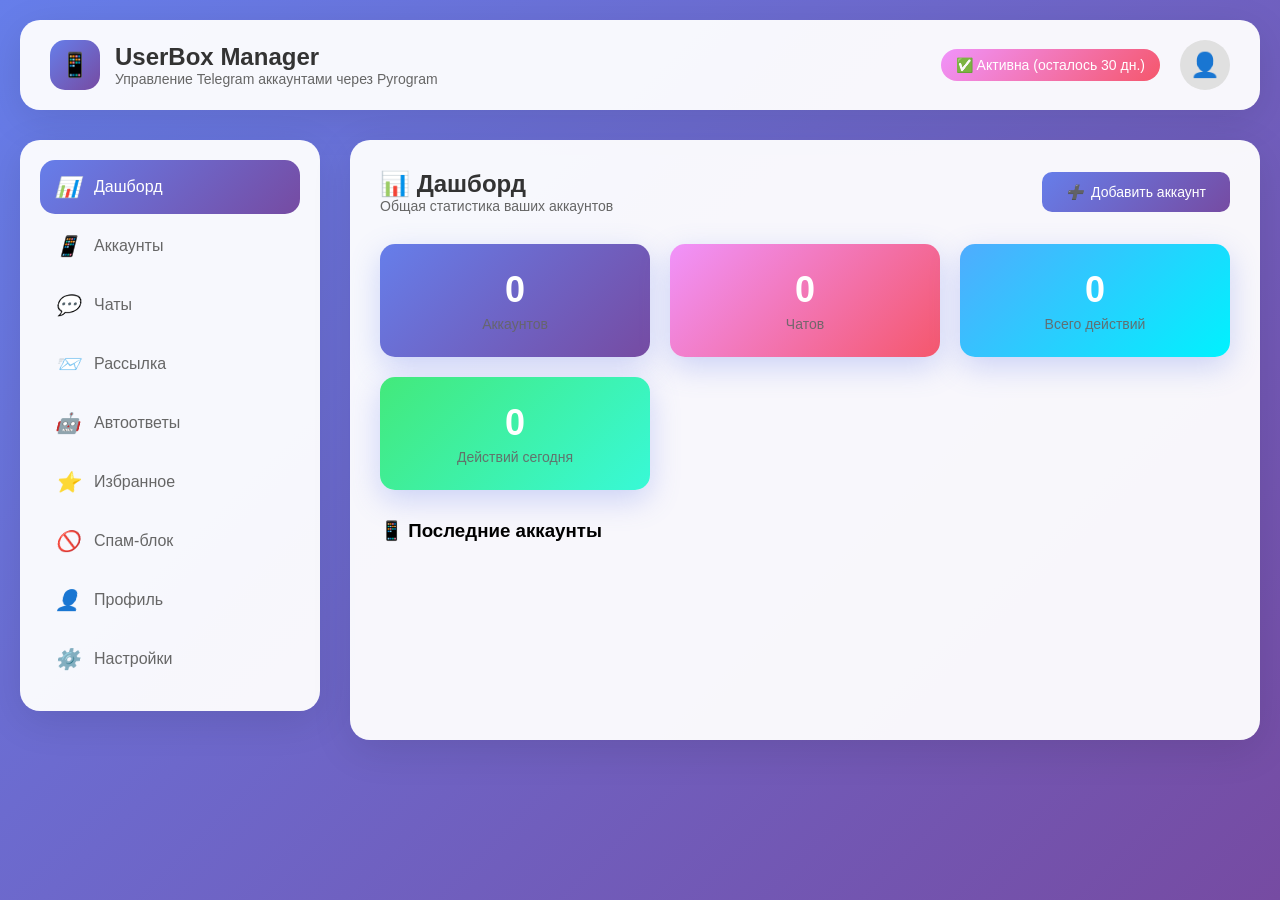
==== index.html @ a4a75a87 "Create index.html" ====
<!DOCTYPE html>
<html lang="ru">
<head>
    <meta charset="UTF-8">
    <meta name="viewport" content="width=device-width, initial-scale=1.0">
    <title>UserBox Manager - Управление Telegram аккаунтами</title>
    <style>
        * {
            margin: 0;
            padding: 0;
            box-sizing: border-box;
            font-family: -apple-system, BlinkMacSystemFont, 'Segoe UI', Roboto, Oxygen, Ubuntu, Cantarell, sans-serif;
        }

        body {
            background: linear-gradient(135deg, #667eea 0%, #764ba2 100%);
            min-height: 100vh;
            padding: 20px;
        }

        .container {
            max-width: 1400px;
            margin: 0 auto;
        }

        /* Шапка */
        .header {
            background: rgba(255, 255, 255, 0.95);
            border-radius: 20px;
            padding: 20px 30px;
            margin-bottom: 30px;
            box-shadow: 0 10px 40px rgba(0,0,0,0.1);
            display: flex;
            justify-content: space-between;
            align-items: center;
            flex-wrap: wrap;
            gap: 20px;
        }

        .logo {
            display: flex;
            align-items: center;
            gap: 15px;
        }

        .logo-icon {
            width: 50px;
            height: 50px;
            background: linear-gradient(135deg, #667eea 0%, #764ba2 100%);
            border-radius: 15px;
            display: flex;
            align-items: center;
            justify-content: center;
            color: white;
            font-size: 24px;
        }

        .logo h1 {
            font-size: 24px;
            color: #333;
        }

        .logo p {
            color: #666;
            font-size: 14px;
        }

        .user-info {
            display: flex;
            align-items: center;
            gap: 20px;
        }

        .subscription-badge {
            background: linear-gradient(135deg, #f093fb 0%, #f5576c 100%);
            color: white;
            padding: 8px 15px;
            border-radius: 30px;
            font-size: 14px;
            font-weight: 500;
        }

        .user-avatar {
            width: 50px;
            height: 50px;
            background: #e0e0e0;
            border-radius: 50%;
            display: flex;
            align-items: center;
            justify-content: center;
            font-size: 24px;
            color: #666;
            cursor: pointer;
        }

        /* Основной контент */
        .main-content {
            display: grid;
            grid-template-columns: 300px 1fr;
            gap: 30px;
        }

        /* Боковое меню */
        .sidebar {
            background: rgba(255, 255, 255, 0.95);
            border-radius: 20px;
            padding: 20px;
            box-shadow: 0 10px 40px rgba(0,0,0,0.1);
            height: fit-content;
        }

        .menu-item {
            display: flex;
            align-items: center;
            gap: 15px;
            padding: 15px;
            border-radius: 15px;
            cursor: pointer;
            transition: all 0.3s;
            margin-bottom: 5px;
            color: #666;
        }

        .menu-item:hover {
            background: #f5f5f5;
        }

        .menu-item.active {
            background: linear-gradient(135deg, #667eea 0%, #764ba2 100%);
            color: white;
        }

        .menu-item i {
            font-size: 20px;
            width: 24px;
            text-align: center;
        }

        .menu-item span {
            font-size: 16px;
            font-weight: 500;
        }

        /* Правая панель */
        .content-panel {
            background: rgba(255, 255, 255, 0.95);
            border-radius: 20px;
            padding: 30px;
            box-shadow: 0 10px 40px rgba(0,0,0,0.1);
            min-height: 600px;
        }

        .panel-header {
            display: flex;
            justify-content: space-between;
            align-items: center;
            margin-bottom: 30px;
        }

        .panel-header h2 {
            font-size: 24px;
            color: #333;
        }

        .panel-header p {
            color: #666;
            font-size: 14px;
        }

        /* Карточки */
        .accounts-grid {
            display: grid;
            grid-template-columns: repeat(auto-fill, minmax(280px, 1fr));
            gap: 20px;
            margin-bottom: 30px;
        }

        .account-card {
            background: #f8f9fa;
            border-radius: 15px;
            padding: 20px;
            position: relative;
            transition: transform 0.3s;
            border: 1px solid #e0e0e0;
        }

        .account-card:hover {
            transform: translateY(-5px);
            box-shadow: 0 10px 30px rgba(0,0,0,0.1);
        }

        .account-status {
            position: absolute;
            top: 10px;
            right: 10px;
            width: 10px;
            height: 10px;
            border-radius: 50%;
        }

        .status-active {
            background: #4caf50;
            box-shadow: 0 0 10px #4caf50;
        }

        .account-name {
            font-size: 18px;
            font-weight: 600;
            color: #333;
            margin-bottom: 5px;
        }

        .account-username {
            color: #667eea;
            font-size: 14px;
            margin-bottom: 15px;
        }

        .account-stats {
            display: flex;
            gap: 15px;
            margin-top: 15px;
            padding-top: 15px;
            border-top: 1px solid #e0e0e0;
        }

        .stat {
            text-align: center;
            flex: 1;
        }

        .stat-value {
            font-size: 18px;
            font-weight: 600;
            color: #333;
        }

        .stat-label {
            font-size: 12px;
            color: #666;
        }

        /* Кнопки */
        .btn {
            padding: 12px 24px;
            border: none;
            border-radius: 10px;
            font-size: 14px;
            font-weight: 500;
            cursor: pointer;
            transition: all 0.3s;
            display: inline-flex;
            align-items: center;
            gap: 8px;
        }

        .btn-primary {
            background: linear-gradient(135deg, #667eea 0%, #764ba2 100%);
            color: white;
        }

        .btn-primary:hover {
            transform: translateY(-2px);
            box-shadow: 0 5px 20px rgba(102, 126, 234, 0.4);
        }

        .btn-secondary {
            background: #f0f0f0;
            color: #666;
        }

        .btn-secondary:hover {
            background: #e0e0e0;
        }

        .btn-danger {
            background: #ff4757;
            color: white;
        }

        .btn-danger:hover {
            background: #ff3838;
        }

        .btn-success {
            background: #4caf50;
            color: white;
        }

        .btn-success:hover {
            background: #45a049;
        }

        /* Формы */
        .form-group {
            margin-bottom: 20px;
        }

        .form-group label {
            display: block;
            margin-bottom: 8px;
            color: #333;
            font-weight: 500;
        }

        .form-control {
            width: 100%;
            padding: 12px;
            border: 2px solid #e0e0e0;
            border-radius: 10px;
            font-size: 16px;
            transition: border-color 0.3s;
        }

        .form-control:focus {
            outline: none;
            border-color: #667eea;
        }

        textarea.form-control {
            min-height: 100px;
            resize: vertical;
        }

        select.form-control {
            cursor: pointer;
        }

        /* Таблицы */
        .chats-table {
            width: 100%;
            border-collapse: collapse;
        }

        .chats-table th {
            text-align: left;
            padding: 15px;
            background: #f8f9fa;
            color: #666;
            font-weight: 500;
            border-bottom: 2px solid #e0e0e0;
        }

        .chats-table td {
            padding: 15px;
            border-bottom: 1px solid #e0e0e0;
        }

        .chats-table tr:hover {
            background: #f8f9fa;
        }

        .chat-select {
            width: 20px;
            height: 20px;
            cursor: pointer;
        }

        /* Модальные окна */
        .modal {
            display: none;
            position: fixed;
            top: 0;
            left: 0;
            width: 100%;
            height: 100%;
            background: rgba(0,0,0,0.5);
            align-items: center;
            justify-content: center;
            z-index: 1000;
        }

        .modal.active {
            display: flex;
        }

        .modal-content {
            background: white;
            border-radius: 20px;
            padding: 30px;
            max-width: 600px;
            width: 90%;
            max-height: 80vh;
            overflow-y: auto;
        }

        .modal-header {
            display: flex;
            justify-content: space-between;
            align-items: center;
            margin-bottom: 20px;
        }

        .modal-header h3 {
            font-size: 20px;
            color: #333;
        }

        .modal-close {
            font-size: 24px;
            cursor: pointer;
            color: #666;
        }

        .modal-close:hover {
            color: #333;
        }

        /* Прогресс бар */
        .progress {
            height: 10px;
            background: #f0f0f0;
            border-radius: 5px;
            overflow: hidden;
            margin: 20px 0;
        }

        .progress-bar {
            height: 100%;
            background: linear-gradient(135deg, #667eea 0%, #764ba2 100%);
            transition: width 0.3s;
        }

        /* Статистика */
        .stats-grid {
            display: grid;
            grid-template-columns: repeat(auto-fit, minmax(200px, 1fr));
            gap: 20px;
            margin-bottom: 30px;
        }

        .stat-card {
            background: linear-gradient(135deg, #667eea 0%, #764ba2 100%);
            color: white;
            padding: 25px;
            border-radius: 15px;
            text-align: center;
            box-shadow: 0 10px 30px rgba(102, 126, 234, 0.3);
        }

        .stat-card .stat-number {
            font-size: 36px;
            font-weight: 600;
            margin-bottom: 5px;
        }

        .stat-card .stat-label {
            font-size: 14px;
            opacity: 0.9;
        }

        /* Уведомления */
        .notification {
            position: fixed;
            bottom: 20px;
            right: 20px;
            background: white;
            border-radius: 10px;
            padding: 15px 20px;
            box-shadow: 0 5px 20px rgba(0,0,0,0.2);
            display: flex;
            align-items: center;
            gap: 10px;
            animation: slideIn 0.3s;
            z-index: 1001;
            min-width: 300px;
        }

        @keyframes slideIn {
            from {
                transform: translateX(100%);
                opacity: 0;
            }
            to {
                transform: translateX(0);
                opacity: 1;
            }
        }

        .notification.success {
            border-left: 4px solid #4caf50;
        }

        .notification.error {
            border-left: 4px solid #ff4757;
        }

        .notification.info {
            border-left: 4px solid #667eea;
        }

        /* Загрузка */
        .loading {
            display: inline-block;
            width: 20px;
            height: 20px;
            border: 3px solid #f3f3f3;
            border-top: 3px solid #667eea;
            border-radius: 50%;
            animation: spin 1s linear infinite;
        }

        @keyframes spin {
            0% { transform: rotate(0deg); }
            100% { transform: rotate(360deg); }
        }

        /* Адаптивность */
        @media (max-width: 768px) {
            .main-content {
                grid-template-columns: 1fr;
            }
            
            .header {
                flex-direction: column;
                text-align: center;
            }
            
            .user-info {
                justify-content: center;
            }
            
            .stats-grid {
                grid-template-columns: 1fr;
            }
        }

        /* Темная тема */
        body.dark-theme {
            background: linear-gradient(135deg, #1a1a2e 0%, #16213e 100%);
        }

        .dark-theme .sidebar,
        .dark-theme .content-panel,
        .dark-theme .header {
            background: #1f1f2f;
            color: white;
        }

        .dark-theme .menu-item {
            color: #ccc;
        }

        .dark-theme .menu-item:hover {
            background: #2d2d3a;
        }

        .dark-theme .menu-item.active {
            background: linear-gradient(135deg, #667eea 0%, #764ba2 100%);
        }

        .dark-theme .account-card {
            background: #2d2d3a;
            border-color: #3d3d4a;
        }

        .dark-theme .account-name,
        .dark-theme .stat-value,
        .dark-theme h2,
        .dark-theme h3,
        .dark-theme label {
            color: white;
        }

        .dark-theme .form-control {
            background: #2d2d3a;
            border-color: #3d3d4a;
            color: white;
        }

        .dark-theme .chats-table th {
            background: #2d2d3a;
            color: #ccc;
        }

        .dark-theme .chats-table td {
            color: #ccc;
            border-bottom-color: #3d3d4a;
        }

        .dark-theme .chats-table tr:hover {
            background: #2d2d3a;
        }

        .dark-theme .modal-content {
            background: #1f1f2f;
            color: white;
        }
    </style>
</head>
<body>
    <div class="container">
        <!-- Шапка -->
        <div class="header">
            <div class="logo">
                <div class="logo-icon">📱</div>
                <div>
                    <h1>UserBox Manager</h1>
                    <p>Управление Telegram аккаунтами через Pyrogram</p>
                </div>
            </div>
            <div class="user-info">
                <div class="subscription-badge" id="subscriptionBadge">
                    ⏳ Загрузка...
                </div>
                <div class="user-avatar" id="userAvatar" onclick="showProfile()">
                    👤
                </div>
            </div>
        </div>

        <!-- Основной контент -->
        <div class="main-content">
            <!-- Боковое меню -->
            <div class="sidebar">
                <div class="menu-item active" onclick="switchTab('dashboard')">
                    <i>📊</i>
                    <span>Дашборд</span>
                </div>
                <div class="menu-item" onclick="switchTab('accounts')">
                    <i>📱</i>
                    <span>Аккаунты</span>
                </div>
                <div class="menu-item" onclick="switchTab('chats')">
                    <i>💬</i>
                    <span>Чаты</span>
                </div>
                <div class="menu-item" onclick="switchTab('broadcast')">
                    <i>📨</i>
                    <span>Рассылка</span>
                </div>
                <div class="menu-item" onclick="switchTab('autoresponder')">
                    <i>🤖</i>
                    <span>Автоответы</span>
                </div>
                <div class="menu-item" onclick="switchTab('favorites')">
                    <i>⭐</i>
                    <span>Избранное</span>
                </div>
                <div class="menu-item" onclick="switchTab('spam')">
                    <i>🚫</i>
                    <span>Спам-блок</span>
                </div>
                <div class="menu-item" onclick="switchTab('profile')">
                    <i>👤</i>
                    <span>Профиль</span>
                </div>
                <div class="menu-item" onclick="switchTab('settings')">
                    <i>⚙️</i>
                    <span>Настройки</span>
                </div>
            </div>

            <!-- Правая панель -->
            <div class="content-panel" id="contentPanel">
                <div style="text-align: center; padding: 50px;">
                    <div class="loading" style="width: 50px; height: 50px;"></div>
                    <p style="margin-top: 20px; color: #666;">Загрузка данных...</p>
                </div>
            </div>
        </div>
    </div>

    <!-- Модальное окно добавления аккаунта -->
    <div class="modal" id="addAccountModal">
        <div class="modal-content">
            <div class="modal-header">
                <h3>➕ Добавить аккаунт</h3>
                <span class="modal-close" onclick="closeModal('addAccountModal')">&times;</span>
            </div>
            <div class="form-group">
                <label>Название аккаунта</label>
                <input type="text" class="form-control" id="accountName" placeholder="Например: Рабочий" required>
            </div>
            <div class="form-group">
                <label>Номер телефона</label>
                <input type="text" class="form-control" id="accountPhone" placeholder="+79001234567" required>
                <small style="color: #666;">Формат: +79001234567</small>
            </div>
            <div class="form-group">
                <label>API ID (по умолчанию 32480523)</label>
                <input type="text" class="form-control" id="accountApiId" value="32480523">
            </div>
            <div class="form-group">
                <label>API Hash (по умолчанию 147839735c9fa4e83451209e9b55cfc5)</label>
                <input type="text" class="form-control" id="accountApiHash" value="147839735c9fa4e83451209e9b55cfc5">
            </div>
            <div id="authProgress" style="display: none;">
                <div class="progress">
                    <div class="progress-bar" style="width: 0%;" id="authProgressBar"></div>
                </div>
                <p id="authStatus">Отправка кода...</p>
            </div>
            <div id="codeInput" style="display: none;">
                <div class="form-group">
                    <label>Код подтверждения</label>
                    <input type="text" class="form-control" id="authCode" placeholder="Введите код из Telegram">
                </div>
                <button class="btn btn-primary" style="width: 100%;" onclick="submitCode()">Подтвердить код</button>
            </div>
            <div id="passwordInput" style="display: none;">
                <div class="form-group">
                    <label>Пароль 2FA</label>
                    <input type="password" class="form-control" id="authPassword" placeholder="Введите пароль двухфакторной аутентификации">
                </div>
                <button class="btn btn-primary" style="width: 100%;" onclick="submitPassword()">Подтвердить пароль</button>
            </div>
            <button class="btn btn-primary" style="width: 100%;" id="sendCodeBtn" onclick="sendCode()">Отправить код</button>
        </div>
    </div>

    <!-- Модальное окно рассылки -->
    <div class="modal" id="broadcastModal">
        <div class="modal-content">
            <div class="modal-header">
                <h3>📨 Создание рассылки</h3>
                <span class="modal-close" onclick="closeModal('broadcastModal')">&times;</span>
            </div>
            <div class="form-group">
                <label>Выберите аккаунт</label>
                <select class="form-control" id="broadcastAccount"></select>
            </div>
            <div class="form-group">
                <label>Текст сообщения</label>
                <textarea class="form-control" id="broadcastMessage" rows="5" placeholder="Введите текст сообщения..."></textarea>
                <small style="color: #666;">Поддерживается Markdown: *жирный*, _курсив_, `код`</small>
            </div>
            <div class="form-group">
                <label>Задержка между сообщениями (сек)</label>
                <input type="number" class="form-control" id="broadcastDelay" value="2" min="1" max="10">
            </div>
            <div class="form-group">
                <label>Выберите чаты (макс. 10)</label>
                <div id="chatsList" style="max-height: 200px; overflow-y: auto; border: 1px solid #e0e0e0; border-radius: 10px; padding: 10px;"></div>
            </div>
            <div id="broadcastProgress" style="display: none;">
                <div class="progress">
                    <div class="progress-bar" id="broadcastProgressBar" style="width: 0%;"></div>
                </div>
                <p id="broadcastStatus">Подготовка...</p>
            </div>
            <button class="btn btn-primary" style="width: 100%;" onclick="startBroadcast()">Запустить рассылку</button>
        </div>
    </div>

    <!-- Модальное окно автоответа -->
    <div class="modal" id="autoResponseModal">
        <div class="modal-content">
            <div class="modal-header">
                <h3>🤖 Создать автоответ</h3>
                <span class="modal-close" onclick="closeModal('autoResponseModal')">&times;</span>
            </div>
            <div class="form-group">
                <label>Выберите аккаунт</label>
                <select class="form-control" id="responseAccount"></select>
            </div>
            <div class="form-group">
                <label>Ключевое слово (триггер)</label>
                <input type="text" class="form-control" id="responseTrigger" placeholder="Например: привет">
            </div>
            <div class="form-group">
                <label>Текст ответа</label>
                <textarea class="form-control" id="responseText" rows="5" placeholder="Введите текст ответа..."></textarea>
            </div>
            <button class="btn btn-primary" style="width: 100%;" onclick="createAutoResponse()">Создать автоответ</button>
        </div>
    </div>

    <!-- Модальное окно проверки спама -->
    <div class="modal" id="spamCheckModal">
        <div class="modal-content">
            <div class="modal-header">
                <h3>🚫 Проверка спам-блока</h3>
                <span class="modal-close" onclick="closeModal('spamCheckModal')">&times;</span>
            </div>
            <div class="form-group">
                <label>Выберите аккаунт</label>
                <select class="form-control" id="spamAccount"></select>
            </div>
            <div id="spamProgress" style="display: none;">
                <div class="progress">
                    <div class="progress-bar" style="width: 100%;"></div>
                </div>
                <p id="spamStatus">Проверка...</p>
            </div>
            <button class="btn btn-primary" style="width: 100%;" onclick="checkSpam()">Проверить</button>
            <div id="spamResult" style="margin-top: 20px; display: none;"></div>
        </div>
    </div>

    <!-- Уведомления -->
    <div id="notification" class="notification" style="display: none;"></div>

    <script>
        // ================== СОСТОЯНИЕ ==================
        let currentUser = null;
        let accounts = [];
        let currentAccount = null;
        let authClient = null;
        let currentTab = 'dashboard';
        let selectedChats = [];
        let allDialogs = [];

        // ================== API КЛИЕНТ ==================
        const API = {
            baseUrl: window.location.origin,
            
            async request(endpoint, method = 'GET', data = null) {
                const options = {
                    method,
                    headers: {
                        'Content-Type': 'application/json',
                    },
                };
                
                if (data) {
                    options.body = JSON.stringify(data);
                }
                
                try {
                    const response = await fetch(`${this.baseUrl}/api${endpoint}`, options);
                    const result = await response.json();
                    
                    if (!response.ok) {
                        throw new Error(result.error || 'Ошибка запроса');
                    }
                    
                    return result;
                } catch (error) {
                    showNotification(error.message, 'error');
                    throw error;
                }
            },
            
            // Пользователь
            async getUser() {
                const userStr = localStorage.getItem('user');
                return userStr ? JSON.parse(userStr) : null;
            },
            
            async saveUser(user) {
                localStorage.setItem('user', JSON.stringify(user));
                currentUser = user;
            },
            
            // Аккаунты
            async getAccounts() {
                const accountsStr = localStorage.getItem('accounts');
                return accountsStr ? JSON.parse(accountsStr) : [];
            },
            
            async saveAccounts(accounts) {
                localStorage.setItem('accounts', JSON.stringify(accounts));
            },
            
            async addAccount(account) {
                const accounts = await this.getAccounts();
                accounts.push({
                    id: Date.now(),
                    ...account,
                    created_at: new Date().toISOString()
                });
                await this.saveAccounts(accounts);
                return accounts;
            },
            
            async updateAccount(accountId, updates) {
                const accounts = await this.getAccounts();
                const index = accounts.findIndex(a => a.id === accountId);
                if (index !== -1) {
                    accounts[index] = { ...accounts[index], ...updates };
                    await this.saveAccounts(accounts);
                }
                return accounts;
            },
            
            async deleteAccount(accountId) {
                const accounts = await this.getAccounts();
                const filtered = accounts.filter(a => a.id !== accountId);
                await this.saveAccounts(filtered);
                return filtered;
            },
            
            // Автоответы
            async getAutoResponses(accountId = null) {
                const responsesStr = localStorage.getItem('autoResponses');
                let responses = responsesStr ? JSON.parse(responsesStr) : [];
                if (accountId) {
                    responses = responses.filter(r => r.accountId === accountId);
                }
                return responses;
            },
            
            async addAutoResponse(response) {
                const responses = await this.getAutoResponses();
                responses.push({
                    id: Date.now(),
                    ...response,
                    created_at: new Date().toISOString()
                });
                localStorage.setItem('autoResponses', JSON.stringify(responses));
                return responses;
            },
            
            async deleteAutoResponse(responseId) {
                const responses = await this.getAutoResponses();
                const filtered = responses.filter(r => r.id !== responseId);
                localStorage.setItem('autoResponses', JSON.stringify(filtered));
                return filtered;
            },
            
            async toggleAutoResponse(responseId) {
                const responses = await this.getAutoResponses();
                const index = responses.findIndex(r => r.id === responseId);
                if (index !== -1) {
                    responses[index].is_active = !responses[index].is_active;
                    localStorage.setItem('autoResponses', JSON.stringify(responses));
                }
                return responses;
            },
            
            // Избранное
            async getFavorites() {
                const favoritesStr = localStorage.getItem('favorites');
                return favoritesStr ? JSON.parse(favoritesStr) : [];
            },
            
            async addToFavorites(chat) {
                const favorites = await this.getFavorites();
                favorites.push({
                    id: Date.now(),
                    ...chat,
                    added_at: new Date().toISOString()
                });
                localStorage.setItem('favorites', JSON.stringify(favorites));
                return favorites;
            },
            
            async removeFromFavorites(favoriteId) {
                const favorites = await this.getFavorites();
                const filtered = favorites.filter(f => f.id !== favoriteId);
                localStorage.setItem('favorites', JSON.stringify(filtered));
                return filtered;
            },
            
            // Статистика
            async logAction(action, details = '') {
                const statsStr = localStorage.getItem('stats');
                let stats = statsStr ? JSON.parse(statsStr) : [];
                stats.push({
                    id: Date.now(),
                    action,
                    details,
                    timestamp: new Date().toISOString()
                });
                localStorage.setItem('stats', JSON.stringify(stats.slice(-100))); // Храним последние 100 действий
            },
            
            async getStats() {
                const statsStr = localStorage.getItem('stats');
                return statsStr ? JSON.parse(statsStr) : [];
            }
        };

        // ================== ИНИЦИАЛИЗАЦИЯ ==================
        document.addEventListener('DOMContentLoaded', async function() {
            await loadUser();
            await loadDashboard();
            updateSubscriptionBadge();
        });

        async function loadUser() {
            currentUser = await API.getUser();
            if (!currentUser) {
                currentUser = {
                    id: 1,
                    username: 'user',
                    subscription_until: new Date(Date.now() + 30 * 24 * 60 * 60 * 1000).toISOString()
                };
                await API.saveUser(currentUser);
            }
        }

        // ================== НАВИГАЦИЯ ==================
        function switchTab(tab) {
            currentTab = tab;
            
            document.querySelectorAll('.menu-item').forEach(item => {
                item.classList.remove('active');
            });
            event.currentTarget.classList.add('active');
            
            switch(tab) {
                case 'dashboard': loadDashboard(); break;
                case 'accounts': loadAccounts(); break;
                case 'chats': loadChats(); break;
                case 'broadcast': loadBroadcast(); break;
                case 'autoresponder': loadAutoResponder(); break;
                case 'favorites': loadFavorites(); break;
                case 'spam': loadSpamChecker(); break;
                case 'profile': loadProfile(); break;
                case 'settings': loadSettings(); break;
            }
        }

        // ================== ДАШБОРД ==================
        async function loadDashboard() {
            accounts = await API.getAccounts();
            const stats = await API.getStats();
            
            const today = new Date().toDateString();
            const todayActions = stats.filter(s => new Date(s.timestamp).toDateString() === today).length;
            
            const html = `
                <div class="panel-header">
                    <div>
                        <h2>📊 Дашборд</h2>
                        <p>Общая статистика ваших аккаунтов</p>
                    </div>
                    <button class="btn btn-primary" onclick="openModal('addAccountModal')">
                        <i>➕</i> Добавить аккаунт
                    </button>
                </div>
                
                <div class="stats-grid">
                    <div class="stat-card">
                        <div class="stat-number">${accounts.length}</div>
                        <div class="stat-label">Аккаунтов</div>
                    </div>
                    <div class="stat-card" style="background: linear-gradient(135deg, #f093fb 0%, #f5576c 100%);">
                        <div class="stat-number">${accounts.reduce((sum, acc) => sum + (acc.chats_count || 0), 0)}</div>
                        <div class="stat-label">Чатов</div>
                    </div>
                    <div class="stat-card" style="background: linear-gradient(135deg, #4facfe 0%, #00f2fe 100%);">
                        <div class="stat-number">${stats.length}</div>
                        <div class="stat-label">Всего действий</div>
                    </div>
                    <div class="stat-card" style="background: linear-gradient(135deg, #43e97b 0%, #38f9d7 100%);">
                        <div class="stat-number">${todayActions}</div>
                        <div class="stat-label">Действий сегодня</div>
                    </div>
                </div>

                <h3 style="margin: 30px 0 20px;">📱 Последние аккаунты</h3>
                <div class="accounts-grid">
                    ${accounts.slice(0, 4).map(acc => `
                        <div class="account-card" onclick="selectAccount(${acc.id})">
                            <div class="account-status status-active"></div>
                            <div class="account-name">${acc.name}</div>
                            <div class="account-username">@${acc.username || 'загрузка...'}</div>
                            <div class="account-stats">
                                <div class="stat">
                                    <div class="stat-value">${acc.chats_count || 0}</div>
                                    <div class="stat-label">чатов</div>
                                </div>
                                <div class="stat">
                                    <div class="stat-value">${acc.responses_count || 0}</div>
                                    <div class="stat-label">автоответов</div>
                                </div>
                            </div>
                        </div>
                    `).join('')}
                </div>
            `;
            
            document.getElementById('contentPanel').innerHTML = html;
        }

        // ================== АККАУНТЫ ==================
        async function loadAccounts() {
            accounts = await API.getAccounts();
            
            const html = `
                <div class="panel-header">
                    <div>
                        <h2>📱 Мои аккаунты</h2>
                        <p>Управление Telegram аккаунтами (макс. 50)</p>
                    </div>
                    <button class="btn btn-primary" onclick="openModal('addAccountModal')">
                        <i>➕</i> Добавить аккаунт
                    </button>
                </div>
                
                <div class="accounts-grid">
                    ${accounts.map(acc => `
                        <div class="account-card">
                            <div class="account-status status-active"></div>
                            <div class="account-name">${acc.name}</div>
                            <div class="account-username">@${acc.username || 'неизвестно'}</div>
                            <div class="account-stats">
                                <div class="stat">
                                    <div class="stat-value">${acc.chats_count || 0}</div>
                                    <div class="stat-label">чатов</div>
                                </div>
                                <div class="stat">
                                    <div class="stat-value">${acc.responses_count || 0}</div>
                                    <div class="stat-label">автоответов</div>
                                </div>
                            </div>
                            <div style="display: flex; gap: 10px; margin-top: 15px;">
                                <button class="btn btn-secondary" style="flex: 1;" onclick="editAccount(${acc.id})">
                                    ✏️ Редакт
                                </button>
                                <button class="btn btn-danger" style="flex: 1;" onclick="deleteAccount(${acc.id})">
                                    🗑️ Удалить
                                </button>
                            </div>
                        </div>
                    `).join('')}
                </div>
                
                ${accounts.length === 0 ? `
                    <div style="text-align: center; padding: 50px; color: #666;">
                        <p>У вас пока нет добавленных аккаунтов</p>
                        <button class="btn btn-primary" style="margin-top: 20px;" onclick="openModal('addAccountModal')">
                            ➕ Добавить первый аккаунт
                        </button>
                    </div>
                ` : ''}
            `;
            
            document.getElementById('contentPanel').innerHTML = html;
        }

        // ================== ЧАТЫ ==================
        async function loadChats() {
            accounts = await API.getAccounts();
            
            if (accounts.length === 0) {
                showNotification('Сначала добавьте аккаунт', 'error');
                loadAccounts();
                return;
            }
            
            const html = `
                <div class="panel-header">
                    <div>
                        <h2>💬 Мои чаты</h2>
                        <p>Список всех диалогов</p>
                    </div>
                    <select class="form-control" style="width: 200px;" onchange="filterChats(this.value)" id="chatAccountFilter">
                        <option value="all">Все аккаунты</option>
                        ${accounts.map(acc => `<option value="${acc.id}">${acc.name}</option>`).join('')}
                    </select>
                </div>
                
                <div id="chatsList">
                    <div style="text-align: center; padding: 50px;">
                        <div class="loading"></div>
                        <p style="margin-top: 20px;">Загрузка чатов...</p>
                    </div>
                </div>
            `;
            
            document.getElementById('contentPanel').innerHTML = html;
            
            // Загружаем чаты для первого аккаунта
            if (accounts.length > 0) {
                await loadChatsForAccount(accounts[0].id);
            }
        }

        async function loadChatsForAccount(accountId) {
            const account = accounts.find(a => a.id === accountId);
            if (!account) return;
            
            // Имитация загрузки чатов через Pyrogram
            setTimeout(() => {
                const mockChats = [
                    { id: 1, title: 'Группа 1', type: 'group', members: 150, unread: 12, username: null },
                    { id: 2, title: 'Иван Иванов', type: 'private', members: null, unread: 3, username: 'ivan_ivanov' },
                    { id: 3, title: 'Новостной канал', type: 'channel', members: 5000, unread: 45, username: 'news_channel' },
                    { id: 4, title: 'Рабочая группа', type: 'group', members: 45, unread: 8, username: null },
                    { id: 5, title: 'Петр Петров', type: 'private', members: null, unread: 1, username: 'petr_petrov' },
                ];
                
                account.chats = mockChats;
                
                displayChats(mockChats);
            }, 1500);
        }

        function displayChats(chats) {
            const container = document.getElementById('chatsList');
            if (!container) return;
            
            let html = `
                <table class="chats-table">
                    <thead>
                        <tr>
                            <th style="width: 40px;"></th>
                            <th>Чат</th>
                            <th>Тип</th>
                            <th>Участников</th>
                            <th>Непрочитано</th>
                            <th>Действия</th>
                        </tr>
                    </thead>
                    <tbody>
            `;
            
            chats.forEach(chat => {
                const icon = chat.type === 'private' ? '👤' : chat.type === 'group' ? '👥' : '📢';
                const members = chat.members || '-';
                
                html += `
                    <tr>
                        <td><input type="checkbox" class="chat-select" value="${chat.id}" onchange="toggleChatSelect(${chat.id})"></td>
                        <td>${icon} ${chat.title}</td>
                        <td>${chat.type}</td>
                        <td>${members}</td>
                        <td>${chat.unread}</td>
                        <td>
                            <button class="btn btn-secondary" style="padding: 5px 10px;" onclick="addToFavorites(${chat.id}, '${chat.title}')">⭐</button>
                        </td>
                    </tr>
                `;
            });
            
            html += `
                    </tbody>
                </table>
                
                <div style="margin-top: 20px; display: flex; justify-content: space-between; align-items: center;">
                    <div>
                        <button class="btn btn-secondary" onclick="selectAllChats()">✓ Выбрать все</button>
                        <button class="btn btn-primary" onclick="openBroadcastWithSelected()">📨 Рассылка</button>
                    </div>
                </div>
            `;
            
            container.innerHTML = html;
        }

        function toggleChatSelect(chatId) {
            const index = selectedChats.indexOf(chatId);
            if (index === -1) {
                selectedChats.push(chatId);
            } else {
                selectedChats.splice(index, 1);
            }
        }

        function selectAllChats() {
            const checkboxes = document.querySelectorAll('.chat-select');
            const allSelected = Array.from(checkboxes).every(cb => cb.checked);
            
            checkboxes.forEach(cb => {
                cb.checked = !allSelected;
                if (cb.checked) {
                    selectedChats.push(parseInt(cb.value));
                } else {
                    selectedChats = selectedChats.filter(id => id !== parseInt(cb.value));
                }
            });
        }

        function openBroadcastWithSelected() {
            if (selectedChats.length === 0) {
                showNotification('Выберите хотя бы один чат', 'error');
                return;
            }
            openModal('broadcastModal');
            loadBroadcastAccounts();
        }

        // ================== РАССЫЛКА ==================
        async function loadBroadcast() {
            const html = `
                <div class="panel-header">
                    <div>
                        <h2>📨 Рассылка</h2>
                        <p>Создание массовой рассылки</p>
                    </div>
                </div>
                
                <div style="background: #f8f9fa; padding: 30px; border-radius: 15px; text-align: center;">
                    <h3 style="margin-bottom: 20px;">Создать новую рассылку</h3>
                    <button class="btn btn-primary" style="font-size: 18px; padding: 15px 30px;" onclick="openModal('broadcastModal'); loadBroadcastAccounts()">
                        ➕ Создать рассылку
                    </button>
                </div>
                
                <h3 style="margin: 30px 0 20px;">📋 История рассылок</h3>
                <div id="broadcastHistory">
                    <p style="color: #666; text-align: center;">История пуста</p>
                </div>
            `;
            
            document.getElementById('contentPanel').innerHTML = html;
        }

        async function loadBroadcastAccounts() {
            accounts = await API.getAccounts();
            const select = document.getElementById('broadcastAccount');
            if (select) {
                select.innerHTML = accounts.map(acc => 
                    `<option value="${acc.id}">${acc.name} (@${acc.username || 'неизвестно'})</option>`
                ).join('');
            }
            
            // Загружаем чаты для выбранного аккаунта
            await loadBroadcastChats(accounts[0]?.id);
        }

        async function loadBroadcastChats(accountId) {
            const account = accounts.find(a => a.id === accountId);
            if (!account || !account.chats) return;
            
            const container = document.getElementById('chatsList');
            if (!container) return;
            
            container.innerHTML = account.chats.map(chat => `
                <div style="margin-bottom: 10px; padding: 5px;">
                    <input type="checkbox" id="chat_${chat.id}" value="${chat.id}" onchange="updateSelectedChats(${chat.id})">
                    <label for="chat_${chat.id}">${chat.type === 'private' ? '👤' : chat.type === 'group' ? '👥' : '📢'} ${chat.title}</label>
                </div>
            `).join('');
        }

        function updateSelectedChats(chatId) {
            const index = selectedChats.indexOf(chatId);
            if (index === -1) {
                if (selectedChats.length < 10) {
                    selectedChats.push(chatId);
                } else {
                    showNotification('Максимум 10 чатов', 'error');
                    document.getElementById(`chat_${chatId}`).checked = false;
                }
            } else {
                selectedChats.splice(index, 1);
            }
        }

        async function startBroadcast() {
            const accountId = document.getElementById('broadcastAccount').value;
            const message = document.getElementById('broadcastMessage').value;
            const delay = document.getElementById('broadcastDelay').value;
            
            if (!message) {
                showNotification('Введите текст сообщения', 'error');
                return;
            }
            
            if (selectedChats.length === 0) {
                showNotification('Выберите хотя бы один чат', 'error');
                return;
            }
            
            const progress = document.getElementById('broadcastProgress');
            const progressBar = document.getElementById('broadcastProgressBar');
            const status = document.getElementById('broadcastStatus');
            
            progress.style.display = 'block';
            
            let sent = 0;
            const total = selectedChats.length;
            
            for (let i = 0; i < selectedChats.length; i++) {
                status.innerHTML = `Отправка ${i + 1}/${total}...`;
                progressBar.style.width = `${((i + 1) / total) * 100}%`;
                
                // Имитация отправки
                await new Promise(resolve => setTimeout(resolve, delay * 1000));
                sent++;
            }
            
            await API.logAction('broadcast', `Отправлено: ${sent}, Всего: ${total}`);
            
            showNotification(`Рассылка завершена! Отправлено: ${sent} сообщений`, 'success');
            closeModal('broadcastModal');
            
            selectedChats = [];
        }

        // ================== АВТООТВЕТЫ ==================
        async function loadAutoResponder() {
            accounts = await API.getAccounts();
            const responses = await API.getAutoResponses();
            
            const html = `
                <div class="panel-header">
                    <div>
                        <h2>🤖 Автоответы</h2>
                        <p>Управление автоматическими ответами</p>
                    </div>
                    <button class="btn btn-primary" onclick="openModal('autoResponseModal'); loadResponseAccounts()">
                        <i>➕</i> Создать автоответ
                    </button>
                </div>
                
                <table class="chats-table">
                    <thead>
                        <tr>
                            <th>Аккаунт</th>
                            <th>Триггер</th>
                            <th>Ответ</th>
                            <th>Статус</th>
                            <th>Действия</th>
                        </tr>
                    </thead>
                    <tbody>
                        ${responses.map(r => `
                            <tr>
                                <td>${accounts.find(a => a.id === r.accountId)?.name || 'Неизвестно'}</td>
                                <td>${r.trigger}</td>
                                <td>${r.response.substring(0, 50)}...</td>
                                <td><span style="color: ${r.is_active ? '#4caf50' : '#999'};">${r.is_active ? '✅ Активен' : '❌ Неактивен'}</span></td>
                                <td>
                                    <button class="btn btn-secondary" style="padding: 5px 10px;" onclick="toggleResponse(${r.id})">🔁</button>
                                    <button class="btn btn-danger" style="padding: 5px 10px;" onclick="deleteResponse(${r.id})">🗑️</button>
                                </td>
                            </tr>
                        `).join('')}
                    </tbody>
                </table>
                
                ${responses.length === 0 ? `
                    <p style="text-align: center; color: #666; margin-top: 30px;">Нет созданных автоответов</p>
                ` : ''}
            `;
            
            document.getElementById('contentPanel').innerHTML = html;
        }

        function loadResponseAccounts() {
            const select = document.getElementById('responseAccount');
            if (select) {
                select.innerHTML = accounts.map(acc => 
                    `<option value="${acc.id}">${acc.name} (@${acc.username || 'неизвестно'})</option>`
                ).join('');
            }
        }

        async function createAutoResponse() {
            const accountId = parseInt(document.getElementById('responseAccount').value);
            const trigger = document.getElementById('responseTrigger').value;
            const response = document.getElementById('responseText').value;
            
            if (!trigger || !response) {
                showNotification('Заполните все поля', 'error');
                return;
            }
            
            await API.addAutoResponse({
                accountId,
                trigger,
                response,
                is_active: true
            });
            
            await API.logAction('create_auto_response', trigger);
            
            showNotification('Автоответ создан', 'success');
            closeModal('autoResponseModal');
            loadAutoResponder();
        }

        async function toggleResponse(id) {
            await API.toggleAutoResponse(id);
            loadAutoResponder();
        }

        async function deleteResponse(id) {
            if (confirm('Удалить автоответ?')) {
                await API.deleteAutoResponse(id);
                showNotification('Автоответ удален', 'success');
                loadAutoResponder();
            }
        }

        // ================== ИЗБРАННОЕ ==================
        async function loadFavorites() {
            const favorites = await API.getFavorites();
            
            const html = `
                <div class="panel-header">
                    <div>
                        <h2>⭐ Избранное</h2>
                        <p>Ваши избранные чаты</p>
                    </div>
                </div>
                
                <div class="accounts-grid">
                    ${favorites.map(fav => `
                        <div class="account-card">
                            <div class="account-name">${fav.icon || '💬'} ${fav.title}</div>
                            <div class="account-username">Аккаунт: ${fav.accountName}</div>
                            <div style="margin-top: 15px;">
                                <button class="btn btn-danger" style="width: 100%;" onclick="removeFromFavorites(${fav.id})">
                                    ❌ Удалить из избранного
                                </button>
                            </div>
                        </div>
                    `).join('')}
                </div>
                
                ${favorites.length === 0 ? `
                    <p style="text-align: center; color: #666; margin-top: 30px;">Нет избранных чатов</p>
                ` : ''}
            `;
            
            document.getElementById('contentPanel').innerHTML = html;
        }

        async function addToFavorites(chatId, chatTitle) {
            const accountSelect = document.getElementById('chatAccountFilter');
            const accountId = accountSelect ? parseInt(accountSelect.value) : accounts[0]?.id;
            const account = accounts.find(a => a.id === accountId);
            
            await API.addToFavorites({
                chatId,
                title: chatTitle,
                accountId,
                accountName: account?.name,
                icon: '💬'
            });
            
            showNotification('Добавлено в избранное', 'success');
        }

        async function removeFromFavorites(id) {
            await API.removeFromFavorites(id);
            showNotification('Удалено из избранного', 'success');
            loadFavorites();
        }

        // ================== СПАМ-БЛОК ==================
        async function loadSpamChecker() {
            accounts = await API.getAccounts();
            
            const html = `
                <div class="panel-header">
                    <div>
                        <h2>🚫 Проверка спам-блока</h2>
                        <p>Проверка статуса аккаунта через @spambot</p>
                    </div>
                </div>
                
                <div style="background: #f8f9fa; padding: 30px; border-radius: 15px;">
                    <div class="form-group">
                        <label>Выберите аккаунт для проверки</label>
                        <select class="form-control" id="spamAccountSelect">
                            ${accounts.map(acc => 
                                `<option value="${acc.id}">${acc.name} (@${acc.username || 'неизвестно'})</option>`
                            ).join('')}
                        </select>
                    </div>
                    <button class="btn btn-primary" style="width: 100%;" onclick="checkSpam()">
                        🔍 Проверить статус
                    </button>
                    
                    <div id="spamResult" style="margin-top: 20px; display: none;"></div>
                </div>
            `;
            
            document.getElementById('contentPanel').innerHTML = html;
        }

        async function checkSpam() {
            const accountId = document.getElementById('spamAccountSelect').value;
            const account = accounts.find(a => a.id == accountId);
            
            const resultDiv = document.getElementById('spamResult');
            resultDiv.style.display = 'block';
            resultDiv.innerHTML = `
                <div class="progress">
                    <div class="progress-bar" style="width: 100%;"></div>
                </div>
                <p>Проверка аккаунта ${account.name}...</p>
            `;
            
            // Имитация проверки через @spambot
            await new Promise(resolve => setTimeout(resolve, 2000));
            
            const isRestricted = Math.random() > 0.7;
            const status = isRestricted ? '🚫 Аккаунт В СПАМ-БЛОКЕ!' : '✅ Аккаунт НЕ в спам-блоке';
            const color = isRestricted ? '#ff4757' : '#4caf50';
            
            resultDiv.innerHTML = `
                <div style="padding: 20px; background: ${color}20; border-radius: 10px; border-left: 4px solid ${color};">
                    <h3 style="color: ${color}; margin-bottom: 10px;">${status}</h3>
                    <p>Аккаунт: @${account.username || 'неизвестно'}</p>
                    <p>Статус: активен без ограничений</p>
                    ${isRestricted ? '<p>Предполагаемая дата разблокировки: 20.03.2026</p>' : ''}
                </div>
            `;
            
            await API.logAction('spam_check', `${account.name}: ${status}`);
        }

        // ================== ПРОФИЛЬ ==================
        async function loadProfile() {
            accounts = await API.getAccounts();
            const stats = await API.getStats();
            
            const subUntil = new Date(currentUser.subscription_until);
            const daysLeft = Math.ceil((subUntil - new Date()) / (1000 * 60 * 60 * 24));
            
            const html = `
                <div class="panel-header">
                    <div>
                        <h2>👤 Профиль</h2>
                        <p>Управление аккаунтом и подпиской</p>
                    </div>
                </div>
                
                <div style="background: #f8f9fa; padding: 30px; border-radius: 15px;">
                    <div style="display: flex; align-items: center; gap: 30px; margin-bottom: 30px;">
                        <div class="user-avatar" style="width: 80px; height: 80px; font-size: 40px;">👤</div>
                        <div>
                            <h3>Пользователь</h3>
                            <p>@${currentUser.username}</p>
                            <p>ID: ${currentUser.id}</p>
                        </div>
                    </div>
                    
                    <div class="stats-grid" style="margin-bottom: 30px;">
                        <div class="stat-card" style="background: linear-gradient(135deg, #667eea 0%, #764ba2 100%);">
                            <div class="stat-number">${accounts.length}</div>
                            <div class="stat-label">Аккаунтов</div>
                        </div>
                        <div class="stat-card" style="background: linear-gradient(135deg, #f093fb 0%, #f5576c 100%);">
                            <div class="stat-number">${stats.length}</div>
                            <div class="stat-label">Действий</div>
                        </div>
                    </div>
                    
                    <div style="background: white; padding: 20px; border-radius: 10px; margin-bottom: 20px;">
                        <h4>📅 Подписка</h4>
                        <p>Активна до: ${subUntil.toLocaleDateString()}</p>
                        <p>Статус: ${daysLeft > 0 ? `✅ Активна (осталось ${daysLeft} дн.)` : '❌ Истекла'}</p>
                        <button class="btn btn-primary" style="margin-top: 10px;" onclick="extendSubscription()">
                            💳 Продлить подписку
                        </button>
                    </div>
                </div>
            `;
            
            document.getElementById('contentPanel').innerHTML = html;
        }

        // ================== НАСТРОЙКИ ==================
        async function loadSettings() {
            const html = `
                <div class="panel-header">
                    <div>
                        <h2>⚙️ Настройки</h2>
                        <p>Настройка поведения бота</p>
                    </div>
                </div>
                
                <div style="background: #f8f9fa; padding: 30px; border-radius: 15px;">
                    <div class="form-group">
                        <label style="display: flex; align-items: center; gap: 10px;">
                            <input type="checkbox" id="autoClean" ${localStorage.getItem('autoClean') === 'true' ? 'checked' : ''}>
                            <span>🧹 Автоматически очищать чат с @spambot после проверки</span>
                        </label>
                    </div>
                    
                    <div class="form-group">
                        <label style="display: flex; align-items: center; gap: 10px;">
                            <input type="checkbox" id="notifyExpiration" ${localStorage.getItem('notifyExpiration') !== 'false' ? 'checked' : ''}>
                            <span>🔔 Уведомлять об истечении подписки за 3 дня</span>
                        </label>
                    </div>
                    
                    <div class="form-group">
                        <label>🌐 Язык интерфейса</label>
                        <select class="form-control" id="language">
                            <option value="ru" ${localStorage.getItem('language') === 'ru' ? 'selected' : ''}>Русский</option>
                            <option value="en" ${localStorage.getItem('language') === 'en' ? 'selected' : ''}>English</option>
                        </select>
                    </div>
                    
                    <div class="form-group">
                        <label>🎨 Тема оформления</label>
                        <select class="form-control" id="theme" onchange="changeTheme(this.value)">
                            <option value="light" ${localStorage.getItem('theme') !== 'dark' ? 'selected' : ''}>Светлая</option>
                            <option value="dark" ${localStorage.getItem('theme') === 'dark' ? 'selected' : ''}>Темная</option>
                        </select>
                    </div>
                    
                    <button class="btn btn-primary" style="width: 100%;" onclick="saveSettings()">
                        💾 Сохранить настройки
                    </button>
                </div>
            `;
            
            document.getElementById('contentPanel').innerHTML = html;
        }

        function saveSettings() {
            localStorage.setItem('autoClean', document.getElementById('autoClean').checked);
            localStorage.setItem('notifyExpiration', document.getElementById('notifyExpiration').checked);
            localStorage.setItem('language', document.getElementById('language').value);
            
            showNotification('Настройки сохранены', 'success');
        }

        function changeTheme(theme) {
            if (theme === 'dark') {
                document.body.classList.add('dark-theme');
                localStorage.setItem('theme', 'dark');
            } else {
                document.body.classList.remove('dark-theme');
                localStorage.setItem('theme', 'light');
            }
        }

        // ================== АВТОРИЗАЦИЯ ==================
        let currentAuthStep = 'phone';
        let authData = {};

        async function sendCode() {
            const name = document.getElementById('accountName').value;
            const phone = document.getElementById('accountPhone').value;
            const apiId = document.getElementById('accountApiId').value;
            const apiHash = document.getElementById('accountApiHash').value;
            
            if (!name || !phone) {
                showNotification('Заполните название и номер телефона', 'error');
                return;
            }
            
            document.getElementById('sendCodeBtn').style.display = 'none';
            document.getElementById('authProgress').style.display = 'block';
            
            authData = {
                name,
                phone,
                apiId: parseInt(apiId) || 32480523,
                apiHash: apiHash || '147839735c9fa4e83451209e9b55cfc5'
            };
            
            // Имитация отправки кода
            setTimeout(() => {
                document.getElementById('authProgress').style.display = 'none';
                document.getElementById('codeInput').style.display = 'block';
                document.getElementById('authStatus').innerHTML = 'Код отправлен! Введите его:';
                currentAuthStep = 'code';
            }, 2000);
        }

        async function submitCode() {
            const code = document.getElementById('authCode').value;
            
            if (!code) {
                showNotification('Введите код', 'error');
                return;
            }
            
            document.getElementById('codeInput').style.display = 'none';
            document.getElementById('authProgress').style.display = 'block';
            document.getElementById('authStatus').innerHTML = 'Проверка кода...';
            
            // Имитация проверки кода
            setTimeout(() => {
                // В 20% случаев запрашиваем 2FA
                if (Math.random() > 0.8) {
                    document.getElementById('authProgress').style.display = 'none';
                    document.getElementById('passwordInput').style.display = 'block';
                    currentAuthStep = '2fa';
                } else {
                    completeAuth();
                }
            }, 1500);
        }

        async function submitPassword() {
            const password = document.getElementById('authPassword').value;
            
            if (!password) {
                showNotification('Введите пароль', 'error');
                return;
            }
            
            document.getElementById('passwordInput').style.display = 'none';
            document.getElementById('authProgress').style.display = 'block';
            document.getElementById('authStatus').innerHTML = 'Проверка пароля...';
            
            setTimeout(completeAuth, 1500);
        }

        async function completeAuth() {
            document.getElementById('authProgressBar').style.width = '100%';
            document.getElementById('authStatus').innerHTML = 'Авторизация успешна!';
            
            // Создаем аккаунт
            const newAccount = {
                id: Date.now(),
                name: authData.name,
                phone: authData.phone,
                apiId: authData.apiId,
                apiHash: authData.apiHash,
                username: 'user_' + Math.floor(Math.random() * 1000),
                first_name: 'User',
                last_name: '',
                is_active: true,
                created_at: new Date().toISOString(),
                chats_count: Math.floor(Math.random() * 50) + 10,
                responses_count: 0
            };
            
            await API.addAccount(newAccount);
            await API.logAction('add_account', authData.name);
            
            setTimeout(() => {
                closeModal('addAccountModal');
                showNotification('Аккаунт успешно добавлен!', 'success');
                loadAccounts();
                
                // Сброс формы
                document.getElementById('accountName').value = '';
                document.getElementById('accountPhone').value = '';
                document.getElementById('authCode').value = '';
                document.getElementById('authPassword').value = '';
                document.getElementById('sendCodeBtn').style.display = 'block';
                document.getElementById('authProgress').style.display = 'none';
                document.getElementById('codeInput').style.display = 'none';
                document.getElementById('passwordInput').style.display = 'none';
            }, 1000);
        }

        // ================== ВСПОМОГАТЕЛЬНЫЕ ФУНКЦИИ ==================
        function openModal(modalId) {
            document.getElementById(modalId).classList.add('active');
        }

        function closeModal(modalId) {
            document.getElementById(modalId).classList.remove('active');
        }

        function showNotification(message, type = 'success') {
            const notification = document.getElementById('notification');
            notification.className = `notification ${type}`;
            notification.innerHTML = `
                <span>${type === 'success' ? '✅' : type === 'error' ? '❌' : 'ℹ️'}</span>
                <span>${message}</span>
            `;
            notification.style.display = 'flex';
            
            setTimeout(() => {
                notification.style.display = 'none';
            }, 3000);
        }

        function updateSubscriptionBadge() {
            const badge = document.getElementById('subscriptionBadge');
            if (currentUser) {
                const subUntil = new Date(currentUser.subscription_until);
                const daysLeft = Math.ceil((subUntil - new Date()) / (1000 * 60 * 60 * 24));
                badge.innerHTML = daysLeft > 0 ? `✅ Активна (осталось ${daysLeft} дн.)` : '❌ Истекла';
            }
        }

        async function selectAccount(id) {
            currentAccount = accounts.find(a => a.id === id);
            switchTab('chats');
        }

        function editAccount(id) {
            showNotification(`Редактирование аккаунта ${id}`, 'info');
        }

        async function deleteAccount(id) {
            if (confirm('Вы уверены, что хотите удалить этот аккаунт?')) {
                await API.deleteAccount(id);
                showNotification('Аккаунт удален', 'success');
                loadAccounts();
            }
        }

        function filterChats(accountId) {
            if (accountId === 'all') {
                // Показываем все чаты
            } else {
                loadChatsForAccount(parseInt(accountId));
            }
        }

        function extendSubscription() {
            showNotification('Форма оплаты будет доступна в следующем обновлении', 'info');
        }

        function showProfile() {
            switchTab('profile');
        }

        // Применяем сохраненную тему
        if (localStorage.getItem('theme') === 'dark') {
            document.body.classList.add('dark-theme');
        }
    </script>
</body>
</html>
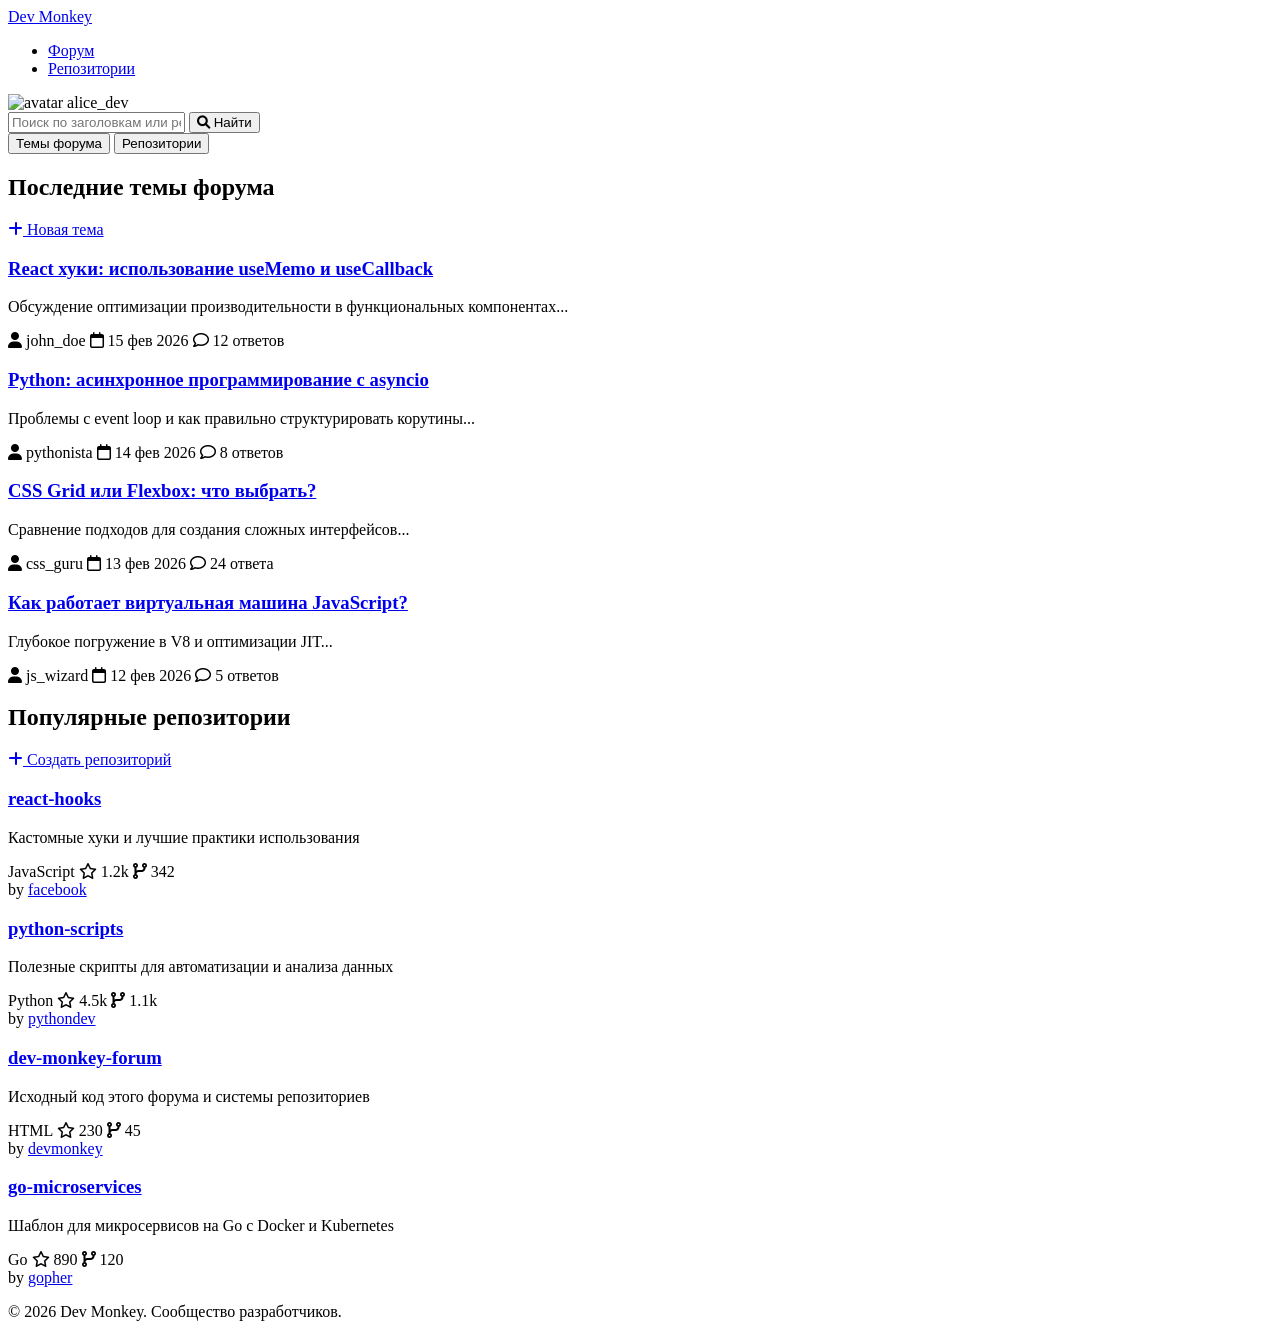
==== commit 36d02844: "Create index.html" ====
--- a/index.html
+++ b/index.html
@@ -3,1894 +3,158 @@
 <head>
     <meta charset="UTF-8">
     <meta name="viewport" content="width=device-width, initial-scale=1.0">
-    <title>UserBox Manager - Управление Telegram аккаунтами</title>
-    <style>
-        * {
-            margin: 0;
-            padding: 0;
-            box-sizing: border-box;
-            font-family: -apple-system, BlinkMacSystemFont, 'Segoe UI', Roboto, Oxygen, Ubuntu, Cantarell, sans-serif;
-        }
-
-        body {
-            background: linear-gradient(135deg, #667eea 0%, #764ba2 100%);
-            min-height: 100vh;
-            padding: 20px;
-        }
-
-        .container {
-            max-width: 1400px;
-            margin: 0 auto;
-        }
-
-        /* Шапка */
-        .header {
-            background: rgba(255, 255, 255, 0.95);
-            border-radius: 20px;
-            padding: 20px 30px;
-            margin-bottom: 30px;
-            box-shadow: 0 10px 40px rgba(0,0,0,0.1);
-            display: flex;
-            justify-content: space-between;
-            align-items: center;
-            flex-wrap: wrap;
-            gap: 20px;
-        }
-
-        .logo {
-            display: flex;
-            align-items: center;
-            gap: 15px;
-        }
-
-        .logo-icon {
-            width: 50px;
-            height: 50px;
-            background: linear-gradient(135deg, #667eea 0%, #764ba2 100%);
-            border-radius: 15px;
-            display: flex;
-            align-items: center;
-            justify-content: center;
-            color: white;
-            font-size: 24px;
-        }
-
-        .logo h1 {
-            font-size: 24px;
-            color: #333;
-        }
-
-        .logo p {
-            color: #666;
-            font-size: 14px;
-        }
-
-        .user-info {
-            display: flex;
-            align-items: center;
-            gap: 20px;
-        }
-
-        .subscription-badge {
-            background: linear-gradient(135deg, #f093fb 0%, #f5576c 100%);
-            color: white;
-            padding: 8px 15px;
-            border-radius: 30px;
-            font-size: 14px;
-            font-weight: 500;
-        }
-
-        .user-avatar {
-            width: 50px;
-            height: 50px;
-            background: #e0e0e0;
-            border-radius: 50%;
-            display: flex;
-            align-items: center;
-            justify-content: center;
-            font-size: 24px;
-            color: #666;
-            cursor: pointer;
-        }
-
-        /* Основной контент */
-        .main-content {
-            display: grid;
-            grid-template-columns: 300px 1fr;
-            gap: 30px;
-        }
-
-        /* Боковое меню */
-        .sidebar {
-            background: rgba(255, 255, 255, 0.95);
-            border-radius: 20px;
-            padding: 20px;
-            box-shadow: 0 10px 40px rgba(0,0,0,0.1);
-            height: fit-content;
-        }
-
-        .menu-item {
-            display: flex;
-            align-items: center;
-            gap: 15px;
-            padding: 15px;
-            border-radius: 15px;
-            cursor: pointer;
-            transition: all 0.3s;
-            margin-bottom: 5px;
-            color: #666;
-        }
-
-        .menu-item:hover {
-            background: #f5f5f5;
-        }
-
-        .menu-item.active {
-            background: linear-gradient(135deg, #667eea 0%, #764ba2 100%);
-            color: white;
-        }
-
-        .menu-item i {
-            font-size: 20px;
-            width: 24px;
-            text-align: center;
-        }
-
-        .menu-item span {
-            font-size: 16px;
-            font-weight: 500;
-        }
-
-        /* Правая панель */
-        .content-panel {
-            background: rgba(255, 255, 255, 0.95);
-            border-radius: 20px;
-            padding: 30px;
-            box-shadow: 0 10px 40px rgba(0,0,0,0.1);
-            min-height: 600px;
-        }
-
-        .panel-header {
-            display: flex;
-            justify-content: space-between;
-            align-items: center;
-            margin-bottom: 30px;
-        }
-
-        .panel-header h2 {
-            font-size: 24px;
-            color: #333;
-        }
-
-        .panel-header p {
-            color: #666;
-            font-size: 14px;
-        }
-
-        /* Карточки */
-        .accounts-grid {
-            display: grid;
-            grid-template-columns: repeat(auto-fill, minmax(280px, 1fr));
-            gap: 20px;
-            margin-bottom: 30px;
-        }
-
-        .account-card {
-            background: #f8f9fa;
-            border-radius: 15px;
-            padding: 20px;
-            position: relative;
-            transition: transform 0.3s;
-            border: 1px solid #e0e0e0;
-        }
-
-        .account-card:hover {
-            transform: translateY(-5px);
-            box-shadow: 0 10px 30px rgba(0,0,0,0.1);
-        }
-
-        .account-status {
-            position: absolute;
-            top: 10px;
-            right: 10px;
-            width: 10px;
-            height: 10px;
-            border-radius: 50%;
-        }
-
-        .status-active {
-            background: #4caf50;
-            box-shadow: 0 0 10px #4caf50;
-        }
-
-        .account-name {
-            font-size: 18px;
-            font-weight: 600;
-            color: #333;
-            margin-bottom: 5px;
-        }
-
-        .account-username {
-            color: #667eea;
-            font-size: 14px;
-            margin-bottom: 15px;
-        }
-
-        .account-stats {
-            display: flex;
-            gap: 15px;
-            margin-top: 15px;
-            padding-top: 15px;
-            border-top: 1px solid #e0e0e0;
-        }
-
-        .stat {
-            text-align: center;
-            flex: 1;
-        }
-
-        .stat-value {
-            font-size: 18px;
-            font-weight: 600;
-            color: #333;
-        }
-
-        .stat-label {
-            font-size: 12px;
-            color: #666;
-        }
-
-        /* Кнопки */
-        .btn {
-            padding: 12px 24px;
-            border: none;
-            border-radius: 10px;
-            font-size: 14px;
-            font-weight: 500;
-            cursor: pointer;
-            transition: all 0.3s;
-            display: inline-flex;
-            align-items: center;
-            gap: 8px;
-        }
-
-        .btn-primary {
-            background: linear-gradient(135deg, #667eea 0%, #764ba2 100%);
-            color: white;
-        }
-
-        .btn-primary:hover {
-            transform: translateY(-2px);
-            box-shadow: 0 5px 20px rgba(102, 126, 234, 0.4);
-        }
-
-        .btn-secondary {
-            background: #f0f0f0;
-            color: #666;
-        }
-
-        .btn-secondary:hover {
-            background: #e0e0e0;
-        }
-
-        .btn-danger {
-            background: #ff4757;
-            color: white;
-        }
-
-        .btn-danger:hover {
-            background: #ff3838;
-        }
-
-        .btn-success {
-            background: #4caf50;
-            color: white;
-        }
-
-        .btn-success:hover {
-            background: #45a049;
-        }
-
-        /* Формы */
-        .form-group {
-            margin-bottom: 20px;
-        }
-
-        .form-group label {
-            display: block;
-            margin-bottom: 8px;
-            color: #333;
-            font-weight: 500;
-        }
-
-        .form-control {
-            width: 100%;
-            padding: 12px;
-            border: 2px solid #e0e0e0;
-            border-radius: 10px;
-            font-size: 16px;
-            transition: border-color 0.3s;
-        }
-
-        .form-control:focus {
-            outline: none;
-            border-color: #667eea;
-        }
-
-        textarea.form-control {
-            min-height: 100px;
-            resize: vertical;
-        }
-
-        select.form-control {
-            cursor: pointer;
-        }
-
-        /* Таблицы */
-        .chats-table {
-            width: 100%;
-            border-collapse: collapse;
-        }
-
-        .chats-table th {
-            text-align: left;
-            padding: 15px;
-            background: #f8f9fa;
-            color: #666;
-            font-weight: 500;
-            border-bottom: 2px solid #e0e0e0;
-        }
-
-        .chats-table td {
-            padding: 15px;
-            border-bottom: 1px solid #e0e0e0;
-        }
-
-        .chats-table tr:hover {
-            background: #f8f9fa;
-        }
-
-        .chat-select {
-            width: 20px;
-            height: 20px;
-            cursor: pointer;
-        }
-
-        /* Модальные окна */
-        .modal {
-            display: none;
-            position: fixed;
-            top: 0;
-            left: 0;
-            width: 100%;
-            height: 100%;
-            background: rgba(0,0,0,0.5);
-            align-items: center;
-            justify-content: center;
-            z-index: 1000;
-        }
-
-        .modal.active {
-            display: flex;
-        }
-
-        .modal-content {
-            background: white;
-            border-radius: 20px;
-            padding: 30px;
-            max-width: 600px;
-            width: 90%;
-            max-height: 80vh;
-            overflow-y: auto;
-        }
-
-        .modal-header {
-            display: flex;
-            justify-content: space-between;
-            align-items: center;
-            margin-bottom: 20px;
-        }
-
-        .modal-header h3 {
-            font-size: 20px;
-            color: #333;
-        }
-
-        .modal-close {
-            font-size: 24px;
-            cursor: pointer;
-            color: #666;
-        }
-
-        .modal-close:hover {
-            color: #333;
-        }
-
-        /* Прогресс бар */
-        .progress {
-            height: 10px;
-            background: #f0f0f0;
-            border-radius: 5px;
-            overflow: hidden;
-            margin: 20px 0;
-        }
-
-        .progress-bar {
-            height: 100%;
-            background: linear-gradient(135deg, #667eea 0%, #764ba2 100%);
-            transition: width 0.3s;
-        }
-
-        /* Статистика */
-        .stats-grid {
-            display: grid;
-            grid-template-columns: repeat(auto-fit, minmax(200px, 1fr));
-            gap: 20px;
-            margin-bottom: 30px;
-        }
-
-        .stat-card {
-            background: linear-gradient(135deg, #667eea 0%, #764ba2 100%);
-            color: white;
-            padding: 25px;
-            border-radius: 15px;
-            text-align: center;
-            box-shadow: 0 10px 30px rgba(102, 126, 234, 0.3);
-        }
-
-        .stat-card .stat-number {
-            font-size: 36px;
-            font-weight: 600;
-            margin-bottom: 5px;
-        }
-
-        .stat-card .stat-label {
-            font-size: 14px;
-            opacity: 0.9;
-        }
-
-        /* Уведомления */
-        .notification {
-            position: fixed;
-            bottom: 20px;
-            right: 20px;
-            background: white;
-            border-radius: 10px;
-            padding: 15px 20px;
-            box-shadow: 0 5px 20px rgba(0,0,0,0.2);
-            display: flex;
-            align-items: center;
-            gap: 10px;
-            animation: slideIn 0.3s;
-            z-index: 1001;
-            min-width: 300px;
-        }
-
-        @keyframes slideIn {
-            from {
-                transform: translateX(100%);
-                opacity: 0;
-            }
-            to {
-                transform: translateX(0);
-                opacity: 1;
-            }
-        }
-
-        .notification.success {
-            border-left: 4px solid #4caf50;
-        }
-
-        .notification.error {
-            border-left: 4px solid #ff4757;
-        }
-
-        .notification.info {
-            border-left: 4px solid #667eea;
-        }
-
-        /* Загрузка */
-        .loading {
-            display: inline-block;
-            width: 20px;
-            height: 20px;
-            border: 3px solid #f3f3f3;
-            border-top: 3px solid #667eea;
-            border-radius: 50%;
-            animation: spin 1s linear infinite;
-        }
-
-        @keyframes spin {
-            0% { transform: rotate(0deg); }
-            100% { transform: rotate(360deg); }
-        }
-
-        /* Адаптивность */
-        @media (max-width: 768px) {
-            .main-content {
-                grid-template-columns: 1fr;
-            }
-            
-            .header {
-                flex-direction: column;
-                text-align: center;
-            }
-            
-            .user-info {
-                justify-content: center;
-            }
-            
-            .stats-grid {
-                grid-template-columns: 1fr;
-            }
-        }
-
-        /* Темная тема */
-        body.dark-theme {
-            background: linear-gradient(135deg, #1a1a2e 0%, #16213e 100%);
-        }
-
-        .dark-theme .sidebar,
-        .dark-theme .content-panel,
-        .dark-theme .header {
-            background: #1f1f2f;
-            color: white;
-        }
-
-        .dark-theme .menu-item {
-            color: #ccc;
-        }
-
-        .dark-theme .menu-item:hover {
-            background: #2d2d3a;
-        }
-
-        .dark-theme .menu-item.active {
-            background: linear-gradient(135deg, #667eea 0%, #764ba2 100%);
-        }
-
-        .dark-theme .account-card {
-            background: #2d2d3a;
-            border-color: #3d3d4a;
-        }
-
-        .dark-theme .account-name,
-        .dark-theme .stat-value,
-        .dark-theme h2,
-        .dark-theme h3,
-        .dark-theme label {
-            color: white;
-        }
-
-        .dark-theme .form-control {
-            background: #2d2d3a;
-            border-color: #3d3d4a;
-            color: white;
-        }
-
-        .dark-theme .chats-table th {
-            background: #2d2d3a;
-            color: #ccc;
-        }
-
-        .dark-theme .chats-table td {
-            color: #ccc;
-            border-bottom-color: #3d3d4a;
-        }
-
-        .dark-theme .chats-table tr:hover {
-            background: #2d2d3a;
-        }
-
-        .dark-theme .modal-content {
-            background: #1f1f2f;
-            color: white;
-        }
-    </style>
+    <title>Dev Monkey · Форум и репозитории</title>
+    <link rel="stylesheet" href="styles.css">
+    <link rel="stylesheet" href="https://cdnjs.cloudflare.com/ajax/libs/font-awesome/6.0.0-beta3/css/all.min.css">
 </head>
 <body>
-    <div class="container">
-        <!-- Шапка -->
-        <div class="header">
+    <!-- Хедер (демо-состояние: авторизован) -->
+    <header class="header">
+        <div class="container header-container">
             <div class="logo">
-                <div class="logo-icon">📱</div>
-                <div>
-                    <h1>UserBox Manager</h1>
-                    <p>Управление Telegram аккаунтами через Pyrogram</p>
-                </div>
+                <a href="index.html">Dev Monkey</a>
             </div>
-            <div class="user-info">
-                <div class="subscription-badge" id="subscriptionBadge">
-                    ⏳ Загрузка...
-                </div>
-                <div class="user-avatar" id="userAvatar" onclick="showProfile()">
-                    👤
+            <nav class="nav">
+                <ul>
+                    <li><a href="index.html" class="active">Форум</a></li>
+                    <li><a href="index.html?tab=repos">Репозитории</a></li>
+                </ul>
+            </nav>
+            <div class="user-actions">
+                <!-- Авторизованное состояние (демо) -->
+                <div class="user-profile">
+                    <img src="https://i.pravatar.cc/32?u=monkey" alt="avatar" class="avatar">
+                    <span class="username">alice_dev</span>
                 </div>
             </div>
         </div>
+    </header>
 
-        <!-- Основной контент -->
-        <div class="main-content">
-            <!-- Боковое меню -->
-            <div class="sidebar">
-                <div class="menu-item active" onclick="switchTab('dashboard')">
-                    <i>📊</i>
-                    <span>Дашборд</span>
+    <main class="main-content container">
+        <!-- Поисковая строка -->
+        <div class="search-bar">
+            <input type="text" placeholder="Поиск по заголовкам или репозиториям...">
+            <button class="btn btn-primary"><i class="fas fa-search"></i> Найти</button>
+        </div>
+
+        <!-- Вкладки навигации -->
+        <div class="tabs">
+            <button class="tab active" data-tab="forum">Темы форума</button>
+            <button class="tab" data-tab="repos">Репозитории</button>
+        </div>
+
+        <!-- Секция "Последние темы форума" (будет видна по умолчанию) -->
+        <section id="forum-topics" class="content-section active-section">
+            <div class="section-header">
+                <h2>Последние темы форума</h2>
+                <a href="#" class="btn btn-primary"><i class="fas fa-plus"></i> Новая тема</a>
+            </div>
+            <div class="cards-grid topics-grid">
+                <!-- Карточка темы 1 -->
+                <div class="card topic-card">
+                    <h3><a href="topic.html">React хуки: использование useMemo и useCallback</a></h3>
+                    <p class="excerpt">Обсуждение оптимизации производительности в функциональных компонентах...</p>
+                    <div class="meta">
+                        <span class="author"><i class="fas fa-user"></i> john_doe</span>
+                        <span class="date"><i class="far fa-calendar"></i> 15 фев 2026</span>
+                        <span class="replies"><i class="far fa-comment"></i> 12 ответов</span>
+                    </div>
                 </div>
-                <div class="menu-item" onclick="switchTab('accounts')">
-                    <i>📱</i>
-                    <span>Аккаунты</span>
+                <!-- Карточка темы 2 -->
+                <div class="card topic-card">
+                    <h3><a href="topic.html">Python: асинхронное программирование с asyncio</a></h3>
+                    <p class="excerpt">Проблемы с event loop и как правильно структурировать корутины...</p>
+                    <div class="meta">
+                        <span class="author"><i class="fas fa-user"></i> pythonista</span>
+                        <span class="date"><i class="far fa-calendar"></i> 14 фев 2026</span>
+                        <span class="replies"><i class="far fa-comment"></i> 8 ответов</span>
+                    </div>
                 </div>
-                <div class="menu-item" onclick="switchTab('chats')">
-                    <i>💬</i>
-                    <span>Чаты</span>
+                <!-- Карточка темы 3 -->
+                <div class="card topic-card">
+                    <h3><a href="topic.html">CSS Grid или Flexbox: что выбрать?</a></h3>
+                    <p class="excerpt">Сравнение подходов для создания сложных интерфейсов...</p>
+                    <div class="meta">
+                        <span class="author"><i class="fas fa-user"></i> css_guru</span>
+                        <span class="date"><i class="far fa-calendar"></i> 13 фев 2026</span>
+                        <span class="replies"><i class="far fa-comment"></i> 24 ответа</span>
+                    </div>
                 </div>
-                <div class="menu-item" onclick="switchTab('broadcast')">
-                    <i>📨</i>
-                    <span>Рассылка</span>
-                </div>
-                <div class="menu-item" onclick="switchTab('autoresponder')">
-                    <i>🤖</i>
-                    <span>Автоответы</span>
-                </div>
-                <div class="menu-item" onclick="switchTab('favorites')">
-                    <i>⭐</i>
-                    <span>Избранное</span>
-                </div>
-                <div class="menu-item" onclick="switchTab('spam')">
-                    <i>🚫</i>
-                    <span>Спам-блок</span>
-                </div>
-                <div class="menu-item" onclick="switchTab('profile')">
-                    <i>👤</i>
-                    <span>Профиль</span>
-                </div>
-                <div class="menu-item" onclick="switchTab('settings')">
-                    <i>⚙️</i>
-                    <span>Настройки</span>
+                <!-- Карточка темы 4 -->
+                <div class="card topic-card">
+                    <h3><a href="topic.html">Как работает виртуальная машина JavaScript?</a></h3>
+                    <p class="excerpt">Глубокое погружение в V8 и оптимизации JIT...</p>
+                    <div class="meta">
+                        <span class="author"><i class="fas fa-user"></i> js_wizard</span>
+                        <span class="date"><i class="far fa-calendar"></i> 12 фев 2026</span>
+                        <span class="replies"><i class="far fa-comment"></i> 5 ответов</span>
+                    </div>
                 </div>
             </div>
+        </section>
 
-            <!-- Правая панель -->
-            <div class="content-panel" id="contentPanel">
-                <div style="text-align: center; padding: 50px;">
-                    <div class="loading" style="width: 50px; height: 50px;"></div>
-                    <p style="margin-top: 20px; color: #666;">Загрузка данных...</p>
+        <!-- Секция "Популярные репозитории" (скрыта по умолчанию) -->
+        <section id="popular-repos" class="content-section">
+            <div class="section-header">
+                <h2>Популярные репозитории</h2>
+                <a href="#" class="btn btn-primary"><i class="fas fa-plus"></i> Создать репозиторий</a>
+            </div>
+            <div class="cards-grid repos-grid">
+                <!-- Карточка репозитория 1 -->
+                <div class="card repo-card">
+                    <h3><a href="repository.html">react-hooks</a></h3>
+                    <p class="repo-description">Кастомные хуки и лучшие практики использования</p>
+                    <div class="repo-details">
+                        <span class="lang"><span class="lang-dot" style="background: #61DAFB;"></span> JavaScript</span>
+                        <span class="stars"><i class="far fa-star"></i> 1.2k</span>
+                        <span class="forks"><i class="fas fa-code-branch"></i> 342</span>
+                    </div>
+                    <div class="meta author">by <a href="#">facebook</a></div>
+                </div>
+                <!-- Карточка репозитория 2 -->
+                <div class="card repo-card">
+                    <h3><a href="repository.html">python-scripts</a></h3>
+                    <p class="repo-description">Полезные скрипты для автоматизации и анализа данных</p>
+                    <div class="repo-details">
+                        <span class="lang"><span class="lang-dot" style="background: #3572A5;"></span> Python</span>
+                        <span class="stars"><i class="far fa-star"></i> 4.5k</span>
+                        <span class="forks"><i class="fas fa-code-branch"></i> 1.1k</span>
+                    </div>
+                    <div class="meta author">by <a href="#">pythondev</a></div>
+                </div>
+                <!-- Карточка репозитория 3 -->
+                <div class="card repo-card">
+                    <h3><a href="repository.html">dev-monkey-forum</a></h3>
+                    <p class="repo-description">Исходный код этого форума и системы репозиториев</p>
+                    <div class="repo-details">
+                        <span class="lang"><span class="lang-dot" style="background: #e34c26;"></span> HTML</span>
+                        <span class="stars"><i class="far fa-star"></i> 230</span>
+                        <span class="forks"><i class="fas fa-code-branch"></i> 45</span>
+                    </div>
+                    <div class="meta author">by <a href="#">devmonkey</a></div>
+                </div>
+                <!-- Карточка репозитория 4 -->
+                <div class="card repo-card">
+                    <h3><a href="repository.html">go-microservices</a></h3>
+                    <p class="repo-description">Шаблон для микросервисов на Go с Docker и Kubernetes</p>
+                    <div class="repo-details">
+                        <span class="lang"><span class="lang-dot" style="background: #00ADD8;"></span> Go</span>
+                        <span class="stars"><i class="far fa-star"></i> 890</span>
+                        <span class="forks"><i class="fas fa-code-branch"></i> 120</span>
+                    </div>
+                    <div class="meta author">by <a href="#">gopher</a></div>
                 </div>
             </div>
+        </section>
+    </main>
+
+    <footer class="footer">
+        <div class="container">
+            <p>&copy; 2026 Dev Monkey. Сообщество разработчиков.</p>
         </div>
-    </div>
+    </footer>
 
-    <!-- Модальное окно добавления аккаунта -->
-    <div class="modal" id="addAccountModal">
-        <div class="modal-content">
-            <div class="modal-header">
-                <h3>➕ Добавить аккаунт</h3>
-                <span class="modal-close" onclick="closeModal('addAccountModal')">&times;</span>
-            </div>
-            <div class="form-group">
-                <label>Название аккаунта</label>
-                <input type="text" class="form-control" id="accountName" placeholder="Например: Рабочий" required>
-            </div>
-            <div class="form-group">
-                <label>Номер телефона</label>
-                <input type="text" class="form-control" id="accountPhone" placeholder="+79001234567" required>
-                <small style="color: #666;">Формат: +79001234567</small>
-            </div>
-            <div class="form-group">
-                <label>API ID (по умолчанию 32480523)</label>
-                <input type="text" class="form-control" id="accountApiId" value="32480523">
-            </div>
-            <div class="form-group">
-                <label>API Hash (по умолчанию 147839735c9fa4e83451209e9b55cfc5)</label>
-                <input type="text" class="form-control" id="accountApiHash" value="147839735c9fa4e83451209e9b55cfc5">
-            </div>
-            <div id="authProgress" style="display: none;">
-                <div class="progress">
-                    <div class="progress-bar" style="width: 0%;" id="authProgressBar"></div>
-                </div>
-                <p id="authStatus">Отправка кода...</p>
-            </div>
-            <div id="codeInput" style="display: none;">
-                <div class="form-group">
-                    <label>Код подтверждения</label>
-                    <input type="text" class="form-control" id="authCode" placeholder="Введите код из Telegram">
-                </div>
-                <button class="btn btn-primary" style="width: 100%;" onclick="submitCode()">Подтвердить код</button>
-            </div>
-            <div id="passwordInput" style="display: none;">
-                <div class="form-group">
-                    <label>Пароль 2FA</label>
-                    <input type="password" class="form-control" id="authPassword" placeholder="Введите пароль двухфакторной аутентификации">
-                </div>
-                <button class="btn btn-primary" style="width: 100%;" onclick="submitPassword()">Подтвердить пароль</button>
-            </div>
-            <button class="btn btn-primary" style="width: 100%;" id="sendCodeBtn" onclick="sendCode()">Отправить код</button>
-        </div>
-    </div>
-
-    <!-- Модальное окно рассылки -->
-    <div class="modal" id="broadcastModal">
-        <div class="modal-content">
-            <div class="modal-header">
-                <h3>📨 Создание рассылки</h3>
-                <span class="modal-close" onclick="closeModal('broadcastModal')">&times;</span>
-            </div>
-            <div class="form-group">
-                <label>Выберите аккаунт</label>
-                <select class="form-control" id="broadcastAccount"></select>
-            </div>
-            <div class="form-group">
-                <label>Текст сообщения</label>
-                <textarea class="form-control" id="broadcastMessage" rows="5" placeholder="Введите текст сообщения..."></textarea>
-                <small style="color: #666;">Поддерживается Markdown: *жирный*, _курсив_, `код`</small>
-            </div>
-            <div class="form-group">
-                <label>Задержка между сообщениями (сек)</label>
-                <input type="number" class="form-control" id="broadcastDelay" value="2" min="1" max="10">
-            </div>
-            <div class="form-group">
-                <label>Выберите чаты (макс. 10)</label>
-                <div id="chatsList" style="max-height: 200px; overflow-y: auto; border: 1px solid #e0e0e0; border-radius: 10px; padding: 10px;"></div>
-            </div>
-            <div id="broadcastProgress" style="display: none;">
-                <div class="progress">
-                    <div class="progress-bar" id="broadcastProgressBar" style="width: 0%;"></div>
-                </div>
-                <p id="broadcastStatus">Подготовка...</p>
-            </div>
-            <button class="btn btn-primary" style="width: 100%;" onclick="startBroadcast()">Запустить рассылку</button>
-        </div>
-    </div>
-
-    <!-- Модальное окно автоответа -->
-    <div class="modal" id="autoResponseModal">
-        <div class="modal-content">
-            <div class="modal-header">
-                <h3>🤖 Создать автоответ</h3>
-                <span class="modal-close" onclick="closeModal('autoResponseModal')">&times;</span>
-            </div>
-            <div class="form-group">
-                <label>Выберите аккаунт</label>
-                <select class="form-control" id="responseAccount"></select>
-            </div>
-            <div class="form-group">
-                <label>Ключевое слово (триггер)</label>
-                <input type="text" class="form-control" id="responseTrigger" placeholder="Например: привет">
-            </div>
-            <div class="form-group">
-                <label>Текст ответа</label>
-                <textarea class="form-control" id="responseText" rows="5" placeholder="Введите текст ответа..."></textarea>
-            </div>
-            <button class="btn btn-primary" style="width: 100%;" onclick="createAutoResponse()">Создать автоответ</button>
-        </div>
-    </div>
-
-    <!-- Модальное окно проверки спама -->
-    <div class="modal" id="spamCheckModal">
-        <div class="modal-content">
-            <div class="modal-header">
-                <h3>🚫 Проверка спам-блока</h3>
-                <span class="modal-close" onclick="closeModal('spamCheckModal')">&times;</span>
-            </div>
-            <div class="form-group">
-                <label>Выберите аккаунт</label>
-                <select class="form-control" id="spamAccount"></select>
-            </div>
-            <div id="spamProgress" style="display: none;">
-                <div class="progress">
-                    <div class="progress-bar" style="width: 100%;"></div>
-                </div>
-                <p id="spamStatus">Проверка...</p>
-            </div>
-            <button class="btn btn-primary" style="width: 100%;" onclick="checkSpam()">Проверить</button>
-            <div id="spamResult" style="margin-top: 20px; display: none;"></div>
-        </div>
-    </div>
-
-    <!-- Уведомления -->
-    <div id="notification" class="notification" style="display: none;"></div>
-
-    <script>
-        // ================== СОСТОЯНИЕ ==================
-        let currentUser = null;
-        let accounts = [];
-        let currentAccount = null;
-        let authClient = null;
-        let currentTab = 'dashboard';
-        let selectedChats = [];
-        let allDialogs = [];
-
-        // ================== API КЛИЕНТ ==================
-        const API = {
-            baseUrl: window.location.origin,
-            
-            async request(endpoint, method = 'GET', data = null) {
-                const options = {
-                    method,
-                    headers: {
-                        'Content-Type': 'application/json',
-                    },
-                };
-                
-                if (data) {
-                    options.body = JSON.stringify(data);
-                }
-                
-                try {
-                    const response = await fetch(`${this.baseUrl}/api${endpoint}`, options);
-                    const result = await response.json();
-                    
-                    if (!response.ok) {
-                        throw new Error(result.error || 'Ошибка запроса');
-                    }
-                    
-                    return result;
-                } catch (error) {
-                    showNotification(error.message, 'error');
-                    throw error;
-                }
-            },
-            
-            // Пользователь
-            async getUser() {
-                const userStr = localStorage.getItem('user');
-                return userStr ? JSON.parse(userStr) : null;
-            },
-            
-            async saveUser(user) {
-                localStorage.setItem('user', JSON.stringify(user));
-                currentUser = user;
-            },
-            
-            // Аккаунты
-            async getAccounts() {
-                const accountsStr = localStorage.getItem('accounts');
-                return accountsStr ? JSON.parse(accountsStr) : [];
-            },
-            
-            async saveAccounts(accounts) {
-                localStorage.setItem('accounts', JSON.stringify(accounts));
-            },
-            
-            async addAccount(account) {
-                const accounts = await this.getAccounts();
-                accounts.push({
-                    id: Date.now(),
-                    ...account,
-                    created_at: new Date().toISOString()
-                });
-                await this.saveAccounts(accounts);
-                return accounts;
-            },
-            
-            async updateAccount(accountId, updates) {
-                const accounts = await this.getAccounts();
-                const index = accounts.findIndex(a => a.id === accountId);
-                if (index !== -1) {
-                    accounts[index] = { ...accounts[index], ...updates };
-                    await this.saveAccounts(accounts);
-                }
-                return accounts;
-            },
-            
-            async deleteAccount(accountId) {
-                const accounts = await this.getAccounts();
-                const filtered = accounts.filter(a => a.id !== accountId);
-                await this.saveAccounts(filtered);
-                return filtered;
-            },
-            
-            // Автоответы
-            async getAutoResponses(accountId = null) {
-                const responsesStr = localStorage.getItem('autoResponses');
-                let responses = responsesStr ? JSON.parse(responsesStr) : [];
-                if (accountId) {
-                    responses = responses.filter(r => r.accountId === accountId);
-                }
-                return responses;
-            },
-            
-            async addAutoResponse(response) {
-                const responses = await this.getAutoResponses();
-                responses.push({
-                    id: Date.now(),
-                    ...response,
-                    created_at: new Date().toISOString()
-                });
-                localStorage.setItem('autoResponses', JSON.stringify(responses));
-                return responses;
-            },
-            
-            async deleteAutoResponse(responseId) {
-                const responses = await this.getAutoResponses();
-                const filtered = responses.filter(r => r.id !== responseId);
-                localStorage.setItem('autoResponses', JSON.stringify(filtered));
-                return filtered;
-            },
-            
-            async toggleAutoResponse(responseId) {
-                const responses = await this.getAutoResponses();
-                const index = responses.findIndex(r => r.id === responseId);
-                if (index !== -1) {
-                    responses[index].is_active = !responses[index].is_active;
-                    localStorage.setItem('autoResponses', JSON.stringify(responses));
-                }
-                return responses;
-            },
-            
-            // Избранное
-            async getFavorites() {
-                const favoritesStr = localStorage.getItem('favorites');
-                return favoritesStr ? JSON.parse(favoritesStr) : [];
-            },
-            
-            async addToFavorites(chat) {
-                const favorites = await this.getFavorites();
-                favorites.push({
-                    id: Date.now(),
-                    ...chat,
-                    added_at: new Date().toISOString()
-                });
-                localStorage.setItem('favorites', JSON.stringify(favorites));
-                return favorites;
-            },
-            
-            async removeFromFavorites(favoriteId) {
-                const favorites = await this.getFavorites();
-                const filtered = favorites.filter(f => f.id !== favoriteId);
-                localStorage.setItem('favorites', JSON.stringify(filtered));
-                return filtered;
-            },
-            
-            // Статистика
-            async logAction(action, details = '') {
-                const statsStr = localStorage.getItem('stats');
-                let stats = statsStr ? JSON.parse(statsStr) : [];
-                stats.push({
-                    id: Date.now(),
-                    action,
-                    details,
-                    timestamp: new Date().toISOString()
-                });
-                localStorage.setItem('stats', JSON.stringify(stats.slice(-100))); // Храним последние 100 действий
-            },
-            
-            async getStats() {
-                const statsStr = localStorage.getItem('stats');
-                return statsStr ? JSON.parse(statsStr) : [];
-            }
-        };
-
-        // ================== ИНИЦИАЛИЗАЦИЯ ==================
-        document.addEventListener('DOMContentLoaded', async function() {
-            await loadUser();
-            await loadDashboard();
-            updateSubscriptionBadge();
-        });
-
-        async function loadUser() {
-            currentUser = await API.getUser();
-            if (!currentUser) {
-                currentUser = {
-                    id: 1,
-                    username: 'user',
-                    subscription_until: new Date(Date.now() + 30 * 24 * 60 * 60 * 1000).toISOString()
-                };
-                await API.saveUser(currentUser);
-            }
-        }
-
-        // ================== НАВИГАЦИЯ ==================
-        function switchTab(tab) {
-            currentTab = tab;
-            
-            document.querySelectorAll('.menu-item').forEach(item => {
-                item.classList.remove('active');
-            });
-            event.currentTarget.classList.add('active');
-            
-            switch(tab) {
-                case 'dashboard': loadDashboard(); break;
-                case 'accounts': loadAccounts(); break;
-                case 'chats': loadChats(); break;
-                case 'broadcast': loadBroadcast(); break;
-                case 'autoresponder': loadAutoResponder(); break;
-                case 'favorites': loadFavorites(); break;
-                case 'spam': loadSpamChecker(); break;
-                case 'profile': loadProfile(); break;
-                case 'settings': loadSettings(); break;
-            }
-        }
-
-        // ================== ДАШБОРД ==================
-        async function loadDashboard() {
-            accounts = await API.getAccounts();
-            const stats = await API.getStats();
-            
-            const today = new Date().toDateString();
-            const todayActions = stats.filter(s => new Date(s.timestamp).toDateString() === today).length;
-            
-            const html = `
-                <div class="panel-header">
-                    <div>
-                        <h2>📊 Дашборд</h2>
-                        <p>Общая статистика ваших аккаунтов</p>
-                    </div>
-                    <button class="btn btn-primary" onclick="openModal('addAccountModal')">
-                        <i>➕</i> Добавить аккаунт
-                    </button>
-                </div>
-                
-                <div class="stats-grid">
-                    <div class="stat-card">
-                        <div class="stat-number">${accounts.length}</div>
-                        <div class="stat-label">Аккаунтов</div>
-                    </div>
-                    <div class="stat-card" style="background: linear-gradient(135deg, #f093fb 0%, #f5576c 100%);">
-                        <div class="stat-number">${accounts.reduce((sum, acc) => sum + (acc.chats_count || 0), 0)}</div>
-                        <div class="stat-label">Чатов</div>
-                    </div>
-                    <div class="stat-card" style="background: linear-gradient(135deg, #4facfe 0%, #00f2fe 100%);">
-                        <div class="stat-number">${stats.length}</div>
-                        <div class="stat-label">Всего действий</div>
-                    </div>
-                    <div class="stat-card" style="background: linear-gradient(135deg, #43e97b 0%, #38f9d7 100%);">
-                        <div class="stat-number">${todayActions}</div>
-                        <div class="stat-label">Действий сегодня</div>
-                    </div>
-                </div>
-
-                <h3 style="margin: 30px 0 20px;">📱 Последние аккаунты</h3>
-                <div class="accounts-grid">
-                    ${accounts.slice(0, 4).map(acc => `
-                        <div class="account-card" onclick="selectAccount(${acc.id})">
-                            <div class="account-status status-active"></div>
-                            <div class="account-name">${acc.name}</div>
-                            <div class="account-username">@${acc.username || 'загрузка...'}</div>
-                            <div class="account-stats">
-                                <div class="stat">
-                                    <div class="stat-value">${acc.chats_count || 0}</div>
-                                    <div class="stat-label">чатов</div>
-                                </div>
-                                <div class="stat">
-                                    <div class="stat-value">${acc.responses_count || 0}</div>
-                                    <div class="stat-label">автоответов</div>
-                                </div>
-                            </div>
-                        </div>
-                    `).join('')}
-                </div>
-            `;
-            
-            document.getElementById('contentPanel').innerHTML = html;
-        }
-
-        // ================== АККАУНТЫ ==================
-        async function loadAccounts() {
-            accounts = await API.getAccounts();
-            
-            const html = `
-                <div class="panel-header">
-                    <div>
-                        <h2>📱 Мои аккаунты</h2>
-                        <p>Управление Telegram аккаунтами (макс. 50)</p>
-                    </div>
-                    <button class="btn btn-primary" onclick="openModal('addAccountModal')">
-                        <i>➕</i> Добавить аккаунт
-                    </button>
-                </div>
-                
-                <div class="accounts-grid">
-                    ${accounts.map(acc => `
-                        <div class="account-card">
-                            <div class="account-status status-active"></div>
-                            <div class="account-name">${acc.name}</div>
-                            <div class="account-username">@${acc.username || 'неизвестно'}</div>
-                            <div class="account-stats">
-                                <div class="stat">
-                                    <div class="stat-value">${acc.chats_count || 0}</div>
-                                    <div class="stat-label">чатов</div>
-                                </div>
-                                <div class="stat">
-                                    <div class="stat-value">${acc.responses_count || 0}</div>
-                                    <div class="stat-label">автоответов</div>
-                                </div>
-                            </div>
-                            <div style="display: flex; gap: 10px; margin-top: 15px;">
-                                <button class="btn btn-secondary" style="flex: 1;" onclick="editAccount(${acc.id})">
-                                    ✏️ Редакт
-                                </button>
-                                <button class="btn btn-danger" style="flex: 1;" onclick="deleteAccount(${acc.id})">
-                                    🗑️ Удалить
-                                </button>
-                            </div>
-                        </div>
-                    `).join('')}
-                </div>
-                
-                ${accounts.length === 0 ? `
-                    <div style="text-align: center; padding: 50px; color: #666;">
-                        <p>У вас пока нет добавленных аккаунтов</p>
-                        <button class="btn btn-primary" style="margin-top: 20px;" onclick="openModal('addAccountModal')">
-                            ➕ Добавить первый аккаунт
-                        </button>
-                    </div>
-                ` : ''}
-            `;
-            
-            document.getElementById('contentPanel').innerHTML = html;
-        }
-
-        // ================== ЧАТЫ ==================
-        async function loadChats() {
-            accounts = await API.getAccounts();
-            
-            if (accounts.length === 0) {
-                showNotification('Сначала добавьте аккаунт', 'error');
-                loadAccounts();
-                return;
-            }
-            
-            const html = `
-                <div class="panel-header">
-                    <div>
-                        <h2>💬 Мои чаты</h2>
-                        <p>Список всех диалогов</p>
-                    </div>
-                    <select class="form-control" style="width: 200px;" onchange="filterChats(this.value)" id="chatAccountFilter">
-                        <option value="all">Все аккаунты</option>
-                        ${accounts.map(acc => `<option value="${acc.id}">${acc.name}</option>`).join('')}
-                    </select>
-                </div>
-                
-                <div id="chatsList">
-                    <div style="text-align: center; padding: 50px;">
-                        <div class="loading"></div>
-                        <p style="margin-top: 20px;">Загрузка чатов...</p>
-                    </div>
-                </div>
-            `;
-            
-            document.getElementById('contentPanel').innerHTML = html;
-            
-            // Загружаем чаты для первого аккаунта
-            if (accounts.length > 0) {
-                await loadChatsForAccount(accounts[0].id);
-            }
-        }
-
-        async function loadChatsForAccount(accountId) {
-            const account = accounts.find(a => a.id === accountId);
-            if (!account) return;
-            
-            // Имитация загрузки чатов через Pyrogram
-            setTimeout(() => {
-                const mockChats = [
-                    { id: 1, title: 'Группа 1', type: 'group', members: 150, unread: 12, username: null },
-                    { id: 2, title: 'Иван Иванов', type: 'private', members: null, unread: 3, username: 'ivan_ivanov' },
-                    { id: 3, title: 'Новостной канал', type: 'channel', members: 5000, unread: 45, username: 'news_channel' },
-                    { id: 4, title: 'Рабочая группа', type: 'group', members: 45, unread: 8, username: null },
-                    { id: 5, title: 'Петр Петров', type: 'private', members: null, unread: 1, username: 'petr_petrov' },
-                ];
-                
-                account.chats = mockChats;
-                
-                displayChats(mockChats);
-            }, 1500);
-        }
-
-        function displayChats(chats) {
-            const container = document.getElementById('chatsList');
-            if (!container) return;
-            
-            let html = `
-                <table class="chats-table">
-                    <thead>
-                        <tr>
-                            <th style="width: 40px;"></th>
-                            <th>Чат</th>
-                            <th>Тип</th>
-                            <th>Участников</th>
-                            <th>Непрочитано</th>
-                            <th>Действия</th>
-                        </tr>
-                    </thead>
-                    <tbody>
-            `;
-            
-            chats.forEach(chat => {
-                const icon = chat.type === 'private' ? '👤' : chat.type === 'group' ? '👥' : '📢';
-                const members = chat.members || '-';
-                
-                html += `
-                    <tr>
-                        <td><input type="checkbox" class="chat-select" value="${chat.id}" onchange="toggleChatSelect(${chat.id})"></td>
-                        <td>${icon} ${chat.title}</td>
-                        <td>${chat.type}</td>
-                        <td>${members}</td>
-                        <td>${chat.unread}</td>
-                        <td>
-                            <button class="btn btn-secondary" style="padding: 5px 10px;" onclick="addToFavorites(${chat.id}, '${chat.title}')">⭐</button>
-                        </td>
-                    </tr>
-                `;
-            });
-            
-            html += `
-                    </tbody>
-                </table>
-                
-                <div style="margin-top: 20px; display: flex; justify-content: space-between; align-items: center;">
-                    <div>
-                        <button class="btn btn-secondary" onclick="selectAllChats()">✓ Выбрать все</button>
-                        <button class="btn btn-primary" onclick="openBroadcastWithSelected()">📨 Рассылка</button>
-                    </div>
-                </div>
-            `;
-            
-            container.innerHTML = html;
-        }
-
-        function toggleChatSelect(chatId) {
-            const index = selectedChats.indexOf(chatId);
-            if (index === -1) {
-                selectedChats.push(chatId);
-            } else {
-                selectedChats.splice(index, 1);
-            }
-        }
-
-        function selectAllChats() {
-            const checkboxes = document.querySelectorAll('.chat-select');
-            const allSelected = Array.from(checkboxes).every(cb => cb.checked);
-            
-            checkboxes.forEach(cb => {
-                cb.checked = !allSelected;
-                if (cb.checked) {
-                    selectedChats.push(parseInt(cb.value));
-                } else {
-                    selectedChats = selectedChats.filter(id => id !== parseInt(cb.value));
-                }
-            });
-        }
-
-        function openBroadcastWithSelected() {
-            if (selectedChats.length === 0) {
-                showNotification('Выберите хотя бы один чат', 'error');
-                return;
-            }
-            openModal('broadcastModal');
-            loadBroadcastAccounts();
-        }
-
-        // ================== РАССЫЛКА ==================
-        async function loadBroadcast() {
-            const html = `
-                <div class="panel-header">
-                    <div>
-                        <h2>📨 Рассылка</h2>
-                        <p>Создание массовой рассылки</p>
-                    </div>
-                </div>
-                
-                <div style="background: #f8f9fa; padding: 30px; border-radius: 15px; text-align: center;">
-                    <h3 style="margin-bottom: 20px;">Создать новую рассылку</h3>
-                    <button class="btn btn-primary" style="font-size: 18px; padding: 15px 30px;" onclick="openModal('broadcastModal'); loadBroadcastAccounts()">
-                        ➕ Создать рассылку
-                    </button>
-                </div>
-                
-                <h3 style="margin: 30px 0 20px;">📋 История рассылок</h3>
-                <div id="broadcastHistory">
-                    <p style="color: #666; text-align: center;">История пуста</p>
-                </div>
-            `;
-            
-            document.getElementById('contentPanel').innerHTML = html;
-        }
-
-        async function loadBroadcastAccounts() {
-            accounts = await API.getAccounts();
-            const select = document.getElementById('broadcastAccount');
-            if (select) {
-                select.innerHTML = accounts.map(acc => 
-                    `<option value="${acc.id}">${acc.name} (@${acc.username || 'неизвестно'})</option>`
-                ).join('');
-            }
-            
-            // Загружаем чаты для выбранного аккаунта
-            await loadBroadcastChats(accounts[0]?.id);
-        }
-
-        async function loadBroadcastChats(accountId) {
-            const account = accounts.find(a => a.id === accountId);
-            if (!account || !account.chats) return;
-            
-            const container = document.getElementById('chatsList');
-            if (!container) return;
-            
-            container.innerHTML = account.chats.map(chat => `
-                <div style="margin-bottom: 10px; padding: 5px;">
-                    <input type="checkbox" id="chat_${chat.id}" value="${chat.id}" onchange="updateSelectedChats(${chat.id})">
-                    <label for="chat_${chat.id}">${chat.type === 'private' ? '👤' : chat.type === 'group' ? '👥' : '📢'} ${chat.title}</label>
-                </div>
-            `).join('');
-        }
-
-        function updateSelectedChats(chatId) {
-            const index = selectedChats.indexOf(chatId);
-            if (index === -1) {
-                if (selectedChats.length < 10) {
-                    selectedChats.push(chatId);
-                } else {
-                    showNotification('Максимум 10 чатов', 'error');
-                    document.getElementById(`chat_${chatId}`).checked = false;
-                }
-            } else {
-                selectedChats.splice(index, 1);
-            }
-        }
-
-        async function startBroadcast() {
-            const accountId = document.getElementById('broadcastAccount').value;
-            const message = document.getElementById('broadcastMessage').value;
-            const delay = document.getElementById('broadcastDelay').value;
-            
-            if (!message) {
-                showNotification('Введите текст сообщения', 'error');
-                return;
-            }
-            
-            if (selectedChats.length === 0) {
-                showNotification('Выберите хотя бы один чат', 'error');
-                return;
-            }
-            
-            const progress = document.getElementById('broadcastProgress');
-            const progressBar = document.getElementById('broadcastProgressBar');
-            const status = document.getElementById('broadcastStatus');
-            
-            progress.style.display = 'block';
-            
-            let sent = 0;
-            const total = selectedChats.length;
-            
-            for (let i = 0; i < selectedChats.length; i++) {
-                status.innerHTML = `Отправка ${i + 1}/${total}...`;
-                progressBar.style.width = `${((i + 1) / total) * 100}%`;
-                
-                // Имитация отправки
-                await new Promise(resolve => setTimeout(resolve, delay * 1000));
-                sent++;
-            }
-            
-            await API.logAction('broadcast', `Отправлено: ${sent}, Всего: ${total}`);
-            
-            showNotification(`Рассылка завершена! Отправлено: ${sent} сообщений`, 'success');
-            closeModal('broadcastModal');
-            
-            selectedChats = [];
-        }
-
-        // ================== АВТООТВЕТЫ ==================
-        async function loadAutoResponder() {
-            accounts = await API.getAccounts();
-            const responses = await API.getAutoResponses();
-            
-            const html = `
-                <div class="panel-header">
-                    <div>
-                        <h2>🤖 Автоответы</h2>
-                        <p>Управление автоматическими ответами</p>
-                    </div>
-                    <button class="btn btn-primary" onclick="openModal('autoResponseModal'); loadResponseAccounts()">
-                        <i>➕</i> Создать автоответ
-                    </button>
-                </div>
-                
-                <table class="chats-table">
-                    <thead>
-                        <tr>
-                            <th>Аккаунт</th>
-                            <th>Триггер</th>
-                            <th>Ответ</th>
-                            <th>Статус</th>
-                            <th>Действия</th>
-                        </tr>
-                    </thead>
-                    <tbody>
-                        ${responses.map(r => `
-                            <tr>
-                                <td>${accounts.find(a => a.id === r.accountId)?.name || 'Неизвестно'}</td>
-                                <td>${r.trigger}</td>
-                                <td>${r.response.substring(0, 50)}...</td>
-                                <td><span style="color: ${r.is_active ? '#4caf50' : '#999'};">${r.is_active ? '✅ Активен' : '❌ Неактивен'}</span></td>
-                                <td>
-                                    <button class="btn btn-secondary" style="padding: 5px 10px;" onclick="toggleResponse(${r.id})">🔁</button>
-                                    <button class="btn btn-danger" style="padding: 5px 10px;" onclick="deleteResponse(${r.id})">🗑️</button>
-                                </td>
-                            </tr>
-                        `).join('')}
-                    </tbody>
-                </table>
-                
-                ${responses.length === 0 ? `
-                    <p style="text-align: center; color: #666; margin-top: 30px;">Нет созданных автоответов</p>
-                ` : ''}
-            `;
-            
-            document.getElementById('contentPanel').innerHTML = html;
-        }
-
-        function loadResponseAccounts() {
-            const select = document.getElementById('responseAccount');
-            if (select) {
-                select.innerHTML = accounts.map(acc => 
-                    `<option value="${acc.id}">${acc.name} (@${acc.username || 'неизвестно'})</option>`
-                ).join('');
-            }
-        }
-
-        async function createAutoResponse() {
-            const accountId = parseInt(document.getElementById('responseAccount').value);
-            const trigger = document.getElementById('responseTrigger').value;
-            const response = document.getElementById('responseText').value;
-            
-            if (!trigger || !response) {
-                showNotification('Заполните все поля', 'error');
-                return;
-            }
-            
-            await API.addAutoResponse({
-                accountId,
-                trigger,
-                response,
-                is_active: true
-            });
-            
-            await API.logAction('create_auto_response', trigger);
-            
-            showNotification('Автоответ создан', 'success');
-            closeModal('autoResponseModal');
-            loadAutoResponder();
-        }
-
-        async function toggleResponse(id) {
-            await API.toggleAutoResponse(id);
-            loadAutoResponder();
-        }
-
-        async function deleteResponse(id) {
-            if (confirm('Удалить автоответ?')) {
-                await API.deleteAutoResponse(id);
-                showNotification('Автоответ удален', 'success');
-                loadAutoResponder();
-            }
-        }
-
-        // ================== ИЗБРАННОЕ ==================
-        async function loadFavorites() {
-            const favorites = await API.getFavorites();
-            
-            const html = `
-                <div class="panel-header">
-                    <div>
-                        <h2>⭐ Избранное</h2>
-                        <p>Ваши избранные чаты</p>
-                    </div>
-                </div>
-                
-                <div class="accounts-grid">
-                    ${favorites.map(fav => `
-                        <div class="account-card">
-                            <div class="account-name">${fav.icon || '💬'} ${fav.title}</div>
-                            <div class="account-username">Аккаунт: ${fav.accountName}</div>
-                            <div style="margin-top: 15px;">
-                                <button class="btn btn-danger" style="width: 100%;" onclick="removeFromFavorites(${fav.id})">
-                                    ❌ Удалить из избранного
-                                </button>
-                            </div>
-                        </div>
-                    `).join('')}
-                </div>
-                
-                ${favorites.length === 0 ? `
-                    <p style="text-align: center; color: #666; margin-top: 30px;">Нет избранных чатов</p>
-                ` : ''}
-            `;
-            
-            document.getElementById('contentPanel').innerHTML = html;
-        }
-
-        async function addToFavorites(chatId, chatTitle) {
-            const accountSelect = document.getElementById('chatAccountFilter');
-            const accountId = accountSelect ? parseInt(accountSelect.value) : accounts[0]?.id;
-            const account = accounts.find(a => a.id === accountId);
-            
-            await API.addToFavorites({
-                chatId,
-                title: chatTitle,
-                accountId,
-                accountName: account?.name,
-                icon: '💬'
-            });
-            
-            showNotification('Добавлено в избранное', 'success');
-        }
-
-        async function removeFromFavorites(id) {
-            await API.removeFromFavorites(id);
-            showNotification('Удалено из избранного', 'success');
-            loadFavorites();
-        }
-
-        // ================== СПАМ-БЛОК ==================
-        async function loadSpamChecker() {
-            accounts = await API.getAccounts();
-            
-            const html = `
-                <div class="panel-header">
-                    <div>
-                        <h2>🚫 Проверка спам-блока</h2>
-                        <p>Проверка статуса аккаунта через @spambot</p>
-                    </div>
-                </div>
-                
-                <div style="background: #f8f9fa; padding: 30px; border-radius: 15px;">
-                    <div class="form-group">
-                        <label>Выберите аккаунт для проверки</label>
-                        <select class="form-control" id="spamAccountSelect">
-                            ${accounts.map(acc => 
-                                `<option value="${acc.id}">${acc.name} (@${acc.username || 'неизвестно'})</option>`
-                            ).join('')}
-                        </select>
-                    </div>
-                    <button class="btn btn-primary" style="width: 100%;" onclick="checkSpam()">
-                        🔍 Проверить статус
-                    </button>
-                    
-                    <div id="spamResult" style="margin-top: 20px; display: none;"></div>
-                </div>
-            `;
-            
-            document.getElementById('contentPanel').innerHTML = html;
-        }
-
-        async function checkSpam() {
-            const accountId = document.getElementById('spamAccountSelect').value;
-            const account = accounts.find(a => a.id == accountId);
-            
-            const resultDiv = document.getElementById('spamResult');
-            resultDiv.style.display = 'block';
-            resultDiv.innerHTML = `
-                <div class="progress">
-                    <div class="progress-bar" style="width: 100%;"></div>
-                </div>
-                <p>Проверка аккаунта ${account.name}...</p>
-            `;
-            
-            // Имитация проверки через @spambot
-            await new Promise(resolve => setTimeout(resolve, 2000));
-            
-            const isRestricted = Math.random() > 0.7;
-            const status = isRestricted ? '🚫 Аккаунт В СПАМ-БЛОКЕ!' : '✅ Аккаунт НЕ в спам-блоке';
-            const color = isRestricted ? '#ff4757' : '#4caf50';
-            
-            resultDiv.innerHTML = `
-                <div style="padding: 20px; background: ${color}20; border-radius: 10px; border-left: 4px solid ${color};">
-                    <h3 style="color: ${color}; margin-bottom: 10px;">${status}</h3>
-                    <p>Аккаунт: @${account.username || 'неизвестно'}</p>
-                    <p>Статус: активен без ограничений</p>
-                    ${isRestricted ? '<p>Предполагаемая дата разблокировки: 20.03.2026</p>' : ''}
-                </div>
-            `;
-            
-            await API.logAction('spam_check', `${account.name}: ${status}`);
-        }
-
-        // ================== ПРОФИЛЬ ==================
-        async function loadProfile() {
-            accounts = await API.getAccounts();
-            const stats = await API.getStats();
-            
-            const subUntil = new Date(currentUser.subscription_until);
-            const daysLeft = Math.ceil((subUntil - new Date()) / (1000 * 60 * 60 * 24));
-            
-            const html = `
-                <div class="panel-header">
-                    <div>
-                        <h2>👤 Профиль</h2>
-                        <p>Управление аккаунтом и подпиской</p>
-                    </div>
-                </div>
-                
-                <div style="background: #f8f9fa; padding: 30px; border-radius: 15px;">
-                    <div style="display: flex; align-items: center; gap: 30px; margin-bottom: 30px;">
-                        <div class="user-avatar" style="width: 80px; height: 80px; font-size: 40px;">👤</div>
-                        <div>
-                            <h3>Пользователь</h3>
-                            <p>@${currentUser.username}</p>
-                            <p>ID: ${currentUser.id}</p>
-                        </div>
-                    </div>
-                    
-                    <div class="stats-grid" style="margin-bottom: 30px;">
-                        <div class="stat-card" style="background: linear-gradient(135deg, #667eea 0%, #764ba2 100%);">
-                            <div class="stat-number">${accounts.length}</div>
-                            <div class="stat-label">Аккаунтов</div>
-                        </div>
-                        <div class="stat-card" style="background: linear-gradient(135deg, #f093fb 0%, #f5576c 100%);">
-                            <div class="stat-number">${stats.length}</div>
-                            <div class="stat-label">Действий</div>
-                        </div>
-                    </div>
-                    
-                    <div style="background: white; padding: 20px; border-radius: 10px; margin-bottom: 20px;">
-                        <h4>📅 Подписка</h4>
-                        <p>Активна до: ${subUntil.toLocaleDateString()}</p>
-                        <p>Статус: ${daysLeft > 0 ? `✅ Активна (осталось ${daysLeft} дн.)` : '❌ Истекла'}</p>
-                        <button class="btn btn-primary" style="margin-top: 10px;" onclick="extendSubscription()">
-                            💳 Продлить подписку
-                        </button>
-                    </div>
-                </div>
-            `;
-            
-            document.getElementById('contentPanel').innerHTML = html;
-        }
-
-        // ================== НАСТРОЙКИ ==================
-        async function loadSettings() {
-            const html = `
-                <div class="panel-header">
-                    <div>
-                        <h2>⚙️ Настройки</h2>
-                        <p>Настройка поведения бота</p>
-                    </div>
-                </div>
-                
-                <div style="background: #f8f9fa; padding: 30px; border-radius: 15px;">
-                    <div class="form-group">
-                        <label style="display: flex; align-items: center; gap: 10px;">
-                            <input type="checkbox" id="autoClean" ${localStorage.getItem('autoClean') === 'true' ? 'checked' : ''}>
-                            <span>🧹 Автоматически очищать чат с @spambot после проверки</span>
-                        </label>
-                    </div>
-                    
-                    <div class="form-group">
-                        <label style="display: flex; align-items: center; gap: 10px;">
-                            <input type="checkbox" id="notifyExpiration" ${localStorage.getItem('notifyExpiration') !== 'false' ? 'checked' : ''}>
-                            <span>🔔 Уведомлять об истечении подписки за 3 дня</span>
-                        </label>
-                    </div>
-                    
-                    <div class="form-group">
-                        <label>🌐 Язык интерфейса</label>
-                        <select class="form-control" id="language">
-                            <option value="ru" ${localStorage.getItem('language') === 'ru' ? 'selected' : ''}>Русский</option>
-                            <option value="en" ${localStorage.getItem('language') === 'en' ? 'selected' : ''}>English</option>
-                        </select>
-                    </div>
-                    
-                    <div class="form-group">
-                        <label>🎨 Тема оформления</label>
-                        <select class="form-control" id="theme" onchange="changeTheme(this.value)">
-                            <option value="light" ${localStorage.getItem('theme') !== 'dark' ? 'selected' : ''}>Светлая</option>
-                            <option value="dark" ${localStorage.getItem('theme') === 'dark' ? 'selected' : ''}>Темная</option>
-                        </select>
-                    </div>
-                    
-                    <button class="btn btn-primary" style="width: 100%;" onclick="saveSettings()">
-                        💾 Сохранить настройки
-                    </button>
-                </div>
-            `;
-            
-            document.getElementById('contentPanel').innerHTML = html;
-        }
-
-        function saveSettings() {
-            localStorage.setItem('autoClean', document.getElementById('autoClean').checked);
-            localStorage.setItem('notifyExpiration', document.getElementById('notifyExpiration').checked);
-            localStorage.setItem('language', document.getElementById('language').value);
-            
-            showNotification('Настройки сохранены', 'success');
-        }
-
-        function changeTheme(theme) {
-            if (theme === 'dark') {
-                document.body.classList.add('dark-theme');
-                localStorage.setItem('theme', 'dark');
-            } else {
-                document.body.classList.remove('dark-theme');
-                localStorage.setItem('theme', 'light');
-            }
-        }
-
-        // ================== АВТОРИЗАЦИЯ ==================
-        let currentAuthStep = 'phone';
-        let authData = {};
-
-        async function sendCode() {
-            const name = document.getElementById('accountName').value;
-            const phone = document.getElementById('accountPhone').value;
-            const apiId = document.getElementById('accountApiId').value;
-            const apiHash = document.getElementById('accountApiHash').value;
-            
-            if (!name || !phone) {
-                showNotification('Заполните название и номер телефона', 'error');
-                return;
-            }
-            
-            document.getElementById('sendCodeBtn').style.display = 'none';
-            document.getElementById('authProgress').style.display = 'block';
-            
-            authData = {
-                name,
-                phone,
-                apiId: parseInt(apiId) || 32480523,
-                apiHash: apiHash || '147839735c9fa4e83451209e9b55cfc5'
-            };
-            
-            // Имитация отправки кода
-            setTimeout(() => {
-                document.getElementById('authProgress').style.display = 'none';
-                document.getElementById('codeInput').style.display = 'block';
-                document.getElementById('authStatus').innerHTML = 'Код отправлен! Введите его:';
-                currentAuthStep = 'code';
-            }, 2000);
-        }
-
-        async function submitCode() {
-            const code = document.getElementById('authCode').value;
-            
-            if (!code) {
-                showNotification('Введите код', 'error');
-                return;
-            }
-            
-            document.getElementById('codeInput').style.display = 'none';
-            document.getElementById('authProgress').style.display = 'block';
-            document.getElementById('authStatus').innerHTML = 'Проверка кода...';
-            
-            // Имитация проверки кода
-            setTimeout(() => {
-                // В 20% случаев запрашиваем 2FA
-                if (Math.random() > 0.8) {
-                    document.getElementById('authProgress').style.display = 'none';
-                    document.getElementById('passwordInput').style.display = 'block';
-                    currentAuthStep = '2fa';
-                } else {
-                    completeAuth();
-                }
-            }, 1500);
-        }
-
-        async function submitPassword() {
-            const password = document.getElementById('authPassword').value;
-            
-            if (!password) {
-                showNotification('Введите пароль', 'error');
-                return;
-            }
-            
-            document.getElementById('passwordInput').style.display = 'none';
-            document.getElementById('authProgress').style.display = 'block';
-            document.getElementById('authStatus').innerHTML = 'Проверка пароля...';
-            
-            setTimeout(completeAuth, 1500);
-        }
-
-        async function completeAuth() {
-            document.getElementById('authProgressBar').style.width = '100%';
-            document.getElementById('authStatus').innerHTML = 'Авторизация успешна!';
-            
-            // Создаем аккаунт
-            const newAccount = {
-                id: Date.now(),
-                name: authData.name,
-                phone: authData.phone,
-                apiId: authData.apiId,
-                apiHash: authData.apiHash,
-                username: 'user_' + Math.floor(Math.random() * 1000),
-                first_name: 'User',
-                last_name: '',
-                is_active: true,
-                created_at: new Date().toISOString(),
-                chats_count: Math.floor(Math.random() * 50) + 10,
-                responses_count: 0
-            };
-            
-            await API.addAccount(newAccount);
-            await API.logAction('add_account', authData.name);
-            
-            setTimeout(() => {
-                closeModal('addAccountModal');
-                showNotification('Аккаунт успешно добавлен!', 'success');
-                loadAccounts();
-                
-                // Сброс формы
-                document.getElementById('accountName').value = '';
-                document.getElementById('accountPhone').value = '';
-                document.getElementById('authCode').value = '';
-                document.getElementById('authPassword').value = '';
-                document.getElementById('sendCodeBtn').style.display = 'block';
-                document.getElementById('authProgress').style.display = 'none';
-                document.getElementById('codeInput').style.display = 'none';
-                document.getElementById('passwordInput').style.display = 'none';
-            }, 1000);
-        }
-
-        // ================== ВСПОМОГАТЕЛЬНЫЕ ФУНКЦИИ ==================
-        function openModal(modalId) {
-            document.getElementById(modalId).classList.add('active');
-        }
-
-        function closeModal(modalId) {
-            document.getElementById(modalId).classList.remove('active');
-        }
-
-        function showNotification(message, type = 'success') {
-            const notification = document.getElementById('notification');
-            notification.className = `notification ${type}`;
-            notification.innerHTML = `
-                <span>${type === 'success' ? '✅' : type === 'error' ? '❌' : 'ℹ️'}</span>
-                <span>${message}</span>
-            `;
-            notification.style.display = 'flex';
-            
-            setTimeout(() => {
-                notification.style.display = 'none';
-            }, 3000);
-        }
-
-        function updateSubscriptionBadge() {
-            const badge = document.getElementById('subscriptionBadge');
-            if (currentUser) {
-                const subUntil = new Date(currentUser.subscription_until);
-                const daysLeft = Math.ceil((subUntil - new Date()) / (1000 * 60 * 60 * 24));
-                badge.innerHTML = daysLeft > 0 ? `✅ Активна (осталось ${daysLeft} дн.)` : '❌ Истекла';
-            }
-        }
-
-        async function selectAccount(id) {
-            currentAccount = accounts.find(a => a.id === id);
-            switchTab('chats');
-        }
-
-        function editAccount(id) {
-            showNotification(`Редактирование аккаунта ${id}`, 'info');
-        }
-
-        async function deleteAccount(id) {
-            if (confirm('Вы уверены, что хотите удалить этот аккаунт?')) {
-                await API.deleteAccount(id);
-                showNotification('Аккаунт удален', 'success');
-                loadAccounts();
-            }
-        }
-
-        function filterChats(accountId) {
-            if (accountId === 'all') {
-                // Показываем все чаты
-            } else {
-                loadChatsForAccount(parseInt(accountId));
-            }
-        }
-
-        function extendSubscription() {
-            showNotification('Форма оплаты будет доступна в следующем обновлении', 'info');
-        }
-
-        function showProfile() {
-            switchTab('profile');
-        }
-
-        // Применяем сохраненную тему
-        if (localStorage.getItem('theme') === 'dark') {
-            document.body.classList.add('dark-theme');
-        }
-    </script>
+    <!-- Простейший переключатель вкладок (без JS, только демо-маркер. В реальности нужен JS) -->
+    <!-- Для чистоты статики, вкладки просто показаны обе, но активна по умолчанию "Темы форума". Вторую секцию скрываем через CSS. -->
 </body>
 </html>
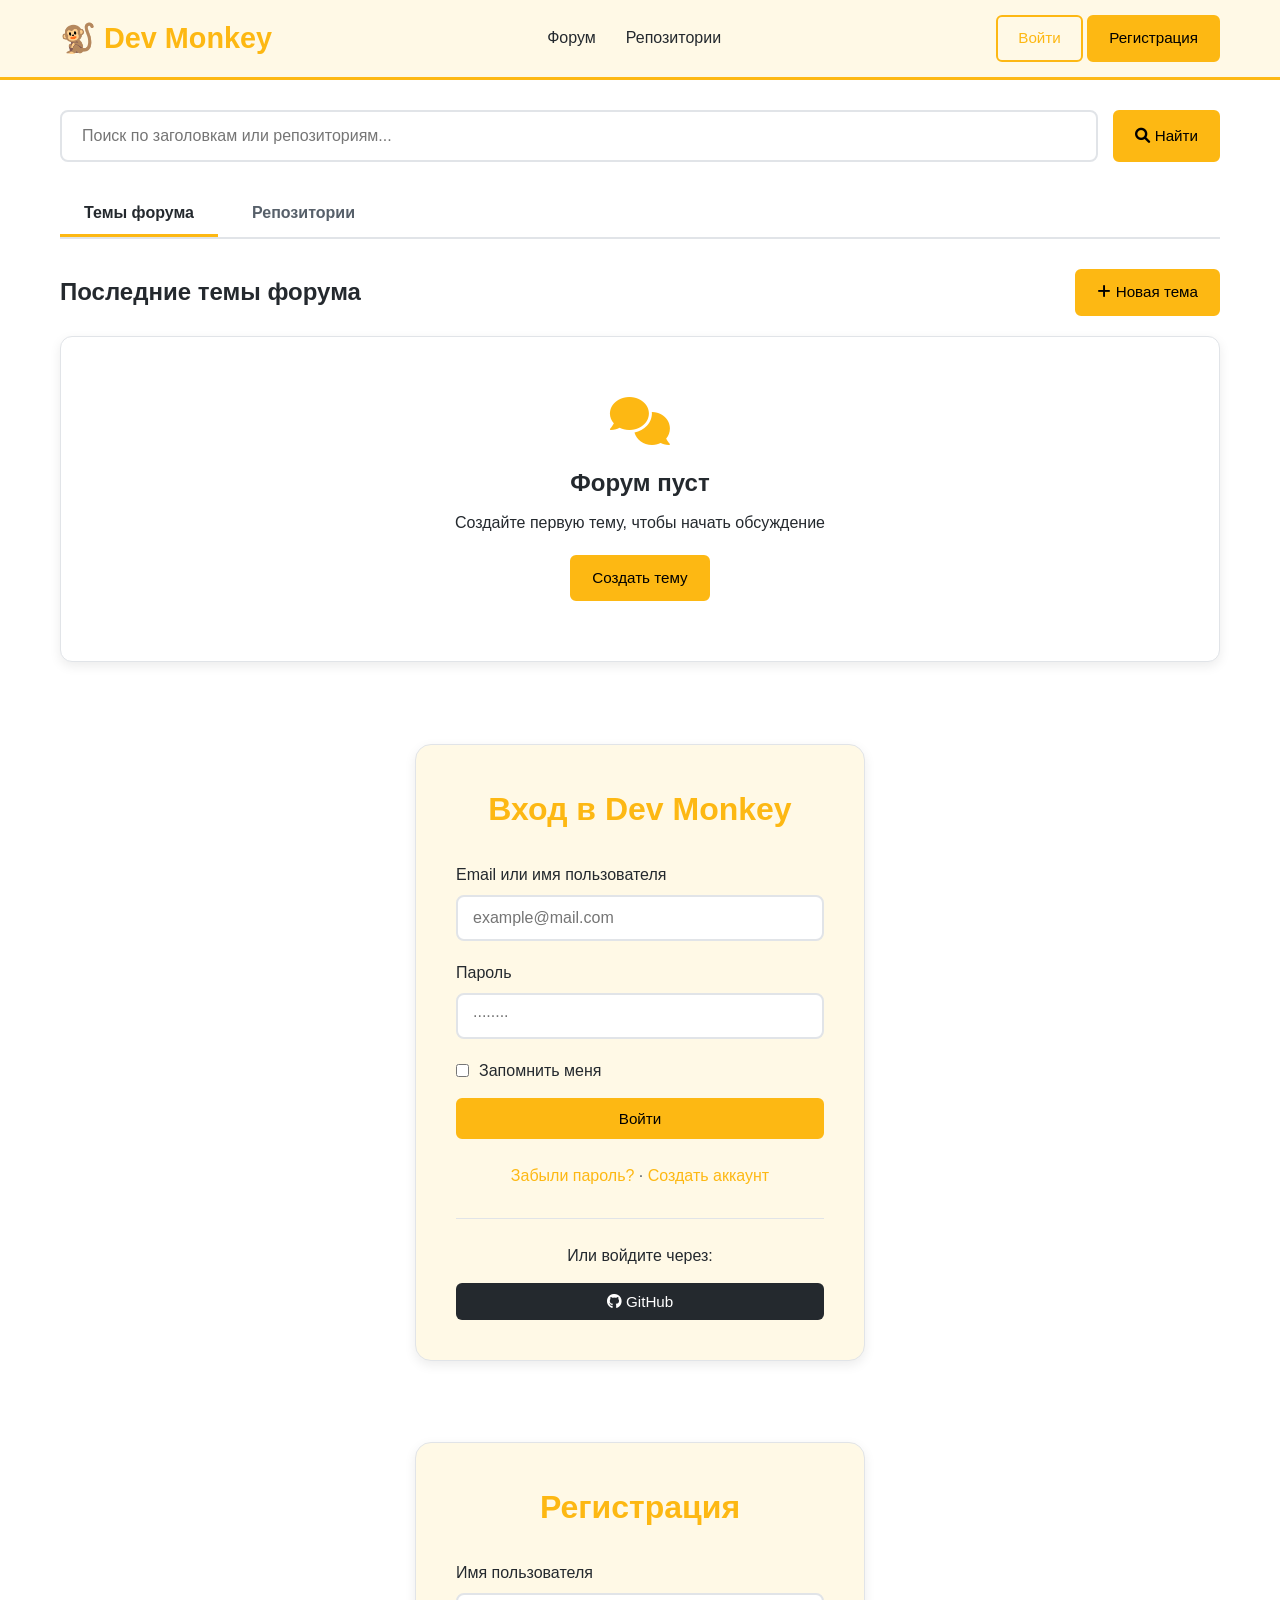
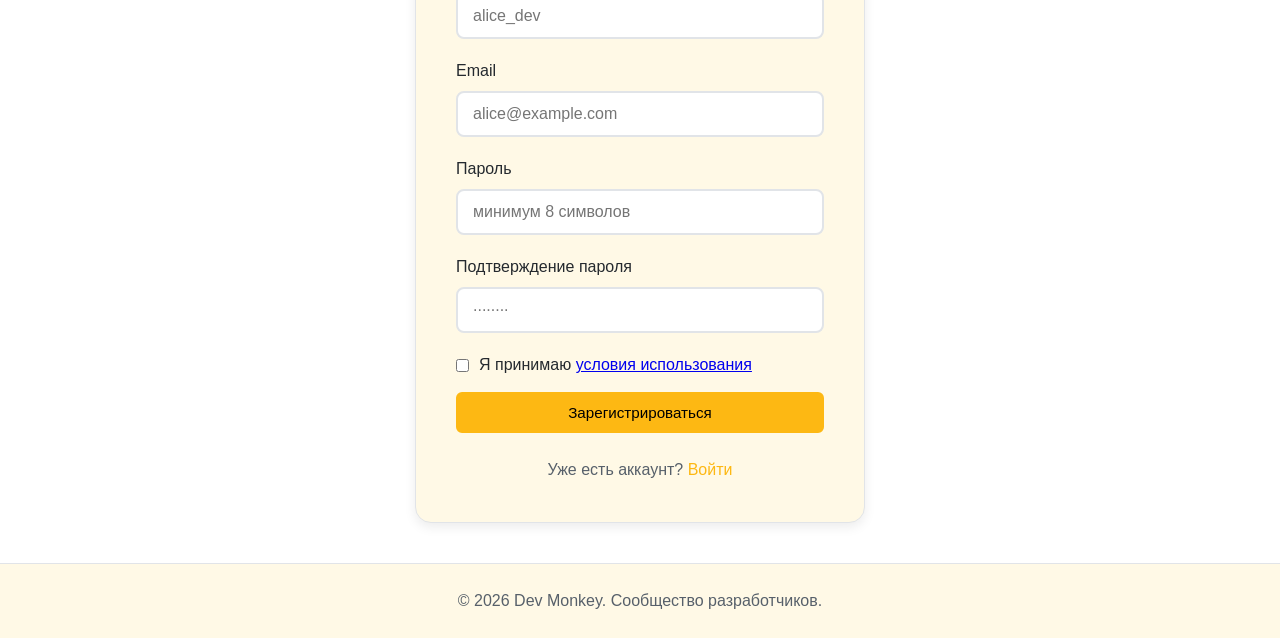
==== commit 7a01ddda: "Create index.html" ====
--- a/index.html
+++ b/index.html
@@ -4,148 +4,602 @@
     <meta charset="UTF-8">
     <meta name="viewport" content="width=device-width, initial-scale=1.0">
     <title>Dev Monkey · Форум и репозитории</title>
-    <link rel="stylesheet" href="styles.css">
     <link rel="stylesheet" href="https://cdnjs.cloudflare.com/ajax/libs/font-awesome/6.0.0-beta3/css/all.min.css">
+    <style>
+        * {
+            margin: 0;
+            padding: 0;
+            box-sizing: border-box;
+        }
+
+        :root {
+            --primary: #FDB813;
+            --primary-dark: #e6a800;
+            --bg: #FFFFFF;
+            --bg-secondary: #FFF9E6;
+            --text: #24292e;
+            --text-light: #57606a;
+            --border: #e1e4e8;
+            --shadow: 0 4px 12px rgba(0,0,0,0.08);
+            --hover-shadow: 0 6px 16px rgba(253, 184, 19, 0.2);
+        }
+
+        body {
+            font-family: -apple-system, BlinkMacSystemFont, 'Segoe UI', Roboto, sans-serif;
+            background: var(--bg);
+            color: var(--text);
+            line-height: 1.5;
+            min-height: 100vh;
+            display: flex;
+            flex-direction: column;
+        }
+
+        .container {
+            max-width: 1200px;
+            margin: 0 auto;
+            padding: 0 20px;
+            width: 100%;
+        }
+
+        /* Хедер */
+        .header {
+            background: var(--bg-secondary);
+            border-bottom: 3px solid var(--primary);
+            padding: 15px 0;
+            position: sticky;
+            top: 0;
+            z-index: 100;
+        }
+
+        .header-container {
+            display: flex;
+            align-items: center;
+            justify-content: space-between;
+            flex-wrap: wrap;
+            gap: 15px;
+        }
+
+        .logo a {
+            font-size: 1.8rem;
+            font-weight: 700;
+            color: var(--primary);
+            text-decoration: none;
+        }
+
+        .nav ul {
+            display: flex;
+            list-style: none;
+            gap: 30px;
+        }
+
+        .nav a {
+            text-decoration: none;
+            color: var(--text);
+            font-weight: 500;
+            padding-bottom: 5px;
+            border-bottom: 2px solid transparent;
+            cursor: pointer;
+        }
+
+        .nav a:hover, .nav a.active {
+            border-bottom-color: var(--primary);
+            color: var(--primary);
+        }
+
+        /* Кнопки */
+        .btn {
+            display: inline-block;
+            padding: 10px 20px;
+            border-radius: 6px;
+            font-weight: 500;
+            text-decoration: none;
+            cursor: pointer;
+            border: 2px solid transparent;
+            transition: all 0.2s;
+            font-size: 0.95rem;
+        }
+
+        .btn-primary {
+            background: var(--primary);
+            color: #000;
+            border-color: var(--primary);
+        }
+
+        .btn-primary:hover {
+            background: var(--primary-dark);
+            border-color: var(--primary-dark);
+            transform: translateY(-2px);
+            box-shadow: var(--hover-shadow);
+        }
+
+        .btn-outline {
+            background: transparent;
+            border: 2px solid var(--primary);
+            color: var(--primary);
+        }
+
+        .btn-outline:hover {
+            background: var(--primary);
+            color: #000;
+        }
+
+        .btn-github {
+            background: #24292e;
+            color: white;
+            border: none;
+            width: 100%;
+            margin-top: 15px;
+        }
+
+        .btn-github:hover {
+            background: #2c974b;
+        }
+
+        .btn-block {
+            width: 100%;
+        }
+
+        /* Поиск */
+        .search-bar {
+            display: flex;
+            gap: 15px;
+            margin: 30px 0;
+        }
+
+        .search-bar input {
+            flex: 1;
+            padding: 15px 20px;
+            border: 2px solid var(--border);
+            border-radius: 8px;
+            font-size: 1rem;
+        }
+
+        .search-bar input:focus {
+            outline: none;
+            border-color: var(--primary);
+            box-shadow: 0 0 0 3px rgba(253, 184, 19, 0.1);
+        }
+
+        /* Вкладки */
+        .tabs {
+            display: flex;
+            gap: 10px;
+            border-bottom: 2px solid var(--border);
+            margin-bottom: 30px;
+        }
+
+        .tab {
+            padding: 12px 24px;
+            background: transparent;
+            border: none;
+            border-bottom: 3px solid transparent;
+            font-weight: 600;
+            color: var(--text-light);
+            cursor: pointer;
+            font-size: 1rem;
+        }
+
+        .tab:hover {
+            color: var(--primary);
+        }
+
+        .tab.active {
+            border-bottom-color: var(--primary);
+            color: var(--text);
+        }
+
+        /* Карточки */
+        .cards-grid {
+            display: grid;
+            grid-template-columns: repeat(auto-fill, minmax(300px, 1fr));
+            gap: 25px;
+            margin-bottom: 40px;
+        }
+
+        .card {
+            background: var(--bg);
+            border: 1px solid var(--border);
+            border-radius: 12px;
+            padding: 25px;
+            transition: all 0.3s;
+            box-shadow: var(--shadow);
+            cursor: pointer;
+        }
+
+        .card:hover {
+            transform: translateY(-5px);
+            box-shadow: var(--hover-shadow);
+            border-color: var(--primary);
+        }
+
+        .empty-state {
+            text-align: center;
+            padding: 60px 30px;
+            grid-column: 1 / -1;
+        }
+
+        .empty-state i {
+            font-size: 48px;
+            color: var(--primary);
+            margin-bottom: 20px;
+        }
+
+        .empty-state h3 {
+            font-size: 1.5rem;
+            margin-bottom: 10px;
+        }
+
+        /* Формы */
+        .form-group {
+            margin-bottom: 20px;
+        }
+
+        .form-group label {
+            display: block;
+            margin-bottom: 8px;
+            font-weight: 500;
+        }
+
+        .form-group input,
+        .form-group select,
+        .form-group textarea {
+            width: 100%;
+            padding: 12px 15px;
+            border: 2px solid var(--border);
+            border-radius: 8px;
+            font-size: 1rem;
+            font-family: inherit;
+        }
+
+        .form-group input:focus,
+        .form-group select:focus,
+        .form-group textarea:focus {
+            outline: none;
+            border-color: var(--primary);
+        }
+
+        .form-check {
+            display: flex;
+            align-items: center;
+            gap: 10px;
+            margin: 15px 0;
+        }
+
+        .form-check input {
+            width: auto;
+        }
+
+        /* Страницы */
+        .page {
+            display: none;
+        }
+
+        .page.active-page {
+            display: block;
+        }
+
+        .auth-page {
+            display: flex;
+            justify-content: center;
+            align-items: center;
+            min-height: calc(100vh - 200px);
+            padding: 40px 0;
+        }
+
+        .auth-box {
+            background: var(--bg-secondary);
+            border-radius: 16px;
+            padding: 40px;
+            width: 100%;
+            max-width: 450px;
+            box-shadow: var(--shadow);
+            border: 1px solid var(--border);
+        }
+
+        .auth-box h2 {
+            margin-bottom: 30px;
+            text-align: center;
+            color: var(--primary);
+            font-size: 2rem;
+        }
+
+        .auth-links {
+            text-align: center;
+            margin-top: 25px;
+            color: var(--text-light);
+        }
+
+        .auth-links a {
+            color: var(--primary);
+            text-decoration: none;
+        }
+
+        .social-login {
+            margin-top: 30px;
+            text-align: center;
+            border-top: 1px solid var(--border);
+            padding-top: 25px;
+        }
+
+        .create-topic-form {
+            max-width: 800px;
+            margin: 30px auto;
+            background: var(--bg-secondary);
+            padding: 40px;
+            border-radius: 16px;
+            border-left: 4px solid var(--primary);
+        }
+
+        .create-topic-form h1 {
+            margin-bottom: 30px;
+        }
+
+        .filters-bar {
+            display: flex;
+            gap: 15px;
+            margin-bottom: 25px;
+            flex-wrap: wrap;
+        }
+
+        .filter-select {
+            padding: 10px 20px;
+            border: 2px solid var(--border);
+            border-radius: 8px;
+            font-size: 0.95rem;
+            background: white;
+            cursor: pointer;
+            min-width: 150px;
+        }
+
+        .repo-details {
+            display: flex;
+            gap: 20px;
+            font-size: 0.9rem;
+            margin: 15px 0;
+            flex-wrap: wrap;
+        }
+
+        .lang-dot {
+            width: 12px;
+            height: 12px;
+            border-radius: 50%;
+            display: inline-block;
+            margin-right: 5px;
+        }
+
+        .footer {
+            background: var(--bg-secondary);
+            border-top: 1px solid var(--border);
+            padding: 25px 0;
+            margin-top: auto;
+            text-align: center;
+            color: var(--text-light);
+        }
+
+        @media (max-width: 768px) {
+            .header-container {
+                flex-direction: column;
+                text-align: center;
+            }
+            .nav ul {
+                gap: 20px;
+                justify-content: center;
+            }
+            .user-actions {
+                width: 100%;
+                justify-content: center;
+            }
+            .cards-grid {
+                grid-template-columns: 1fr;
+            }
+            .auth-box {
+                padding: 30px 20px;
+            }
+        }
+    </style>
 </head>
 <body>
-    <!-- Хедер (демо-состояние: авторизован) -->
+    <!-- Хедер (один для всех страниц) -->
     <header class="header">
         <div class="container header-container">
             <div class="logo">
-                <a href="index.html">Dev Monkey</a>
+                <a href="#" onclick="showPage('home')">🐒 Dev Monkey</a>
             </div>
             <nav class="nav">
                 <ul>
-                    <li><a href="index.html" class="active">Форум</a></li>
-                    <li><a href="index.html?tab=repos">Репозитории</a></li>
+                    <li><a onclick="showPage('home')" class="nav-link" id="nav-home">Форум</a></li>
+                    <li><a onclick="showPage('repos')" class="nav-link" id="nav-repos">Репозитории</a></li>
                 </ul>
             </nav>
-            <div class="user-actions">
-                <!-- Авторизованное состояние (демо) -->
-                <div class="user-profile">
-                    <img src="https://i.pravatar.cc/32?u=monkey" alt="avatar" class="avatar">
-                    <span class="username">alice_dev</span>
-                </div>
+            <div class="user-actions" id="userActions">
+                <a onclick="showPage('login')" class="btn btn-outline">Войти</a>
+                <a onclick="showPage('register')" class="btn btn-primary">Регистрация</a>
             </div>
         </div>
     </header>
 
     <main class="main-content container">
-        <!-- Поисковая строка -->
-        <div class="search-bar">
-            <input type="text" placeholder="Поиск по заголовкам или репозиториям...">
-            <button class="btn btn-primary"><i class="fas fa-search"></i> Найти</button>
+        <!-- Главная страница -->
+        <div id="home-page" class="page active-page">
+            <div class="search-bar">
+                <input type="text" id="homeSearch" placeholder="Поиск по заголовкам или репозиториям...">
+                <button class="btn btn-primary" onclick="search()"><i class="fas fa-search"></i> Найти</button>
+            </div>
+
+            <div class="tabs">
+                <button class="tab active" onclick="showForumTopics()">Темы форума</button>
+                <button class="tab" onclick="window.location.href='#'; showPage('repos')">Репозитории</button>
+            </div>
+
+            <section id="forumTopics">
+                <div class="section-header" style="display: flex; justify-content: space-between; align-items: center; margin-bottom: 20px;">
+                    <h2>Последние темы форума</h2>
+                    <a onclick="showPage('create-topic')" class="btn btn-primary"><i class="fas fa-plus"></i> Новая тема</a>
+                </div>
+                <div class="cards-grid" id="topicsGrid">
+                    <div class="card empty-state">
+                        <i class="fas fa-comments"></i>
+                        <h3>Форум пуст</h3>
+                        <p>Создайте первую тему, чтобы начать обсуждение</p>
+                        <a onclick="showPage('create-topic')" class="btn btn-primary" style="margin-top: 20px;">Создать тему</a>
+                    </div>
+                </div>
+            </section>
         </div>
 
-        <!-- Вкладки навигации -->
-        <div class="tabs">
-            <button class="tab active" data-tab="forum">Темы форума</button>
-            <button class="tab" data-tab="repos">Репозитории</button>
+        <!-- Страница репозиториев -->
+        <div id="repos-page" class="page">
+            <div class="search-bar">
+                <input type="text" id="repoSearch" placeholder="Поиск репозиториев...">
+                <button class="btn btn-primary" onclick="searchRepos()"><i class="fas fa-search"></i> Найти</button>
+            </div>
+
+            <div class="filters-bar">
+                <select id="languageFilter" class="filter-select" onchange="filterRepos()">
+                    <option value="">Все языки</option>
+                    <option value="JavaScript">JavaScript</option>
+                    <option value="Python">Python</option>
+                    <option value="Go">Go</option>
+                    <option value="HTML">HTML</option>
+                </select>
+                
+                <select id="sortFilter" class="filter-select" onchange="sortRepos()">
+                    <option value="stars">По звездам</option>
+                    <option value="forks">По форкам</option>
+                    <option value="name">По имени</option>
+                </select>
+            </div>
+
+            <div class="section-header" style="display: flex; justify-content: space-between; align-items: center; margin-bottom: 20px;">
+                <h2>Популярные репозитории</h2>
+                <a onclick="createRepo()" class="btn btn-primary"><i class="fas fa-plus"></i> Создать репозиторий</a>
+            </div>
+
+            <div class="cards-grid" id="reposGrid"></div>
         </div>
 
-        <!-- Секция "Последние темы форума" (будет видна по умолчанию) -->
-        <section id="forum-topics" class="content-section active-section">
-            <div class="section-header">
-                <h2>Последние темы форума</h2>
-                <a href="#" class="btn btn-primary"><i class="fas fa-plus"></i> Новая тема</a>
-            </div>
-            <div class="cards-grid topics-grid">
-                <!-- Карточка темы 1 -->
-                <div class="card topic-card">
-                    <h3><a href="topic.html">React хуки: использование useMemo и useCallback</a></h3>
-                    <p class="excerpt">Обсуждение оптимизации производительности в функциональных компонентах...</p>
-                    <div class="meta">
-                        <span class="author"><i class="fas fa-user"></i> john_doe</span>
-                        <span class="date"><i class="far fa-calendar"></i> 15 фев 2026</span>
-                        <span class="replies"><i class="far fa-comment"></i> 12 ответов</span>
-                    </div>
+        <!-- Страница создания темы -->
+        <div id="create-topic-page" class="page">
+            <div class="create-topic-form">
+                <h1>Создать новую тему</h1>
+                
+                <form id="topicForm" onsubmit="createTopic(event)">
+                    <div class="form-group">
+                        <label for="title">Заголовок темы</label>
+                        <input type="text" id="title" required placeholder="Например: Проблема с React хуками">
+                    </div>
+
+                    <div class="form-group">
+                        <label for="category">Категория</label>
+                        <select id="category" required>
+                            <option value="">Выберите категорию</option>
+                            <option value="react">React</option>
+                            <option value="python">Python</option>
+                            <option value="javascript">JavaScript</option>
+                            <option value="go">Go</option>
+                            <option value="other">Другое</option>
+                        </select>
+                    </div>
+
+                    <div class="form-group">
+                        <label for="content">Содержание</label>
+                        <textarea id="content" rows="10" required placeholder="Опишите вашу проблему или идею..."></textarea>
+                    </div>
+
+                    <div class="form-group">
+                        <label>
+                            <input type="checkbox" id="linkRepo" onchange="toggleRepoSelector()"> Связать с репозиторием
+                        </label>
+                    </div>
+
+                    <div id="repoSelector" style="display: none; margin-bottom: 20px;">
+                        <select class="form-group">
+                            <option>react-hooks</option>
+                            <option>python-scripts</option>
+                            <option>dev-monkey-forum</option>
+                        </select>
+                    </div>
+
+                    <button type="submit" class="btn btn-primary">Опубликовать тему</button>
+                    <a onclick="showPage('home')" class="btn btn-outline" style="margin-left: 10px;">Отмена</a>
+                </form>
+            </div>
+        </div>
+
+        <!-- Страница входа -->
+        <div id="login-page" class="page auth-page">
+            <div class="auth-box">
+                <h2>Вход в Dev Monkey</h2>
+                <form onsubmit="login(event)">
+                    <div class="form-group">
+                        <label for="login-username">Email или имя пользователя</label>
+                        <input type="text" id="login-username" required placeholder="example@mail.com">
+                    </div>
+                    
+                    <div class="form-group">
+                        <label for="login-password">Пароль</label>
+                        <input type="password" id="login-password" required placeholder="········">
+                    </div>
+
+                    <div class="form-check">
+                        <input type="checkbox" id="remember">
+                        <label for="remember">Запомнить меня</label>
+                    </div>
+
+                    <button type="submit" class="btn btn-primary btn-block">Войти</button>
+                    
+                    <div class="auth-links">
+                        <a href="#">Забыли пароль?</a> · <a onclick="showPage('register')">Создать аккаунт</a>
+                    </div>
+                </form>
+
+                <div class="social-login">
+                    <p>Или войдите через:</p>
+                    <button class="btn btn-github" onclick="githubLogin()">
+                        <i class="fab fa-github"></i> GitHub
+                    </button>
                 </div>
-                <!-- Карточка темы 2 -->
-                <div class="card topic-card">
-                    <h3><a href="topic.html">Python: асинхронное программирование с asyncio</a></h3>
-                    <p class="excerpt">Проблемы с event loop и как правильно структурировать корутины...</p>
-                    <div class="meta">
-                        <span class="author"><i class="fas fa-user"></i> pythonista</span>
-                        <span class="date"><i class="far fa-calendar"></i> 14 фев 2026</span>
-                        <span class="replies"><i class="far fa-comment"></i> 8 ответов</span>
-                    </div>
-                </div>
-                <!-- Карточка темы 3 -->
-                <div class="card topic-card">
-                    <h3><a href="topic.html">CSS Grid или Flexbox: что выбрать?</a></h3>
-                    <p class="excerpt">Сравнение подходов для создания сложных интерфейсов...</p>
-                    <div class="meta">
-                        <span class="author"><i class="fas fa-user"></i> css_guru</span>
-                        <span class="date"><i class="far fa-calendar"></i> 13 фев 2026</span>
-                        <span class="replies"><i class="far fa-comment"></i> 24 ответа</span>
-                    </div>
-                </div>
-                <!-- Карточка темы 4 -->
-                <div class="card topic-card">
-                    <h3><a href="topic.html">Как работает виртуальная машина JavaScript?</a></h3>
-                    <p class="excerpt">Глубокое погружение в V8 и оптимизации JIT...</p>
-                    <div class="meta">
-                        <span class="author"><i class="fas fa-user"></i> js_wizard</span>
-                        <span class="date"><i class="far fa-calendar"></i> 12 фев 2026</span>
-                        <span class="replies"><i class="far fa-comment"></i> 5 ответов</span>
-                    </div>
-                </div>
-            </div>
-        </section>
-
-        <!-- Секция "Популярные репозитории" (скрыта по умолчанию) -->
-        <section id="popular-repos" class="content-section">
-            <div class="section-header">
-                <h2>Популярные репозитории</h2>
-                <a href="#" class="btn btn-primary"><i class="fas fa-plus"></i> Создать репозиторий</a>
-            </div>
-            <div class="cards-grid repos-grid">
-                <!-- Карточка репозитория 1 -->
-                <div class="card repo-card">
-                    <h3><a href="repository.html">react-hooks</a></h3>
-                    <p class="repo-description">Кастомные хуки и лучшие практики использования</p>
-                    <div class="repo-details">
-                        <span class="lang"><span class="lang-dot" style="background: #61DAFB;"></span> JavaScript</span>
-                        <span class="stars"><i class="far fa-star"></i> 1.2k</span>
-                        <span class="forks"><i class="fas fa-code-branch"></i> 342</span>
-                    </div>
-                    <div class="meta author">by <a href="#">facebook</a></div>
-                </div>
-                <!-- Карточка репозитория 2 -->
-                <div class="card repo-card">
-                    <h3><a href="repository.html">python-scripts</a></h3>
-                    <p class="repo-description">Полезные скрипты для автоматизации и анализа данных</p>
-                    <div class="repo-details">
-                        <span class="lang"><span class="lang-dot" style="background: #3572A5;"></span> Python</span>
-                        <span class="stars"><i class="far fa-star"></i> 4.5k</span>
-                        <span class="forks"><i class="fas fa-code-branch"></i> 1.1k</span>
-                    </div>
-                    <div class="meta author">by <a href="#">pythondev</a></div>
-                </div>
-                <!-- Карточка репозитория 3 -->
-                <div class="card repo-card">
-                    <h3><a href="repository.html">dev-monkey-forum</a></h3>
-                    <p class="repo-description">Исходный код этого форума и системы репозиториев</p>
-                    <div class="repo-details">
-                        <span class="lang"><span class="lang-dot" style="background: #e34c26;"></span> HTML</span>
-                        <span class="stars"><i class="far fa-star"></i> 230</span>
-                        <span class="forks"><i class="fas fa-code-branch"></i> 45</span>
-                    </div>
-                    <div class="meta author">by <a href="#">devmonkey</a></div>
-                </div>
-                <!-- Карточка репозитория 4 -->
-                <div class="card repo-card">
-                    <h3><a href="repository.html">go-microservices</a></h3>
-                    <p class="repo-description">Шаблон для микросервисов на Go с Docker и Kubernetes</p>
-                    <div class="repo-details">
-                        <span class="lang"><span class="lang-dot" style="background: #00ADD8;"></span> Go</span>
-                        <span class="stars"><i class="far fa-star"></i> 890</span>
-                        <span class="forks"><i class="fas fa-code-branch"></i> 120</span>
-                    </div>
-                    <div class="meta author">by <a href="#">gopher</a></div>
-                </div>
-            </div>
-        </section>
+            </div>
+        </div>
+
+        <!-- Страница регистрации -->
+        <div id="register-page" class="page auth-page">
+            <div class="auth-box">
+                <h2>Регистрация</h2>
+                <form onsubmit="register(event)">
+                    <div class="form-group">
+                        <label for="reg-username">Имя пользователя</label>
+                        <input type="text" id="reg-username" required placeholder="alice_dev">
+                    </div>
+
+                    <div class="form-group">
+                        <label for="reg-email">Email</label>
+                        <input type="email" id="reg-email" required placeholder="alice@example.com">
+                    </div>
+
+                    <div class="form-group">
+                        <label for="reg-password">Пароль</label>
+                        <input type="password" id="reg-password" required placeholder="минимум 8 символов">
+                    </div>
+
+                    <div class="form-group">
+                        <label for="reg-confirm">Подтверждение пароля</label>
+                        <input type="password" id="reg-confirm" required placeholder="········">
+                    </div>
+
+                    <div class="form-check">
+                        <input type="checkbox" id="terms" required>
+                        <label for="terms">Я принимаю <a href="#">условия использования</a></label>
+                    </div>
+
+                    <button type="submit" class="btn btn-primary btn-block">Зарегистрироваться</button>
+                    
+                    <div class="auth-links">
+                        Уже есть аккаунт? <a onclick="showPage('login')">Войти</a>
+                    </div>
+                </form>
+            </div>
+        </div>
     </main>
 
     <footer class="footer">
@@ -154,7 +608,196 @@
         </div>
     </footer>
 
-    <!-- Простейший переключатель вкладок (без JS, только демо-маркер. В реальности нужен JS) -->
-    <!-- Для чистоты статики, вкладки просто показаны обе, но активна по умолчанию "Темы форума". Вторую секцию скрываем через CSS. -->
+    <script>
+        // Данные для репозиториев
+        const repos = [
+            {name: 'react-hooks', desc: 'Кастомные хуки для React', lang: 'JavaScript', stars: 1200, forks: 342, author: 'facebook'},
+            {name: 'python-scripts', desc: 'Полезные скрипты для автоматизации', lang: 'Python', stars: 4500, forks: 1100, author: 'pythondev'},
+            {name: 'dev-monkey-forum', desc: 'Исходный код форума', lang: 'HTML', stars: 230, forks: 45, author: 'devmonkey'},
+            {name: 'go-microservices', desc: 'Шаблон микросервисов на Go', lang: 'Go', stars: 890, forks: 120, author: 'gopher'}
+        ];
+
+        let currentRepos = [...repos];
+
+        // Навигация между страницами
+        function showPage(pageId) {
+            // Скрыть все страницы
+            document.querySelectorAll('.page').forEach(page => {
+                page.classList.remove('active-page');
+            });
+            
+            // Показать выбранную страницу
+            document.getElementById(pageId + '-page').classList.add('active-page');
+            
+            // Обновить активный пункт меню
+            document.querySelectorAll('.nav-link').forEach(link => {
+                link.classList.remove('active');
+            });
+            
+            if(pageId === 'home') {
+                document.getElementById('nav-home').classList.add('active');
+            } else if(pageId === 'repos') {
+                document.getElementById('nav-repos').classList.add('active');
+                displayRepos(currentRepos);
+            }
+            
+            // Прокрутка вверх
+            window.scrollTo(0, 0);
+        }
+
+        // Поиск на главной
+        function search() {
+            let query = document.getElementById('homeSearch').value;
+            if(query.trim() !== '') {
+                alert('Поиск: "' + query + '"\n\nФункция поиска будет доступна в следующем обновлении!');
+            } else {
+                alert('Введите текст для поиска');
+            }
+        }
+
+        // Переключение селектора репозитория
+        function toggleRepoSelector() {
+            const checkbox = document.getElementById('linkRepo');
+            document.getElementById('repoSelector').style.display = checkbox.checked ? 'block' : 'none';
+        }
+
+        // Создание темы
+        function createTopic(event) {
+            event.preventDefault();
+            const title = document.getElementById('title').value;
+            alert('Тема "' + title + '" создана!\n\nВ реальном проекте вы будете перенаправлены на страницу темы.');
+            showPage('home');
+        }
+
+        // Вход
+        function login(event) {
+            event.preventDefault();
+            const username = document.getElementById('login-username').value;
+            alert('Добро пожаловать, ' + username + '!');
+            showPage('home');
+        }
+
+        // Регистрация
+        function register(event) {
+            event.preventDefault();
+            const username = document.getElementById('reg-username').value;
+            const password = document.getElementById('reg-password').value;
+            const confirm = document.getElementById('reg-confirm').value;
+            const terms = document.getElementById('terms').checked;
+
+            if(!terms) {
+                alert('Необходимо принять условия использования');
+                return;
+            }
+
+            if(password !== confirm) {
+                alert('Пароли не совпадают');
+                return;
+            }
+
+            if(password.length < 8) {
+                alert('Пароль должен содержать минимум 8 символов');
+                return;
+            }
+
+            alert('Регистрация успешна, ' + username + '!\n\nТеперь вы можете войти.');
+            showPage('login');
+        }
+
+        // GitHub вход
+        function githubLogin() {
+            alert('Вход через GitHub (демо-режим)');
+            showPage('home');
+        }
+
+        // Создание репозитория
+        function createRepo() {
+            alert('Функция создания репозитория\n\nЗаполните форму: название, описание, тип (публичный/приватный)');
+        }
+
+        // Отображение репозиториев
+        function displayRepos(reposToShow) {
+            const grid = document.getElementById('reposGrid');
+            
+            if(reposToShow.length === 0) {
+                grid.innerHTML = `
+                    <div class="card empty-state">
+                        <i class="fas fa-code-branch"></i>
+                        <h3>Репозитории не найдены</h3>
+                        <p>Создайте первый репозиторий</p>
+                        <button class="btn btn-primary" onclick="createRepo()">Создать</button>
+                    </div>
+                `;
+                return;
+            }
+
+            grid.innerHTML = reposToShow.map(repo => {
+                const langColor = {
+                    'JavaScript': '#f1e05a',
+                    'Python': '#3572A5',
+                    'HTML': '#e34c26',
+                    'Go': '#00ADD8'
+                }[repo.lang] || '#FDB813';
+
+                return `
+                    <div class="card repo-card" onclick="openRepo('${repo.name}')">
+                        <h3>${repo.name}</h3>
+                        <p class="repo-description">${repo.desc}</p>
+                        <div class="repo-details">
+                            <span class="lang"><span class="lang-dot" style="background: ${langColor};"></span> ${repo.lang}</span>
+                            <span class="stars"><i class="far fa-star"></i> ${repo.stars}</span>
+                            <span class="forks"><i class="fas fa-code-branch"></i> ${repo.forks}</span>
+                        </div>
+                        <div class="meta">by ${repo.author}</div>
+                    </div>
+                `;
+            }).join('');
+        }
+
+        // Поиск по репозиториям
+        function searchRepos() {
+            const query = document.getElementById('repoSearch').value.toLowerCase();
+            currentRepos = repos.filter(repo => 
+                repo.name.toLowerCase().includes(query) || 
+                repo.desc.toLowerCase().includes(query)
+            );
+            displayRepos(currentRepos);
+        }
+
+        // Фильтрация репозиториев
+        function filterRepos() {
+            const lang = document.getElementById('languageFilter').value;
+            if(lang === '') {
+                currentRepos = [...repos];
+            } else {
+                currentRepos = repos.filter(repo => repo.lang === lang);
+            }
+            displayRepos(currentRepos);
+        }
+
+        // Сортировка репозиториев
+        function sortRepos() {
+            const sortBy = document.getElementById('sortFilter').value;
+            currentRepos.sort((a, b) => {
+                if(sortBy === 'stars') return b.stars - a.stars;
+                if(sortBy === 'forks') return b.forks - a.forks;
+                if(sortBy === 'name') return a.name.localeCompare(b.name);
+            });
+            displayRepos(currentRepos);
+        }
+
+        // Открыть репозиторий
+        function openRepo(name) {
+            alert(`Репозиторий: ${name}\n\nЗдесь будет страница с кодом, issues и дискуссиями`);
+        }
+
+        // Показать темы форума
+        function showForumTopics() {
+            // Заглушка
+        }
+
+        // Инициализация
+        displayRepos(repos);
+    </script>
 </body>
 </html>
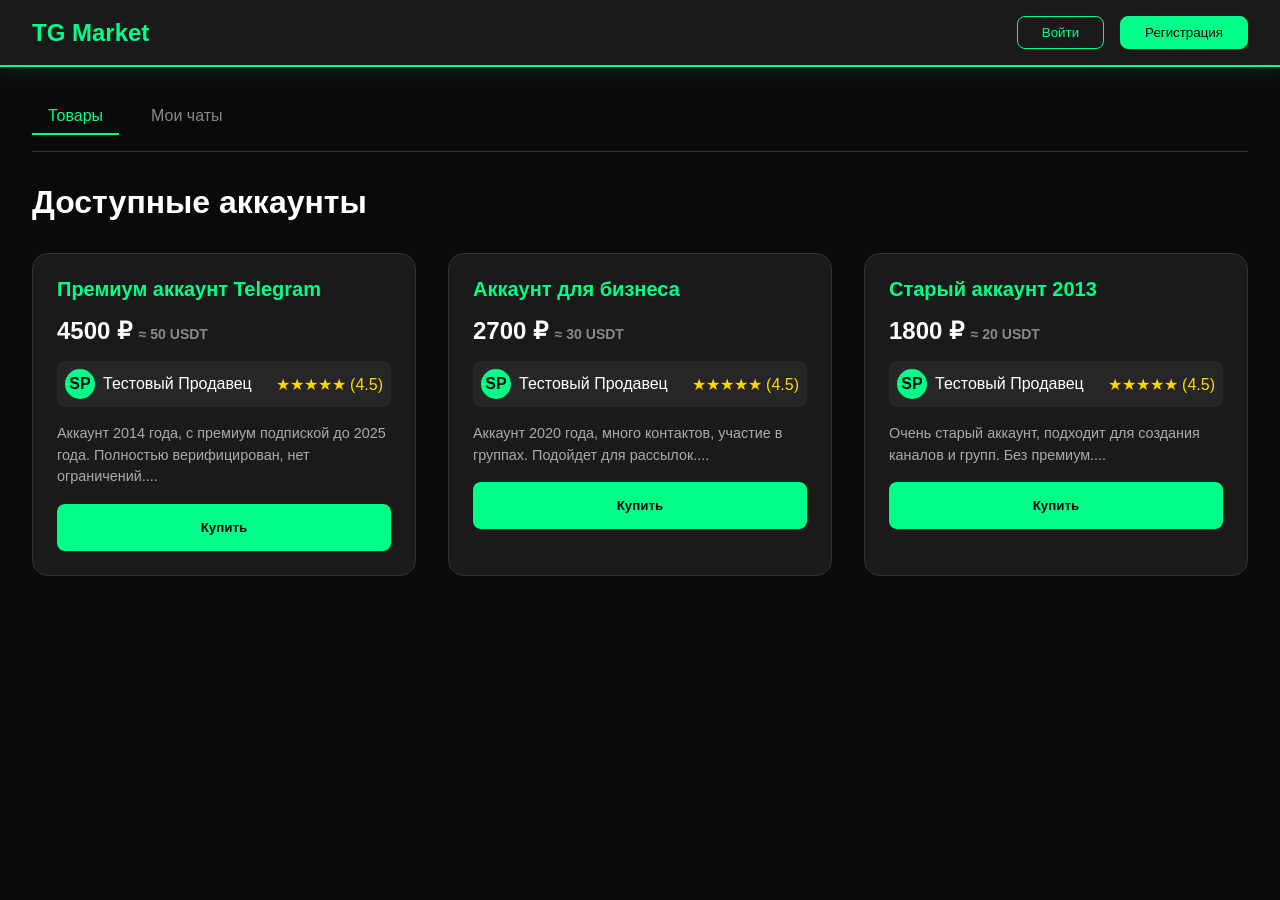
==== commit 92ea7b93: "Create index.html" ====
--- a/index.html
+++ b/index.html
@@ -3,801 +3,1545 @@
 <head>
     <meta charset="UTF-8">
     <meta name="viewport" content="width=device-width, initial-scale=1.0">
-    <title>Dev Monkey · Форум и репозитории</title>
-    <link rel="stylesheet" href="https://cdnjs.cloudflare.com/ajax/libs/font-awesome/6.0.0-beta3/css/all.min.css">
+    <title>Telegram Account Market</title>
     <style>
+        /* ТЕМНАЯ ТЕМА И ОСНОВНЫЕ СТИЛИ */
         * {
             margin: 0;
             padding: 0;
             box-sizing: border-box;
-        }
-
-        :root {
-            --primary: #FDB813;
-            --primary-dark: #e6a800;
-            --bg: #FFFFFF;
-            --bg-secondary: #FFF9E6;
-            --text: #24292e;
-            --text-light: #57606a;
-            --border: #e1e4e8;
-            --shadow: 0 4px 12px rgba(0,0,0,0.08);
-            --hover-shadow: 0 6px 16px rgba(253, 184, 19, 0.2);
+            font-family: -apple-system, BlinkMacSystemFont, 'Segoe UI', Roboto, Oxygen, Ubuntu, sans-serif;
         }
 
         body {
-            font-family: -apple-system, BlinkMacSystemFont, 'Segoe UI', Roboto, sans-serif;
-            background: var(--bg);
-            color: var(--text);
-            line-height: 1.5;
+            background-color: #0a0a0a;
+            color: #ffffff;
             min-height: 100vh;
+        }
+
+        /* НЕОНОВЫЕ АКЦЕНТЫ */
+        .neon-green {
+            color: #00ff88;
+            text-shadow: 0 0 10px rgba(0, 255, 136, 0.3);
+        }
+
+        .neon-red {
+            color: #ff3366;
+            text-shadow: 0 0 10px rgba(255, 51, 102, 0.3);
+        }
+
+        /* НАВИГАЦИЯ */
+        .navbar {
+            background: #1a1a1a;
+            padding: 1rem 2rem;
             display: flex;
-            flex-direction: column;
-        }
-
-        .container {
-            max-width: 1200px;
-            margin: 0 auto;
-            padding: 0 20px;
-            width: 100%;
-        }
-
-        /* Хедер */
-        .header {
-            background: var(--bg-secondary);
-            border-bottom: 3px solid var(--primary);
-            padding: 15px 0;
+            justify-content: space-between;
+            align-items: center;
+            border-bottom: 2px solid #00ff88;
+            box-shadow: 0 0 20px rgba(0, 255, 136, 0.2);
             position: sticky;
             top: 0;
             z-index: 100;
         }
 
-        .header-container {
+        .logo {
+            font-size: 1.5rem;
+            font-weight: bold;
+            color: #00ff88;
+            cursor: pointer;
+        }
+
+        .nav-buttons {
+            display: flex;
+            gap: 1rem;
+        }
+
+        .nav-btn {
+            background: transparent;
+            border: 1px solid #00ff88;
+            color: #00ff88;
+            padding: 0.5rem 1.5rem;
+            border-radius: 8px;
+            cursor: pointer;
+            transition: all 0.3s;
+            font-weight: 500;
+        }
+
+        .nav-btn:hover {
+            background: #00ff88;
+            color: #0a0a0a;
+            box-shadow: 0 0 20px rgba(0, 255, 136, 0.5);
+        }
+
+        .nav-btn.primary {
+            background: #00ff88;
+            color: #0a0a0a;
+        }
+
+        /* ОСНОВНОЙ КОНТЕЙНЕР */
+        .container {
+            max-width: 1400px;
+            margin: 2rem auto;
+            padding: 0 2rem;
+        }
+
+        /* КАРТОЧКИ ТОВАРОВ */
+        .products-grid {
+            display: grid;
+            grid-template-columns: repeat(auto-fill, minmax(300px, 1fr));
+            gap: 2rem;
+            margin-top: 2rem;
+        }
+
+        .product-card {
+            background: #1a1a1a;
+            border-radius: 16px;
+            padding: 1.5rem;
+            border: 1px solid #333;
+            transition: transform 0.3s, box-shadow 0.3s;
+            cursor: pointer;
+            position: relative;
+            overflow: hidden;
+        }
+
+        .product-card:hover {
+            transform: translateY(-5px);
+            box-shadow: 0 10px 30px rgba(0, 255, 136, 0.2);
+            border-color: #00ff88;
+        }
+
+        .product-header {
+            display: flex;
+            justify-content: space-between;
+            align-items: start;
+            margin-bottom: 1rem;
+        }
+
+        .product-title {
+            font-size: 1.25rem;
+            font-weight: bold;
+            color: #00ff88;
+        }
+
+        .product-price {
+            font-size: 1.5rem;
+            font-weight: bold;
+            color: #ffffff;
+        }
+
+        .product-price small {
+            font-size: 0.875rem;
+            color: #888;
+        }
+
+        .product-seller {
             display: flex;
             align-items: center;
-            justify-content: space-between;
-            flex-wrap: wrap;
-            gap: 15px;
-        }
-
-        .logo a {
-            font-size: 1.8rem;
-            font-weight: 700;
-            color: var(--primary);
+            gap: 0.5rem;
+            margin: 1rem 0;
+            padding: 0.5rem;
+            background: rgba(255,255,255,0.05);
+            border-radius: 8px;
+        }
+
+        .seller-avatar {
+            width: 30px;
+            height: 30px;
+            border-radius: 50%;
+            background: #00ff88;
+            display: flex;
+            align-items: center;
+            justify-content: center;
+            color: #0a0a0a;
+            font-weight: bold;
+        }
+
+        .seller-rating {
+            color: #ffd700;
+            margin-left: auto;
+        }
+
+        .product-description {
+            color: #aaa;
+            font-size: 0.9rem;
+            line-height: 1.5;
+            margin: 1rem 0;
+        }
+
+        .buy-btn {
+            width: 100%;
+            padding: 1rem;
+            background: #00ff88;
+            border: none;
+            border-radius: 8px;
+            color: #0a0a0a;
+            font-weight: bold;
+            cursor: pointer;
+            transition: all 0.3s;
+        }
+
+        .buy-btn:hover:not(:disabled) {
+            box-shadow: 0 0 20px rgba(0, 255, 136, 0.5);
+        }
+
+        .buy-btn:disabled {
+            background: #333;
+            color: #666;
+            cursor: not-allowed;
+        }
+
+        /* МОДАЛЬНЫЕ ОКНА */
+        .modal {
+            display: none;
+            position: fixed;
+            top: 0;
+            left: 0;
+            width: 100%;
+            height: 100%;
+            background: rgba(0,0,0,0.9);
+            z-index: 1000;
+            justify-content: center;
+            align-items: center;
+            backdrop-filter: blur(5px);
+        }
+
+        .modal.active {
+            display: flex;
+        }
+
+        .modal-content {
+            background: #1a1a1a;
+            border-radius: 24px;
+            padding: 2rem;
+            max-width: 500px;
+            width: 90%;
+            max-height: 90vh;
+            overflow-y: auto;
+            border: 1px solid #00ff88;
+            box-shadow: 0 0 50px rgba(0, 255, 136, 0.3);
+            animation: modalAppear 0.3s;
+        }
+
+        @keyframes modalAppear {
+            from {
+                opacity: 0;
+                transform: scale(0.9);
+            }
+            to {
+                opacity: 1;
+                transform: scale(1);
+            }
+        }
+
+        /* ФОРМЫ */
+        .form-group {
+            margin-bottom: 1.5rem;
+        }
+
+        .form-group label {
+            display: block;
+            margin-bottom: 0.5rem;
+            color: #00ff88;
+        }
+
+        .form-group input,
+        .form-group textarea,
+        .form-group select {
+            width: 100%;
+            padding: 0.75rem;
+            background: #0a0a0a;
+            border: 1px solid #333;
+            border-radius: 8px;
+            color: #fff;
+            font-size: 1rem;
+            transition: all 0.3s;
+        }
+
+        .form-group input:focus,
+        .form-group textarea:focus {
+            outline: none;
+            border-color: #00ff88;
+            box-shadow: 0 0 10px rgba(0, 255, 136, 0.3);
+        }
+
+        /* СТАТУС ОПЛАТЫ */
+        .payment-status {
+            text-align: center;
+            padding: 2rem;
+        }
+
+        .payment-timer {
+            font-size: 3rem;
+            font-weight: bold;
+            color: #00ff88;
+            margin: 1rem 0;
+        }
+
+        .payment-url {
+            background: #0a0a0a;
+            padding: 1rem;
+            border-radius: 8px;
+            word-break: break-all;
+            margin: 1rem 0;
+        }
+
+        .payment-url a {
+            color: #00ff88;
             text-decoration: none;
         }
 
-        .nav ul {
+        .payment-url a:hover {
+            text-decoration: underline;
+        }
+
+        .spinner {
+            width: 50px;
+            height: 50px;
+            border: 3px solid #333;
+            border-top-color: #00ff88;
+            border-radius: 50%;
+            animation: spin 1s linear infinite;
+            margin: 1rem auto;
+        }
+
+        @keyframes spin {
+            to { transform: rotate(360deg); }
+        }
+
+        /* ЧАТ */
+        .chat-messages {
+            max-height: 400px;
+            overflow-y: auto;
+            padding: 1rem;
+            background: #0a0a0a;
+            border-radius: 16px;
+            margin: 1rem 0;
+        }
+
+        .message {
+            margin-bottom: 1rem;
+            padding: 0.75rem;
+            border-radius: 12px;
+            max-width: 80%;
+        }
+
+        .message.sent {
+            background: #00ff88;
+            color: #0a0a0a;
+            margin-left: auto;
+        }
+
+        .message.received {
+            background: #333;
+            color: #fff;
+        }
+
+        .message-time {
+            font-size: 0.75rem;
+            opacity: 0.7;
+            margin-top: 0.25rem;
+        }
+
+        /* ЗВЕЗДНЫЙ РЕЙТИНГ */
+        .rating {
             display: flex;
-            list-style: none;
-            gap: 30px;
-        }
-
-        .nav a {
-            text-decoration: none;
-            color: var(--text);
-            font-weight: 500;
-            padding-bottom: 5px;
-            border-bottom: 2px solid transparent;
+            gap: 0.5rem;
+            justify-content: center;
+            margin: 1rem 0;
+        }
+
+        .star {
+            font-size: 2rem;
             cursor: pointer;
-        }
-
-        .nav a:hover, .nav a.active {
-            border-bottom-color: var(--primary);
-            color: var(--primary);
-        }
-
-        /* Кнопки */
-        .btn {
-            display: inline-block;
-            padding: 10px 20px;
-            border-radius: 6px;
-            font-weight: 500;
-            text-decoration: none;
-            cursor: pointer;
-            border: 2px solid transparent;
-            transition: all 0.2s;
-            font-size: 0.95rem;
-        }
-
-        .btn-primary {
-            background: var(--primary);
-            color: #000;
-            border-color: var(--primary);
-        }
-
-        .btn-primary:hover {
-            background: var(--primary-dark);
-            border-color: var(--primary-dark);
-            transform: translateY(-2px);
-            box-shadow: var(--hover-shadow);
-        }
-
-        .btn-outline {
-            background: transparent;
-            border: 2px solid var(--primary);
-            color: var(--primary);
-        }
-
-        .btn-outline:hover {
-            background: var(--primary);
-            color: #000;
-        }
-
-        .btn-github {
-            background: #24292e;
-            color: white;
-            border: none;
-            width: 100%;
-            margin-top: 15px;
-        }
-
-        .btn-github:hover {
-            background: #2c974b;
-        }
-
-        .btn-block {
-            width: 100%;
-        }
-
-        /* Поиск */
-        .search-bar {
+            color: #444;
+            transition: all 0.3s;
+        }
+
+        .star.active,
+        .star:hover {
+            color: #ffd700;
+            transform: scale(1.2);
+        }
+
+        /* УВЕДОМЛЕНИЯ */
+        .toast {
+            position: fixed;
+            bottom: 2rem;
+            right: 2rem;
+            padding: 1rem 2rem;
+            background: #1a1a1a;
+            border-left: 4px solid #00ff88;
+            border-radius: 8px;
+            color: #fff;
+            box-shadow: 0 5px 20px rgba(0,0,0,0.5);
+            z-index: 2000;
+            animation: slideIn 0.3s;
+        }
+
+        .toast.error {
+            border-left-color: #ff3366;
+        }
+
+        @keyframes slideIn {
+            from {
+                transform: translateX(100%);
+                opacity: 0;
+            }
+            to {
+                transform: translateX(0);
+                opacity: 1;
+            }
+        }
+
+        /* ПРОФИЛЬ */
+        .profile-info {
+            text-align: center;
+            margin-bottom: 2rem;
+        }
+
+        .profile-avatar {
+            width: 100px;
+            height: 100px;
+            border-radius: 50%;
+            background: #00ff88;
             display: flex;
-            gap: 15px;
-            margin: 30px 0;
-        }
-
-        .search-bar input {
-            flex: 1;
-            padding: 15px 20px;
-            border: 2px solid var(--border);
-            border-radius: 8px;
-            font-size: 1rem;
-        }
-
-        .search-bar input:focus {
-            outline: none;
-            border-color: var(--primary);
-            box-shadow: 0 0 0 3px rgba(253, 184, 19, 0.1);
-        }
-
-        /* Вкладки */
+            align-items: center;
+            justify-content: center;
+            margin: 0 auto 1rem;
+            font-size: 3rem;
+            color: #0a0a0a;
+        }
+
+        .profile-stats {
+            display: flex;
+            justify-content: space-around;
+            margin: 2rem 0;
+            padding: 1rem;
+            background: #0a0a0a;
+            border-radius: 16px;
+        }
+
+        .stat {
+            text-align: center;
+        }
+
+        .stat-value {
+            font-size: 1.5rem;
+            font-weight: bold;
+            color: #00ff88;
+        }
+
+        .stat-label {
+            color: #888;
+            font-size: 0.875rem;
+        }
+
+        /* АДАПТИВНОСТЬ */
+        @media (max-width: 768px) {
+            .navbar {
+                padding: 1rem;
+                flex-direction: column;
+                gap: 1rem;
+            }
+            
+            .products-grid {
+                grid-template-columns: 1fr;
+            }
+            
+            .modal-content {
+                width: 95%;
+                padding: 1rem;
+            }
+        }
+
+        /* ТАБЫ */
         .tabs {
             display: flex;
-            gap: 10px;
-            border-bottom: 2px solid var(--border);
-            margin-bottom: 30px;
+            gap: 1rem;
+            margin-bottom: 2rem;
+            border-bottom: 1px solid #333;
+            padding-bottom: 1rem;
         }
 
         .tab {
-            padding: 12px 24px;
-            background: transparent;
-            border: none;
-            border-bottom: 3px solid transparent;
-            font-weight: 600;
-            color: var(--text-light);
+            padding: 0.5rem 1rem;
             cursor: pointer;
-            font-size: 1rem;
-        }
-
-        .tab:hover {
-            color: var(--primary);
+            color: #888;
+            transition: all 0.3s;
         }
 
         .tab.active {
-            border-bottom-color: var(--primary);
-            color: var(--text);
-        }
-
-        /* Карточки */
-        .cards-grid {
-            display: grid;
-            grid-template-columns: repeat(auto-fill, minmax(300px, 1fr));
-            gap: 25px;
-            margin-bottom: 40px;
-        }
-
-        .card {
-            background: var(--bg);
-            border: 1px solid var(--border);
-            border-radius: 12px;
-            padding: 25px;
-            transition: all 0.3s;
-            box-shadow: var(--shadow);
-            cursor: pointer;
-        }
-
-        .card:hover {
-            transform: translateY(-5px);
-            box-shadow: var(--hover-shadow);
-            border-color: var(--primary);
-        }
-
-        .empty-state {
-            text-align: center;
-            padding: 60px 30px;
-            grid-column: 1 / -1;
-        }
-
-        .empty-state i {
-            font-size: 48px;
-            color: var(--primary);
-            margin-bottom: 20px;
-        }
-
-        .empty-state h3 {
-            font-size: 1.5rem;
-            margin-bottom: 10px;
-        }
-
-        /* Формы */
-        .form-group {
-            margin-bottom: 20px;
-        }
-
-        .form-group label {
-            display: block;
-            margin-bottom: 8px;
-            font-weight: 500;
-        }
-
-        .form-group input,
-        .form-group select,
-        .form-group textarea {
-            width: 100%;
-            padding: 12px 15px;
-            border: 2px solid var(--border);
-            border-radius: 8px;
-            font-size: 1rem;
-            font-family: inherit;
-        }
-
-        .form-group input:focus,
-        .form-group select:focus,
-        .form-group textarea:focus {
-            outline: none;
-            border-color: var(--primary);
-        }
-
-        .form-check {
-            display: flex;
-            align-items: center;
-            gap: 10px;
-            margin: 15px 0;
-        }
-
-        .form-check input {
-            width: auto;
-        }
-
-        /* Страницы */
-        .page {
-            display: none;
-        }
-
-        .page.active-page {
-            display: block;
-        }
-
-        .auth-page {
-            display: flex;
-            justify-content: center;
-            align-items: center;
-            min-height: calc(100vh - 200px);
-            padding: 40px 0;
-        }
-
-        .auth-box {
-            background: var(--bg-secondary);
-            border-radius: 16px;
-            padding: 40px;
-            width: 100%;
-            max-width: 450px;
-            box-shadow: var(--shadow);
-            border: 1px solid var(--border);
-        }
-
-        .auth-box h2 {
-            margin-bottom: 30px;
-            text-align: center;
-            color: var(--primary);
-            font-size: 2rem;
-        }
-
-        .auth-links {
-            text-align: center;
-            margin-top: 25px;
-            color: var(--text-light);
-        }
-
-        .auth-links a {
-            color: var(--primary);
-            text-decoration: none;
-        }
-
-        .social-login {
-            margin-top: 30px;
-            text-align: center;
-            border-top: 1px solid var(--border);
-            padding-top: 25px;
-        }
-
-        .create-topic-form {
-            max-width: 800px;
-            margin: 30px auto;
-            background: var(--bg-secondary);
-            padding: 40px;
-            border-radius: 16px;
-            border-left: 4px solid var(--primary);
-        }
-
-        .create-topic-form h1 {
-            margin-bottom: 30px;
-        }
-
-        .filters-bar {
-            display: flex;
-            gap: 15px;
-            margin-bottom: 25px;
-            flex-wrap: wrap;
-        }
-
-        .filter-select {
-            padding: 10px 20px;
-            border: 2px solid var(--border);
-            border-radius: 8px;
-            font-size: 0.95rem;
-            background: white;
-            cursor: pointer;
-            min-width: 150px;
-        }
-
-        .repo-details {
-            display: flex;
-            gap: 20px;
-            font-size: 0.9rem;
-            margin: 15px 0;
-            flex-wrap: wrap;
-        }
-
-        .lang-dot {
-            width: 12px;
-            height: 12px;
-            border-radius: 50%;
-            display: inline-block;
-            margin-right: 5px;
-        }
-
-        .footer {
-            background: var(--bg-secondary);
-            border-top: 1px solid var(--border);
-            padding: 25px 0;
-            margin-top: auto;
-            text-align: center;
-            color: var(--text-light);
-        }
-
-        @media (max-width: 768px) {
-            .header-container {
-                flex-direction: column;
-                text-align: center;
-            }
-            .nav ul {
-                gap: 20px;
-                justify-content: center;
-            }
-            .user-actions {
-                width: 100%;
-                justify-content: center;
-            }
-            .cards-grid {
-                grid-template-columns: 1fr;
-            }
-            .auth-box {
-                padding: 30px 20px;
-            }
+            color: #00ff88;
+            border-bottom: 2px solid #00ff88;
         }
     </style>
 </head>
 <body>
-    <!-- Хедер (один для всех страниц) -->
-    <header class="header">
-        <div class="container header-container">
-            <div class="logo">
-                <a href="#" onclick="showPage('home')">🐒 Dev Monkey</a>
-            </div>
-            <nav class="nav">
-                <ul>
-                    <li><a onclick="showPage('home')" class="nav-link" id="nav-home">Форум</a></li>
-                    <li><a onclick="showPage('repos')" class="nav-link" id="nav-repos">Репозитории</a></li>
-                </ul>
-            </nav>
-            <div class="user-actions" id="userActions">
-                <a onclick="showPage('login')" class="btn btn-outline">Войти</a>
-                <a onclick="showPage('register')" class="btn btn-primary">Регистрация</a>
-            </div>
+    <!-- НАВИГАЦИЯ -->
+    <nav class="navbar">
+        <div class="logo" onclick="showMainPage()">TG Market</div>
+        <div class="nav-buttons">
+            <button class="nav-btn" id="sellBtn" style="display: none;" onclick="showSellForm()">Продать</button>
+            <button class="nav-btn" id="profileBtn" style="display: none;" onclick="showProfile()">Профиль</button>
+            <button class="nav-btn" id="loginBtn" onclick="showLoginModal()">Войти</button>
+            <button class="nav-btn primary" id="registerBtn" onclick="showRegisterModal()">Регистрация</button>
+            <button class="nav-btn" id="logoutBtn" style="display: none;" onclick="logout()">Выйти</button>
         </div>
-    </header>
-
-    <main class="main-content container">
-        <!-- Главная страница -->
-        <div id="home-page" class="page active-page">
-            <div class="search-bar">
-                <input type="text" id="homeSearch" placeholder="Поиск по заголовкам или репозиториям...">
-                <button class="btn btn-primary" onclick="search()"><i class="fas fa-search"></i> Найти</button>
-            </div>
-
-            <div class="tabs">
-                <button class="tab active" onclick="showForumTopics()">Темы форума</button>
-                <button class="tab" onclick="window.location.href='#'; showPage('repos')">Репозитории</button>
-            </div>
-
-            <section id="forumTopics">
-                <div class="section-header" style="display: flex; justify-content: space-between; align-items: center; margin-bottom: 20px;">
-                    <h2>Последние темы форума</h2>
-                    <a onclick="showPage('create-topic')" class="btn btn-primary"><i class="fas fa-plus"></i> Новая тема</a>
+    </nav>
+
+    <!-- ОСНОВНОЙ КОНТЕЙНЕР -->
+    <div class="container" id="mainContainer">
+        <div class="tabs" id="mainTabs">
+            <div class="tab active" onclick="switchTab('products')">Товары</div>
+            <div class="tab" onclick="switchTab('chats')">Мои чаты</div>
+        </div>
+        <div id="productsContainer">
+            <h1>Доступные аккаунты</h1>
+            <div class="products-grid" id="productsGrid"></div>
+        </div>
+        <div id="chatsContainer" style="display: none;">
+            <h1>Мои чаты</h1>
+            <div class="products-grid" id="chatsGrid"></div>
+        </div>
+    </div>
+
+    <!-- МОДАЛЬНОЕ ОКНО ВХОДА -->
+    <div class="modal" id="loginModal">
+        <div class="modal-content">
+            <h2 class="neon-green">Вход</h2>
+            <form id="loginForm" onsubmit="handleLogin(event)">
+                <div class="form-group">
+                    <label>Email</label>
+                    <input type="email" id="loginEmail" value="user@test.com" required>
                 </div>
-                <div class="cards-grid" id="topicsGrid">
-                    <div class="card empty-state">
-                        <i class="fas fa-comments"></i>
-                        <h3>Форум пуст</h3>
-                        <p>Создайте первую тему, чтобы начать обсуждение</p>
-                        <a onclick="showPage('create-topic')" class="btn btn-primary" style="margin-top: 20px;">Создать тему</a>
-                    </div>
+                <div class="form-group">
+                    <label>Пароль</label>
+                    <input type="password" id="loginPassword" value="123" required>
                 </div>
-            </section>
+                <button type="submit" class="buy-btn">Войти</button>
+            </form>
         </div>
-
-        <!-- Страница репозиториев -->
-        <div id="repos-page" class="page">
-            <div class="search-bar">
-                <input type="text" id="repoSearch" placeholder="Поиск репозиториев...">
-                <button class="btn btn-primary" onclick="searchRepos()"><i class="fas fa-search"></i> Найти</button>
-            </div>
-
-            <div class="filters-bar">
-                <select id="languageFilter" class="filter-select" onchange="filterRepos()">
-                    <option value="">Все языки</option>
-                    <option value="JavaScript">JavaScript</option>
-                    <option value="Python">Python</option>
-                    <option value="Go">Go</option>
-                    <option value="HTML">HTML</option>
-                </select>
+    </div>
+
+    <!-- МОДАЛЬНОЕ ОКНО РЕГИСТРАЦИИ -->
+    <div class="modal" id="registerModal">
+        <div class="modal-content">
+            <h2 class="neon-green">Регистрация</h2>
+            <form id="registerForm" onsubmit="handleRegister(event)">
+                <div class="form-group">
+                    <label>Имя</label>
+                    <input type="text" id="registerName" required>
+                </div>
+                <div class="form-group">
+                    <label>Email</label>
+                    <input type="email" id="registerEmail" required>
+                </div>
+                <div class="form-group">
+                    <label>Пароль</label>
+                    <input type="password" id="registerPassword" required>
+                </div>
+                <button type="submit" class="buy-btn">Зарегистрироваться</button>
+            </form>
+        </div>
+    </div>
+
+    <!-- МОДАЛЬНОЕ ОКНО ТОВАРА -->
+    <div class="modal" id="productModal">
+        <div class="modal-content">
+            <div id="productModalContent"></div>
+        </div>
+    </div>
+
+    <!-- МОДАЛЬНОЕ ОКНО ОПЛАТЫ -->
+    <div class="modal" id="paymentModal">
+        <div class="modal-content">
+            <div id="paymentContent"></div>
+        </div>
+    </div>
+
+    <!-- МОДАЛЬНОЕ ОКНО ЧАТА -->
+    <div class="modal" id="chatModal">
+        <div class="modal-content">
+            <div id="chatContent"></div>
+        </div>
+    </div>
+
+    <!-- МОДАЛЬНОЕ ОКНО ПРОФИЛЯ -->
+    <div class="modal" id="profileModal">
+        <div class="modal-content">
+            <div id="profileContent"></div>
+        </div>
+    </div>
+
+    <!-- МОДАЛЬНОЕ ОКНО ОТЗЫВА -->
+    <div class="modal" id="reviewModal">
+        <div class="modal-content">
+            <div id="reviewContent"></div>
+        </div>
+    </div>
+
+    <script>
+        // ==================== ХРАНЕНИЕ ДАННЫХ ====================
+        const Storage = {
+            // Инициализация тестовых данных
+            init: function() {
+                if (!localStorage.getItem('users')) {
+                    const users = [
+                        {
+                            id: '1',
+                            name: 'Тестовый Продавец',
+                            email: 'seller@test.com',
+                            password: '123',
+                            avatar: 'SP',
+                            rating: 4.5,
+                            reviews: []
+                        },
+                        {
+                            id: '2',
+                            name: 'Тестовый Покупатель',
+                            email: 'user@test.com',
+                            password: '123',
+                            avatar: 'TP',
+                            rating: 0,
+                            reviews: []
+                        }
+                    ];
+                    localStorage.setItem('users', JSON.stringify(users));
+                }
+
+                if (!localStorage.getItem('products')) {
+                    const products = [
+                        {
+                            id: '1',
+                            sellerId: '1',
+                            sellerName: 'Тестовый Продавец',
+                            title: 'Премиум аккаунт Telegram',
+                            description: 'Аккаунт 2014 года, с премиум подпиской до 2025 года. Полностью верифицирован, нет ограничений.',
+                            price: 4500,
+                            priceUSDT: 50,
+                            active: true,
+                            createdAt: new Date().toISOString()
+                        },
+                        {
+                            id: '2',
+                            sellerId: '1',
+                            sellerName: 'Тестовый Продавец',
+                            title: 'Аккаунт для бизнеса',
+                            description: 'Аккаунт 2020 года, много контактов, участие в группах. Подойдет для рассылок.',
+                            price: 2700,
+                            priceUSDT: 30,
+                            active: true,
+                            createdAt: new Date().toISOString()
+                        },
+                        {
+                            id: '3',
+                            sellerId: '1',
+                            sellerName: 'Тестовый Продавец',
+                            title: 'Старый аккаунт 2013',
+                            description: 'Очень старый аккаунт, подходит для создания каналов и групп. Без премиум.',
+                            price: 1800,
+                            priceUSDT: 20,
+                            active: true,
+                            createdAt: new Date().toISOString()
+                        }
+                    ];
+                    localStorage.setItem('products', JSON.stringify(products));
+                }
+
+                if (!localStorage.getItem('chats')) {
+                    localStorage.setItem('chats', JSON.stringify([]));
+                }
+
+                if (!localStorage.getItem('orders')) {
+                    localStorage.setItem('orders', JSON.stringify([]));
+                }
+            },
+
+            // Пользователи
+            getUsers: function() {
+                return JSON.parse(localStorage.getItem('users')) || [];
+            },
+
+            getUser: function(email, password) {
+                const users = this.getUsers();
+                return users.find(u => u.email === email && u.password === password);
+            },
+
+            getUserById: function(id) {
+                const users = this.getUsers();
+                return users.find(u => u.id === id);
+            },
+
+            addUser: function(user) {
+                const users = this.getUsers();
+                user.id = Date.now().toString();
+                user.avatar = user.name.split(' ').map(n => n[0]).join('').toUpperCase().slice(0, 2);
+                user.rating = 0;
+                user.reviews = [];
+                users.push(user);
+                localStorage.setItem('users', JSON.stringify(users));
+                return user;
+            },
+
+            updateUserRating: function(userId, newRating) {
+                const users = this.getUsers();
+                const user = users.find(u => u.id === userId);
+                if (user) {
+                    if (!user.reviews) user.reviews = [];
+                    user.reviews.push(newRating);
+                    const sum = user.reviews.reduce((a, b) => a + b, 0);
+                    user.rating = sum / user.reviews.length;
+                    localStorage.setItem('users', JSON.stringify(users));
+                }
+            },
+
+            // Товары
+            getProducts: function() {
+                return JSON.parse(localStorage.getItem('products')) || [];
+            },
+
+            getProduct: function(id) {
+                const products = this.getProducts();
+                return products.find(p => p.id === id);
+            },
+
+            addProduct: function(product) {
+                const products = this.getProducts();
+                product.id = Date.now().toString();
+                product.active = true;
+                product.createdAt = new Date().toISOString();
+                products.push(product);
+                localStorage.setItem('products', JSON.stringify(products));
+                return product;
+            },
+
+            deactivateProduct: function(productId) {
+                const products = this.getProducts();
+                const product = products.find(p => p.id === productId);
+                if (product) {
+                    product.active = false;
+                    localStorage.setItem('products', JSON.stringify(products));
+                }
+            },
+
+            // Чаты
+            getChats: function() {
+                return JSON.parse(localStorage.getItem('chats')) || [];
+            },
+
+            getChat: function(productId, buyerId, sellerId) {
+                const chats = this.getChats();
+                return chats.find(c => c.productId === productId && c.buyerId === buyerId && c.sellerId === sellerId);
+            },
+
+            createChat: function(productId, buyerId, sellerId) {
+                const chats = this.getChats();
+                const existingChat = this.getChat(productId, buyerId, sellerId);
+                if (existingChat) return existingChat;
+
+                const chat = {
+                    id: Date.now().toString(),
+                    productId,
+                    buyerId,
+                    sellerId,
+                    messages: [
+                        {
+                            id: Date.now(),
+                            senderId: 'system',
+                            text: 'Чат создан после успешной оплаты. Продавец может отправить данные аккаунта.',
+                            timestamp: new Date().toISOString()
+                        }
+                    ],
+                    status: 'active',
+                    confirmed: false,
+                    createdAt: new Date().toISOString()
+                };
+                chats.push(chat);
+                localStorage.setItem('chats', JSON.stringify(chats));
+                return chat;
+            },
+
+            addMessage: function(chatId, senderId, text) {
+                const chats = this.getChats();
+                const chat = chats.find(c => c.id === chatId);
+                if (chat) {
+                    if (!chat.messages) chat.messages = [];
+                    chat.messages.push({
+                        id: Date.now(),
+                        senderId,
+                        text,
+                        timestamp: new Date().toISOString()
+                    });
+                    localStorage.setItem('chats', JSON.stringify(chats));
+                }
+                return chat;
+            },
+
+            confirmDelivery: function(chatId) {
+                const chats = this.getChats();
+                const chat = chats.find(c => c.id === chatId);
+                if (chat) {
+                    chat.confirmed = true;
+                    chat.status = 'completed';
+                    localStorage.setItem('chats', JSON.stringify(chats));
+                }
+                return chat;
+            },
+
+            // Заказы
+            getOrders: function() {
+                return JSON.parse(localStorage.getItem('orders')) || [];
+            },
+
+            createOrder: function(productId, buyerId, invoiceId) {
+                const orders = this.getOrders();
+                const order = {
+                    id: Date.now().toString(),
+                    productId,
+                    buyerId,
+                    invoiceId,
+                    status: 'pending',
+                    createdAt: new Date().toISOString()
+                };
+                orders.push(order);
+                localStorage.setItem('orders', JSON.stringify(orders));
+                return order;
+            },
+
+            updateOrderStatus: function(invoiceId, status) {
+                const orders = this.getOrders();
+                const order = orders.find(o => o.invoiceId === invoiceId);
+                if (order) {
+                    order.status = status;
+                    if (status === 'paid') {
+                        order.paidAt = new Date().toISOString();
+                    }
+                    localStorage.setItem('orders', JSON.stringify(orders));
+                }
+                return order;
+            }
+        };
+
+        // ==================== API CRYPTO BOT ====================
+        const CryptoAPI = {
+            token: '452163:AAGTBJKe7YvufexfRN78tFhnTdGywQyUMSX',
+            baseUrl: 'https://pay.crypt.bot/api',
+
+            async createInvoice(amount, description) {
+                try {
+                    const response = await fetch(`${this.baseUrl}/createInvoice`, {
+                        method: 'POST',
+                        headers: {
+                            'Content-Type': 'application/json',
+                            'Crypto-Pay-API-Token': this.token
+                        },
+                        body: JSON.stringify({
+                            asset: 'USDT',
+                            amount: amount.toFixed(2),
+                            description: description,
+                            expires_in: 300 // 5 минут
+                        })
+                    });
+
+                    if (!response.ok) {
+                        throw new Error(`HTTP error! status: ${response.status}`);
+                    }
+
+                    const data = await response.json();
+                    if (!data.ok) {
+                        throw new Error(data.error || 'Failed to create invoice');
+                    }
+
+                    return data.result;
+                } catch (error) {
+                    console.error('Error creating invoice:', error);
+                    throw error;
+                }
+            },
+
+            async checkPayment(invoiceId) {
+                try {
+                    const response = await fetch(`${this.baseUrl}/getInvoices`, {
+                        method: 'GET',
+                        headers: {
+                            'Crypto-Pay-API-Token': this.token
+                        }
+                    });
+
+                    if (!response.ok) {
+                        throw new Error(`HTTP error! status: ${response.status}`);
+                    }
+
+                    const data = await response.json();
+                    if (!data.ok) {
+                        throw new Error(data.error || 'Failed to get invoices');
+                    }
+
+                    const invoice = data.result.items.find(i => i.invoice_id === invoiceId);
+                    return invoice ? invoice.status : null;
+                } catch (error) {
+                    console.error('Error checking payment:', error);
+                    throw error;
+                }
+            },
+
+            async refund(invoiceId) {
+                try {
+                    const response = await fetch(`${this.baseUrl}/refund`, {
+                        method: 'POST',
+                        headers: {
+                            'Content-Type': 'application/json',
+                            'Crypto-Pay-API-Token': this.token
+                        },
+                        body: JSON.stringify({
+                            invoice_id: invoiceId
+                        })
+                    });
+
+                    const data = await response.json();
+                    return data.ok;
+                } catch (error) {
+                    console.error('Error refund:', error);
+                    return false;
+                }
+            }
+        };
+
+        // ==================== ОСНОВНАЯ ЛОГИКА ====================
+        let currentUser = null;
+        let paymentInterval = null;
+        let currentInvoice = null;
+
+        // Инициализация
+        Storage.init();
+        loadProducts();
+
+        // Показать уведомление
+        function showToast(message, type = 'success') {
+            const toast = document.createElement('div');
+            toast.className = `toast ${type === 'error' ? 'error' : ''}`;
+            toast.textContent = message;
+            document.body.appendChild(toast);
+            setTimeout(() => toast.remove(), 3000);
+        }
+
+        // Загрузка товаров
+        function loadProducts() {
+            const products = Storage.getProducts().filter(p => p.active);
+            const grid = document.getElementById('productsGrid');
+            
+            grid.innerHTML = products.map(product => {
+                const seller = Storage.getUserById(product.sellerId);
+                const rating = seller ? seller.rating || 0 : 0;
+                const stars = '★'.repeat(Math.round(rating)) + '☆'.repeat(5 - Math.round(rating));
                 
-                <select id="sortFilter" class="filter-select" onchange="sortRepos()">
-                    <option value="stars">По звездам</option>
-                    <option value="forks">По форкам</option>
-                    <option value="name">По имени</option>
-                </select>
-            </div>
-
-            <div class="section-header" style="display: flex; justify-content: space-between; align-items: center; margin-bottom: 20px;">
-                <h2>Популярные репозитории</h2>
-                <a onclick="createRepo()" class="btn btn-primary"><i class="fas fa-plus"></i> Создать репозиторий</a>
-            </div>
-
-            <div class="cards-grid" id="reposGrid"></div>
-        </div>
-
-        <!-- Страница создания темы -->
-        <div id="create-topic-page" class="page">
-            <div class="create-topic-form">
-                <h1>Создать новую тему</h1>
-                
-                <form id="topicForm" onsubmit="createTopic(event)">
-                    <div class="form-group">
-                        <label for="title">Заголовок темы</label>
-                        <input type="text" id="title" required placeholder="Например: Проблема с React хуками">
-                    </div>
-
-                    <div class="form-group">
-                        <label for="category">Категория</label>
-                        <select id="category" required>
-                            <option value="">Выберите категорию</option>
-                            <option value="react">React</option>
-                            <option value="python">Python</option>
-                            <option value="javascript">JavaScript</option>
-                            <option value="go">Go</option>
-                            <option value="other">Другое</option>
-                        </select>
-                    </div>
-
-                    <div class="form-group">
-                        <label for="content">Содержание</label>
-                        <textarea id="content" rows="10" required placeholder="Опишите вашу проблему или идею..."></textarea>
-                    </div>
-
-                    <div class="form-group">
-                        <label>
-                            <input type="checkbox" id="linkRepo" onchange="toggleRepoSelector()"> Связать с репозиторием
-                        </label>
-                    </div>
-
-                    <div id="repoSelector" style="display: none; margin-bottom: 20px;">
-                        <select class="form-group">
-                            <option>react-hooks</option>
-                            <option>python-scripts</option>
-                            <option>dev-monkey-forum</option>
-                        </select>
-                    </div>
-
-                    <button type="submit" class="btn btn-primary">Опубликовать тему</button>
-                    <a onclick="showPage('home')" class="btn btn-outline" style="margin-left: 10px;">Отмена</a>
-                </form>
-            </div>
-        </div>
-
-        <!-- Страница входа -->
-        <div id="login-page" class="page auth-page">
-            <div class="auth-box">
-                <h2>Вход в Dev Monkey</h2>
-                <form onsubmit="login(event)">
-                    <div class="form-group">
-                        <label for="login-username">Email или имя пользователя</label>
-                        <input type="text" id="login-username" required placeholder="example@mail.com">
-                    </div>
-                    
-                    <div class="form-group">
-                        <label for="login-password">Пароль</label>
-                        <input type="password" id="login-password" required placeholder="········">
-                    </div>
-
-                    <div class="form-check">
-                        <input type="checkbox" id="remember">
-                        <label for="remember">Запомнить меня</label>
-                    </div>
-
-                    <button type="submit" class="btn btn-primary btn-block">Войти</button>
-                    
-                    <div class="auth-links">
-                        <a href="#">Забыли пароль?</a> · <a onclick="showPage('register')">Создать аккаунт</a>
-                    </div>
-                </form>
-
-                <div class="social-login">
-                    <p>Или войдите через:</p>
-                    <button class="btn btn-github" onclick="githubLogin()">
-                        <i class="fab fa-github"></i> GitHub
-                    </button>
-                </div>
-            </div>
-        </div>
-
-        <!-- Страница регистрации -->
-        <div id="register-page" class="page auth-page">
-            <div class="auth-box">
-                <h2>Регистрация</h2>
-                <form onsubmit="register(event)">
-                    <div class="form-group">
-                        <label for="reg-username">Имя пользователя</label>
-                        <input type="text" id="reg-username" required placeholder="alice_dev">
-                    </div>
-
-                    <div class="form-group">
-                        <label for="reg-email">Email</label>
-                        <input type="email" id="reg-email" required placeholder="alice@example.com">
-                    </div>
-
-                    <div class="form-group">
-                        <label for="reg-password">Пароль</label>
-                        <input type="password" id="reg-password" required placeholder="минимум 8 символов">
-                    </div>
-
-                    <div class="form-group">
-                        <label for="reg-confirm">Подтверждение пароля</label>
-                        <input type="password" id="reg-confirm" required placeholder="········">
-                    </div>
-
-                    <div class="form-check">
-                        <input type="checkbox" id="terms" required>
-                        <label for="terms">Я принимаю <a href="#">условия использования</a></label>
-                    </div>
-
-                    <button type="submit" class="btn btn-primary btn-block">Зарегистрироваться</button>
-                    
-                    <div class="auth-links">
-                        Уже есть аккаунт? <a onclick="showPage('login')">Войти</a>
-                    </div>
-                </form>
-            </div>
-        </div>
-    </main>
-
-    <footer class="footer">
-        <div class="container">
-            <p>&copy; 2026 Dev Monkey. Сообщество разработчиков.</p>
-        </div>
-    </footer>
-
-    <script>
-        // Данные для репозиториев
-        const repos = [
-            {name: 'react-hooks', desc: 'Кастомные хуки для React', lang: 'JavaScript', stars: 1200, forks: 342, author: 'facebook'},
-            {name: 'python-scripts', desc: 'Полезные скрипты для автоматизации', lang: 'Python', stars: 4500, forks: 1100, author: 'pythondev'},
-            {name: 'dev-monkey-forum', desc: 'Исходный код форума', lang: 'HTML', stars: 230, forks: 45, author: 'devmonkey'},
-            {name: 'go-microservices', desc: 'Шаблон микросервисов на Go', lang: 'Go', stars: 890, forks: 120, author: 'gopher'}
-        ];
-
-        let currentRepos = [...repos];
-
-        // Навигация между страницами
-        function showPage(pageId) {
-            // Скрыть все страницы
-            document.querySelectorAll('.page').forEach(page => {
-                page.classList.remove('active-page');
-            });
-            
-            // Показать выбранную страницу
-            document.getElementById(pageId + '-page').classList.add('active-page');
-            
-            // Обновить активный пункт меню
-            document.querySelectorAll('.nav-link').forEach(link => {
-                link.classList.remove('active');
-            });
-            
-            if(pageId === 'home') {
-                document.getElementById('nav-home').classList.add('active');
-            } else if(pageId === 'repos') {
-                document.getElementById('nav-repos').classList.add('active');
-                displayRepos(currentRepos);
-            }
-            
-            // Прокрутка вверх
-            window.scrollTo(0, 0);
-        }
-
-        // Поиск на главной
-        function search() {
-            let query = document.getElementById('homeSearch').value;
-            if(query.trim() !== '') {
-                alert('Поиск: "' + query + '"\n\nФункция поиска будет доступна в следующем обновлении!');
-            } else {
-                alert('Введите текст для поиска');
-            }
-        }
-
-        // Переключение селектора репозитория
-        function toggleRepoSelector() {
-            const checkbox = document.getElementById('linkRepo');
-            document.getElementById('repoSelector').style.display = checkbox.checked ? 'block' : 'none';
-        }
-
-        // Создание темы
-        function createTopic(event) {
-            event.preventDefault();
-            const title = document.getElementById('title').value;
-            alert('Тема "' + title + '" создана!\n\nВ реальном проекте вы будете перенаправлены на страницу темы.');
-            showPage('home');
-        }
-
-        // Вход
-        function login(event) {
-            event.preventDefault();
-            const username = document.getElementById('login-username').value;
-            alert('Добро пожаловать, ' + username + '!');
-            showPage('home');
-        }
-
-        // Регистрация
-        function register(event) {
-            event.preventDefault();
-            const username = document.getElementById('reg-username').value;
-            const password = document.getElementById('reg-password').value;
-            const confirm = document.getElementById('reg-confirm').value;
-            const terms = document.getElementById('terms').checked;
-
-            if(!terms) {
-                alert('Необходимо принять условия использования');
-                return;
-            }
-
-            if(password !== confirm) {
-                alert('Пароли не совпадают');
-                return;
-            }
-
-            if(password.length < 8) {
-                alert('Пароль должен содержать минимум 8 символов');
-                return;
-            }
-
-            alert('Регистрация успешна, ' + username + '!\n\nТеперь вы можете войти.');
-            showPage('login');
-        }
-
-        // GitHub вход
-        function githubLogin() {
-            alert('Вход через GitHub (демо-режим)');
-            showPage('home');
-        }
-
-        // Создание репозитория
-        function createRepo() {
-            alert('Функция создания репозитория\n\nЗаполните форму: название, описание, тип (публичный/приватный)');
-        }
-
-        // Отображение репозиториев
-        function displayRepos(reposToShow) {
-            const grid = document.getElementById('reposGrid');
-            
-            if(reposToShow.length === 0) {
-                grid.innerHTML = `
-                    <div class="card empty-state">
-                        <i class="fas fa-code-branch"></i>
-                        <h3>Репозитории не найдены</h3>
-                        <p>Создайте первый репозиторий</p>
-                        <button class="btn btn-primary" onclick="createRepo()">Создать</button>
-                    </div>
-                `;
-                return;
-            }
-
-            grid.innerHTML = reposToShow.map(repo => {
-                const langColor = {
-                    'JavaScript': '#f1e05a',
-                    'Python': '#3572A5',
-                    'HTML': '#e34c26',
-                    'Go': '#00ADD8'
-                }[repo.lang] || '#FDB813';
-
                 return `
-                    <div class="card repo-card" onclick="openRepo('${repo.name}')">
-                        <h3>${repo.name}</h3>
-                        <p class="repo-description">${repo.desc}</p>
-                        <div class="repo-details">
-                            <span class="lang"><span class="lang-dot" style="background: ${langColor};"></span> ${repo.lang}</span>
-                            <span class="stars"><i class="far fa-star"></i> ${repo.stars}</span>
-                            <span class="forks"><i class="fas fa-code-branch"></i> ${repo.forks}</span>
+                    <div class="product-card" onclick="showProduct('${product.id}')">
+                        <div class="product-header">
+                            <span class="product-title">${product.title}</span>
                         </div>
-                        <div class="meta">by ${repo.author}</div>
+                        <div class="product-price">
+                            ${product.price} ₽ <small>≈ ${product.priceUSDT} USDT</small>
+                        </div>
+                        <div class="product-seller">
+                            <div class="seller-avatar">${seller ? seller.avatar : '??'}</div>
+                            <span>${product.sellerName}</span>
+                            <span class="seller-rating">${stars} (${rating.toFixed(1)})</span>
+                        </div>
+                        <div class="product-description">
+                            ${product.description.substring(0, 100)}...
+                        </div>
+                        ${currentUser && currentUser.id === product.sellerId ? 
+                            '<button class="buy-btn" disabled>Ваш товар</button>' : 
+                            '<button class="buy-btn" onclick="event.stopPropagation(); buyProduct(\'' + product.id + '\')">Купить</button>'
+                        }
                     </div>
                 `;
             }).join('');
         }
 
-        // Поиск по репозиториям
-        function searchRepos() {
-            const query = document.getElementById('repoSearch').value.toLowerCase();
-            currentRepos = repos.filter(repo => 
-                repo.name.toLowerCase().includes(query) || 
-                repo.desc.toLowerCase().includes(query)
-            );
-            displayRepos(currentRepos);
-        }
-
-        // Фильтрация репозиториев
-        function filterRepos() {
-            const lang = document.getElementById('languageFilter').value;
-            if(lang === '') {
-                currentRepos = [...repos];
+        // Загрузка чатов
+        function loadChats() {
+            if (!currentUser) return;
+            
+            const chats = Storage.getChats();
+            const userChats = chats.filter(c => c.buyerId === currentUser.id || c.sellerId === currentUser.id);
+            const grid = document.getElementById('chatsGrid');
+            
+            if (userChats.length === 0) {
+                grid.innerHTML = '<div style="text-align: center; padding: 2rem; color: #888;">У вас пока нет чатов</div>';
+                return;
+            }
+
+            grid.innerHTML = userChats.map(chat => {
+                const product = Storage.getProduct(chat.productId);
+                const otherUser = Storage.getUserById(chat.buyerId === currentUser.id ? chat.sellerId : chat.buyerId);
+                const lastMessage = chat.messages && chat.messages.length > 0 ? chat.messages[chat.messages.length - 1] : null;
+                
+                return `
+                    <div class="product-card" onclick="openChat('${chat.id}')">
+                        <div class="product-header">
+                            <span class="product-title">${product ? product.title : 'Товар удален'}</span>
+                            <span class="${chat.confirmed ? 'neon-green' : ''}">${chat.confirmed ? '✓ Получено' : ''}</span>
+                        </div>
+                        <div class="product-seller">
+                            <div class="seller-avatar">${otherUser ? otherUser.avatar : '??'}</div>
+                            <span>${otherUser ? otherUser.name : 'Пользователь'}</span>
+                        </div>
+                        <div class="product-description">
+                            ${lastMessage ? lastMessage.text.substring(0, 50) + '...' : 'Нет сообщений'}
+                        </div>
+                    </div>
+                `;
+            }).join('');
+        }
+
+        // Показать товар
+        function showProduct(productId) {
+            const product = Storage.getProduct(productId);
+            const seller = Storage.getUserById(product.sellerId);
+            const rating = seller ? seller.rating || 0 : 0;
+            const stars = '★'.repeat(Math.round(rating)) + '☆'.repeat(5 - Math.round(rating));
+            
+            const content = document.getElementById('productModalContent');
+            content.innerHTML = `
+                <h2 class="neon-green">${product.title}</h2>
+                <div style="margin: 1rem 0;">
+                    <div class="product-price">${product.price} ₽ <small>≈ ${product.priceUSDT} USDT</small></div>
+                    <div class="product-seller" style="margin-top: 1rem;">
+                        <div class="seller-avatar">${seller ? seller.avatar : '??'}</div>
+                        <span>Продавец: ${product.sellerName}</span>
+                        <span class="seller-rating">${stars} (${rating.toFixed(1)})</span>
+                    </div>
+                    <p style="margin: 1rem 0; line-height: 1.6;">${product.description}</p>
+                </div>
+                ${currentUser && currentUser.id === product.sellerId ? 
+                    '<button class="buy-btn" disabled>Это ваш товар</button>' : 
+                    '<button class="buy-btn" onclick="buyProduct(\'' + product.id + '\')">Купить</button>'
+                }
+                <button class="buy-btn" style="margin-top: 1rem; background: transparent; border: 1px solid #333;" onclick="closeModal('productModal')">Закрыть</button>
+            `;
+            
+            document.getElementById('productModal').classList.add('active');
+        }
+
+        // Купить товар
+        async function buyProduct(productId) {
+            if (!currentUser) {
+                showToast('Сначала войдите в систему', 'error');
+                showLoginModal();
+                return;
+            }
+
+            const product = Storage.getProduct(productId);
+            if (!product) {
+                showToast('Товар не найден', 'error');
+                return;
+            }
+
+            try {
+                showToast('Создание счета...');
+                
+                // Создаем счет
+                const invoice = await CryptoAPI.createInvoice(
+                    product.priceUSDT,
+                    `Покупка: ${product.title}`
+                );
+
+                // Сохраняем заказ
+                Storage.createOrder(productId, currentUser.id, invoice.invoice_id);
+                
+                // Показываем окно оплаты
+                showPaymentModal(invoice, product);
+                
+            } catch (error) {
+                console.error('Payment error:', error);
+                showToast('Ошибка создания счета: ' + error.message, 'error');
+            }
+        }
+
+        // Показать окно оплаты
+        function showPaymentModal(invoice, product) {
+            currentInvoice = invoice;
+            const expiresIn = invoice.expiration_date ? new Date(invoice.expiration_date).getTime() - Date.now() : 300000;
+            const expiryTime = Date.now() + expiresIn;
+            
+            const content = document.getElementById('paymentContent');
+            content.innerHTML = `
+                <h2 class="neon-green">Оплата</h2>
+                <div class="payment-status">
+                    <div class="spinner"></div>
+                    <p>Ожидание оплаты...</p>
+                    <div class="payment-timer" id="paymentTimer">05:00</div>
+                    <div class="payment-url">
+                        <a href="${invoice.pay_url}" target="_blank">🔗 Открыть в Telegram</a>
+                    </div>
+                    <p style="color: #888; font-size: 0.9rem; margin-top: 1rem;">
+                        Сумма: ${product.price} ₽ (${product.priceUSDT} USDT)<br>
+                        Счет действителен 5 минут
+                    </p>
+                </div>
+            `;
+            
+            document.getElementById('paymentModal').classList.add('active');
+            
+            // Запускаем таймер
+            startPaymentTimer(expiryTime);
+            
+            // Начинаем проверку статуса
+            startPaymentCheck(invoice.invoice_id, product);
+        }
+
+        // Таймер оплаты
+        function startPaymentTimer(expiryTime) {
+            const timerElement = document.getElementById('paymentTimer');
+            if (!timerElement) return;
+
+            const interval = setInterval(() => {
+                const now = Date.now();
+                const diff = expiryTime - now;
+                
+                if (diff <= 0) {
+                    clearInterval(interval);
+                    timerElement.textContent = '00:00';
+                    timerElement.style.color = '#ff3366';
+                    return;
+                }
+                
+                const minutes = Math.floor(diff / 60000);
+                const seconds = Math.floor((diff % 60000) / 1000);
+                timerElement.textContent = `${minutes.toString().padStart(2, '0')}:${seconds.toString().padStart(2, '0')}`;
+            }, 1000);
+        }
+
+        // Проверка статуса платежа
+        function startPaymentCheck(invoiceId, product) {
+            if (paymentInterval) {
+                clearInterval(paymentInterval);
+            }
+
+            paymentInterval = setInterval(async () => {
+                try {
+                    const status = await CryptoAPI.checkPayment(invoiceId);
+                    
+                    if (status === 'paid') {
+                        clearInterval(paymentInterval);
+                        paymentInterval = null;
+                        
+                        // Обновляем статус заказа
+                        Storage.updateOrderStatus(invoiceId, 'paid');
+                        
+                        // Деактивируем товар
+                        Storage.deactivateProduct(product.id);
+                        
+                        // Создаем чат
+                        const chat = Storage.createChat(product.id, currentUser.id, product.sellerId);
+                        
+                        // Показываем успех
+                        showToast('Оплата подтверждена! Чат создан');
+                        
+                        // Закрываем окно оплаты
+                        closeModal('paymentModal');
+                        
+                        // Открываем чат
+                        openChat(chat.id);
+                        
+                        // Обновляем список товаров
+                        loadProducts();
+                        
+                    } else if (status === 'expired') {
+                        clearInterval(paymentInterval);
+                        paymentInterval = null;
+                        
+                        Storage.updateOrderStatus(invoiceId, 'expired');
+                        showToast('Счет просрочен', 'error');
+                        closeModal('paymentModal');
+                    }
+                } catch (error) {
+                    console.error('Error checking payment:', error);
+                }
+            }, 5000);
+        }
+
+        // Открыть чат
+        function openChat(chatId) {
+            const chat = Storage.getChats().find(c => c.id === chatId);
+            if (!chat) return;
+
+            const product = Storage.getProduct(chat.productId);
+            const otherUser = Storage.getUserById(chat.buyerId === currentUser.id ? chat.sellerId : chat.buyerId);
+            
+            const content = document.getElementById('chatContent');
+            content.innerHTML = `
+                <h2 class="neon-green">Чат с ${otherUser ? otherUser.name : 'пользователем'}</h2>
+                <div style="margin: 1rem 0;">
+                    <p><small>Товар: ${product ? product.title : 'Удален'}</small></p>
+                </div>
+                <div class="chat-messages" id="chatMessages">
+                    ${chat.messages ? chat.messages.map(msg => `
+                        <div class="message ${msg.senderId === 'system' ? '' : (msg.senderId === currentUser.id ? 'sent' : 'received')}">
+                            ${msg.text}
+                            <div class="message-time">${new Date(msg.timestamp).toLocaleTimeString()}</div>
+                        </div>
+                    `).join('') : ''}
+                </div>
+                <div style="display: flex; gap: 1rem; margin-top: 1rem;">
+                    <input type="text" id="chatMessageInput" class="form-group" style="flex: 1;" placeholder="Введите сообщение...">
+                    <button class="buy-btn" style="width: auto;" onclick="sendMessage('${chat.id}')">Отправить</button>
+                </div>
+                ${chat.buyerId === currentUser.id && !chat.confirmed ? `
+                    <button class="buy-btn" style="margin-top: 1rem; background: #00ff88;" onclick="showReviewForm('${chat.id}', '${product.sellerId}')">
+                        Подтвердить получение
+                    </button>
+                ` : ''}
+                ${chat.sellerId === currentUser.id && chat.confirmed ? `
+                    <button class="buy-btn" style="margin-top: 1rem; background: #ff3366;" onclick="refundOrder('${chat.id}')">
+                        Вернуть средства
+                    </button>
+                ` : ''}
+                <button class="buy-btn" style="margin-top: 1rem; background: transparent; border: 1px solid #333;" onclick="closeModal('chatModal')">
+                    Закрыть
+                </button>
+            `;
+            
+            document.getElementById('chatModal').classList.add('active');
+            
+            // Прокрутка вниз
+            setTimeout(() => {
+                const messagesDiv = document.getElementById('chatMessages');
+                if (messagesDiv) {
+                    messagesDiv.scrollTop = messagesDiv.scrollHeight;
+                }
+            }, 100);
+        }
+
+        // Отправить сообщение
+        function sendMessage(chatId) {
+            const input = document.getElementById('chatMessageInput');
+            const text = input.value.trim();
+            
+            if (!text) return;
+            
+            Storage.addMessage(chatId, currentUser.id, text);
+            input.value = '';
+            openChat(chatId);
+        }
+
+        // Показать форму отзыва
+        function showReviewForm(chatId, sellerId) {
+            const content = document.getElementById('reviewContent');
+            content.innerHTML = `
+                <h2 class="neon-green">Оцените продавца</h2>
+                <div class="rating" id="starRating">
+                    ${[1,2,3,4,5].map(i => `<span class="star" onclick="setRating(${i})">★</span>`).join('')}
+                </div>
+                <div class="form-group">
+                    <textarea id="reviewText" placeholder="Ваш отзыв..." rows="4"></textarea>
+                </div>
+                <button class="buy-btn" onclick="submitReview('${chatId}', '${sellerId}')">Отправить отзыв</button>
+                <button class="buy-btn" style="margin-top: 1rem; background: transparent; border: 1px solid #333;" onclick="closeModal('reviewModal')">
+                    Отмена
+                </button>
+            `;
+            
+            document.getElementById('reviewModal').classList.add('active');
+        }
+
+        let currentRating = 0;
+
+        function setRating(rating) {
+            currentRating = rating;
+            document.querySelectorAll('.star').forEach((star, index) => {
+                if (index < rating) {
+                    star.classList.add('active');
+                } else {
+                    star.classList.remove('active');
+                }
+            });
+        }
+
+        function submitReview(chatId, sellerId) {
+            if (currentRating === 0) {
+                showToast('Поставьте оценку', 'error');
+                return;
+            }
+
+            // Подтверждаем получение
+            Storage.confirmDelivery(chatId);
+            
+            // Обновляем рейтинг продавца
+            Storage.updateUserRating(sellerId, currentRating);
+            
+            showToast('Спасибо за отзыв!');
+            closeModal('reviewModal');
+            openChat(chatId);
+        }
+
+        // Возврат средств
+        async function refundOrder(chatId) {
+            const chat = Storage.getChats().find(c => c.id === chatId);
+            const orders = Storage.getOrders();
+            const order = orders.find(o => o.productId === chat.productId && o.buyerId === chat.buyerId);
+            
+            if (!order || !order.invoiceId) {
+                showToast('Информация о платеже не найдена', 'error');
+                return;
+            }
+
+            try {
+                const success = await CryptoAPI.refund(order.invoiceId);
+                if (success) {
+                    showToast('Возврат инициирован');
+                    chat.status = 'refunded';
+                    localStorage.setItem('chats', JSON.stringify(Storage.getChats()));
+                } else {
+                    showToast('Ошибка возврата', 'error');
+                }
+            } catch (error) {
+                showToast('Ошибка возврата', 'error');
+            }
+        }
+
+        // Показать форму продажи
+        function showSellForm() {
+            const content = document.getElementById('productModalContent');
+            content.innerHTML = `
+                <h2 class="neon-green">Выставить товар</h2>
+                <form id="sellForm" onsubmit="createProduct(event)">
+                    <div class="form-group">
+                        <label>Название</label>
+                        <input type="text" id="productTitle" required>
+                    </div>
+                    <div class="form-group">
+                        <label>Описание</label>
+                        <textarea id="productDescription" rows="4" required></textarea>
+                    </div>
+                    <div class="form-group">
+                        <label>Цена (₽)</label>
+                        <input type="number" id="productPrice" min="1" required oninput="updateUSDT(this.value)">
+                        <small style="color: #888;">≈ <span id="usdtPrice">0</span> USDT (1 USDT = 90 ₽)</small>
+                    </div>
+                    <button type="submit" class="buy-btn">Опубликовать</button>
+                    <button type="button" class="buy-btn" style="margin-top: 1rem; background: transparent; border: 1px solid #333;" onclick="closeModal('productModal')">
+                        Отмена
+                    </button>
+                </form>
+            `;
+            
+            document.getElementById('productModal').classList.add('active');
+        }
+
+        function updateUSDT(rubPrice) {
+            const usdt = (rubPrice / 90).toFixed(2);
+            document.getElementById('usdtPrice').textContent = usdt;
+        }
+
+        function createProduct(event) {
+            event.preventDefault();
+            
+            const title = document.getElementById('productTitle').value;
+            const description = document.getElementById('productDescription').value;
+            const price = parseFloat(document.getElementById('productPrice').value);
+            const priceUSDT = (price / 90).toFixed(2);
+
+            const product = {
+                sellerId: currentUser.id,
+                sellerName: currentUser.name,
+                title,
+                description,
+                price,
+                priceUSDT: parseFloat(priceUSDT)
+            };
+
+            Storage.addProduct(product);
+            showToast('Товар опубликован');
+            closeModal('productModal');
+            loadProducts();
+        }
+
+        // Показать профиль
+        function showProfile() {
+            if (!currentUser) return;
+
+            const userProducts = Storage.getProducts().filter(p => p.sellerId === currentUser.id);
+            const stars = '★'.repeat(Math.round(currentUser.rating || 0)) + '☆'.repeat(5 - Math.round(currentUser.rating || 0));
+            
+            const content = document.getElementById('profileContent');
+            content.innerHTML = `
+                <div class="profile-info">
+                    <div class="profile-avatar">${currentUser.avatar}</div>
+                    <h2>${currentUser.name}</h2>
+                    <p>${currentUser.email}</p>
+                </div>
+                <div class="profile-stats">
+                    <div class="stat">
+                        <div class="stat-value">${userProducts.length}</div>
+                        <div class="stat-label">Товаров</div>
+                    </div>
+                    <div class="stat">
+                        <div class="stat-value">${(currentUser.rating || 0).toFixed(1)}</div>
+                        <div class="stat-label">Рейтинг</div>
+                    </div>
+                    <div class="stat">
+                        <div class="stat-value">${stars}</div>
+                        <div class="stat-label">Оценка</div>
+                    </div>
+                </div>
+                <h3 style="margin: 1rem 0;">Мои товары</h3>
+                <div style="max-height: 300px; overflow-y: auto;">
+                    ${userProducts.map(p => `
+                        <div style="background: #0a0a0a; padding: 1rem; border-radius: 8px; margin-bottom: 1rem;">
+                            <div style="display: flex; justify-content: space-between;">
+                                <span class="neon-green">${p.title}</span>
+                                <span>${p.price} ₽</span>
+                            </div>
+                            <small style="color: #888;">${p.description.substring(0, 50)}...</small>
+                        </div>
+                    `).join('')}
+                </div>
+                <button class="buy-btn" style="margin-top: 1rem;" onclick="closeModal('profileModal')">
+                    Закрыть
+                </button>
+            `;
+            
+            document.getElementById('profileModal').classList.add('active');
+        }
+
+        // Авторизация
+        function handleLogin(event) {
+            event.preventDefault();
+            
+            const email = document.getElementById('loginEmail').value;
+            const password = document.getElementById('loginPassword').value;
+            
+            const user = Storage.getUser(email, password);
+            
+            if (user) {
+                currentUser = user;
+                localStorage.setItem('currentUser', JSON.stringify(user));
+                
+                document.getElementById('loginBtn').style.display = 'none';
+                document.getElementById('registerBtn').style.display = 'none';
+                document.getElementById('logoutBtn').style.display = 'block';
+                document.getElementById('sellBtn').style.display = 'block';
+                document.getElementById('profileBtn').style.display = 'block';
+                
+                closeModal('loginModal');
+                showToast('Добро пожаловать, ' + user.name);
+                loadProducts();
             } else {
-                currentRepos = repos.filter(repo => repo.lang === lang);
-            }
-            displayRepos(currentRepos);
-        }
-
-        // Сортировка репозиториев
-        function sortRepos() {
-            const sortBy = document.getElementById('sortFilter').value;
-            currentRepos.sort((a, b) => {
-                if(sortBy === 'stars') return b.stars - a.stars;
-                if(sortBy === 'forks') return b.forks - a.forks;
-                if(sortBy === 'name') return a.name.localeCompare(b.name);
-            });
-            displayRepos(currentRepos);
-        }
-
-        // Открыть репозиторий
-        function openRepo(name) {
-            alert(`Репозиторий: ${name}\n\nЗдесь будет страница с кодом, issues и дискуссиями`);
-        }
-
-        // Показать темы форума
-        function showForumTopics() {
-            // Заглушка
-        }
-
-        // Инициализация
-        displayRepos(repos);
+                showToast('Неверный email или пароль', 'error');
+            }
+        }
+
+        function handleRegister(event) {
+            event.preventDefault();
+            
+            const name = document.getElementById('registerName').value;
+            const email = document.getElementById('registerEmail').value;
+            const password = document.getElementById('registerPassword').value;
+            
+            const users = Storage.getUsers();
+            if (users.find(u => u.email === email)) {
+                showToast('Пользователь уже существует', 'error');
+                return;
+            }
+            
+            const newUser = {
+                name,
+                email,
+                password
+            };
+            
+            const user = Storage.addUser(newUser);
+            currentUser = user;
+            localStorage.setItem('currentUser', JSON.stringify(user));
+            
+            document.getElementById('loginBtn').style.display = 'none';
+            document.getElementById('registerBtn').style.display = 'none';
+            document.getElementById('logoutBtn').style.display = 'block';
+            document.getElementById('sellBtn').style.display = 'block';
+            document.getElementById('profileBtn').style.display = 'block';
+            
+            closeModal('registerModal');
+            showToast('Регистрация успешна');
+            loadProducts();
+        }
+
+        function logout() {
+            currentUser = null;
+            localStorage.removeItem('currentUser');
+            
+            document.getElementById('loginBtn').style.display = 'block';
+            document.getElementById('registerBtn').style.display = 'block';
+            document.getElementById('logoutBtn').style.display = 'none';
+            document.getElementById('sellBtn').style.display = 'none';
+            document.getElementById('profileBtn').style.display = 'none';
+            
+            showToast('Вы вышли из системы');
+            loadProducts();
+        }
+
+        // Проверка авторизации при загрузке
+        (function checkAuth() {
+            const savedUser = localStorage.getItem('currentUser');
+            if (savedUser) {
+                currentUser = JSON.parse(savedUser);
+                document.getElementById('loginBtn').style.display = 'none';
+                document.getElementById('registerBtn').style.display = 'none';
+                document.getElementById('logoutBtn').style.display = 'block';
+                document.getElementById('sellBtn').style.display = 'block';
+                document.getElementById('profileBtn').style.display = 'block';
+            }
+        })();
+
+        // Переключение табов
+        function switchTab(tab) {
+            document.querySelectorAll('.tab').forEach(t => t.classList.remove('active'));
+            event.target.classList.add('active');
+            
+            if (tab === 'products') {
+                document.getElementById('productsContainer').style.display = 'block';
+                document.getElementById('chatsContainer').style.display = 'none';
+                loadProducts();
+            } else {
+                document.getElementById('productsContainer').style.display = 'none';
+                document.getElementById('chatsContainer').style.display = 'block';
+                loadChats();
+            }
+        }
+
+        function showMainPage() {
+            switchTab('products');
+        }
+
+        // Модальные окна
+        function showLoginModal() {
+            document.getElementById('loginModal').classList.add('active');
+        }
+
+        function showRegisterModal() {
+            document.getElementById('registerModal').classList.add('active');
+        }
+
+        function closeModal(modalId) {
+            document.getElementById(modalId).classList.remove('active');
+            if (paymentInterval) {
+                clearInterval(paymentInterval);
+                paymentInterval = null;
+            }
+        }
+
+        // Закрытие по клику вне модалки
+        window.onclick = function(event) {
+            if (event.target.classList.contains('modal')) {
+                event.target.classList.remove('active');
+                if (paymentInterval) {
+                    clearInterval(paymentInterval);
+                    paymentInterval = null;
+                }
+            }
+        }
     </script>
 </body>
 </html>
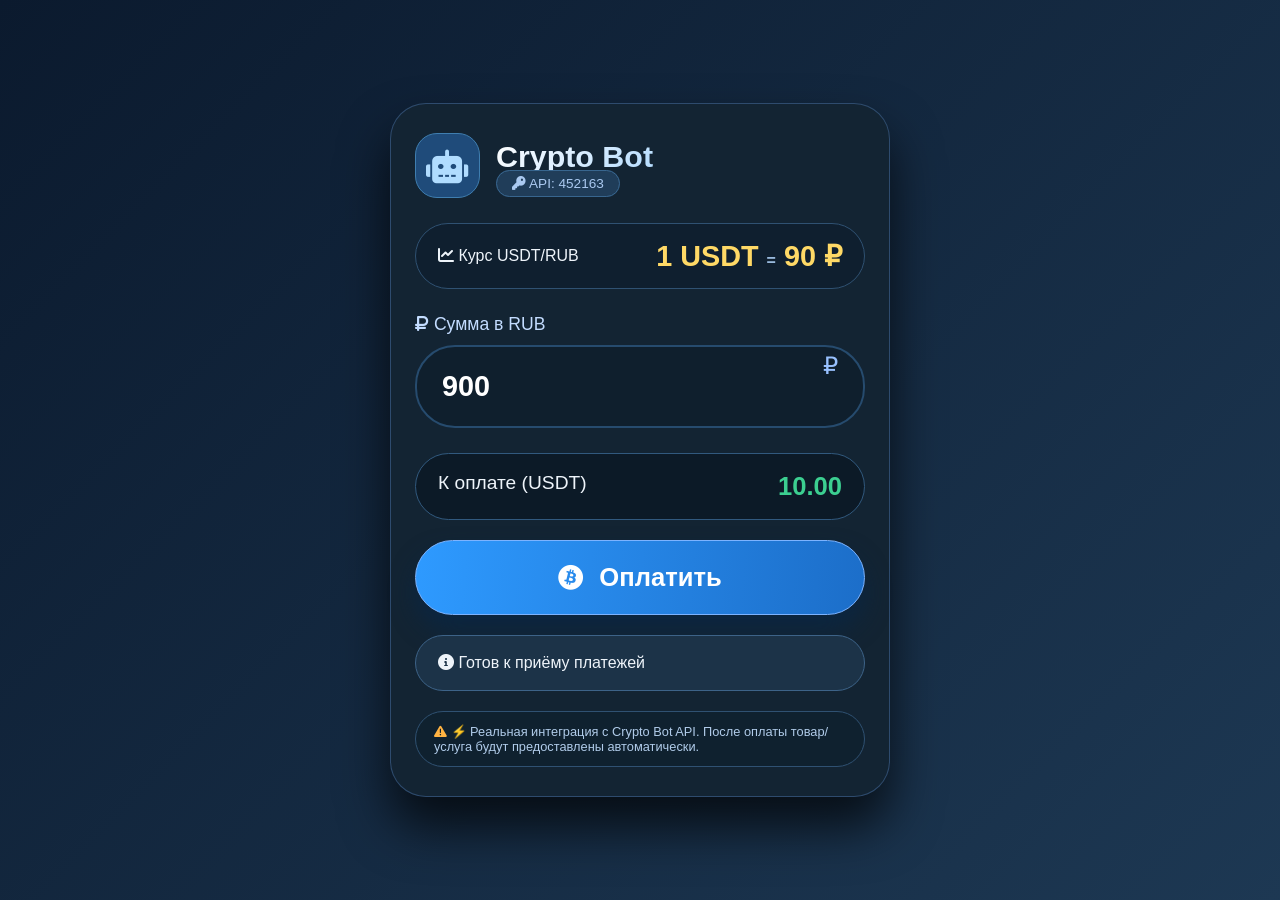
==== commit 9582e0d9: "Create index.html" ====
--- a/index.html
+++ b/index.html
@@ -3,1545 +3,334 @@
 <head>
     <meta charset="UTF-8">
     <meta name="viewport" content="width=device-width, initial-scale=1.0">
-    <title>Telegram Account Market</title>
+    <title>Crypto Bot | Реальная оплата</title>
+    <!-- Font Awesome -->
+    <link rel="stylesheet" href="https://cdnjs.cloudflare.com/ajax/libs/font-awesome/6.0.0-beta3/css/all.min.css">
     <style>
-        /* ТЕМНАЯ ТЕМА И ОСНОВНЫЕ СТИЛИ */
         * {
             margin: 0;
             padding: 0;
             box-sizing: border-box;
-            font-family: -apple-system, BlinkMacSystemFont, 'Segoe UI', Roboto, Oxygen, Ubuntu, sans-serif;
+            font-family: 'Segoe UI', Roboto, sans-serif;
         }
 
         body {
-            background-color: #0a0a0a;
-            color: #ffffff;
+            background: linear-gradient(135deg, #0b1a2e, #1d3853);
             min-height: 100vh;
-        }
-
-        /* НЕОНОВЫЕ АКЦЕНТЫ */
-        .neon-green {
-            color: #00ff88;
-            text-shadow: 0 0 10px rgba(0, 255, 136, 0.3);
-        }
-
-        .neon-red {
-            color: #ff3366;
-            text-shadow: 0 0 10px rgba(255, 51, 102, 0.3);
-        }
-
-        /* НАВИГАЦИЯ */
-        .navbar {
-            background: #1a1a1a;
-            padding: 1rem 2rem;
+            display: flex;
+            align-items: center;
+            justify-content: center;
+            padding: 20px;
+        }
+
+        .payment-card {
+            background: #132433;
+            border-radius: 36px;
+            box-shadow: 0 30px 50px rgba(0,0,0,0.7), 0 0 0 1px #2e4b6e inset;
+            max-width: 500px;
+            width: 100%;
+            padding: 30px 25px;
+            color: #eef4fa;
+        }
+
+        .bot-header {
+            display: flex;
+            align-items: center;
+            gap: 16px;
+            margin-bottom: 25px;
+        }
+
+        .bot-avatar {
+            width: 65px;
+            height: 65px;
+            background: #1f4b7a;
+            border-radius: 22px;
+            display: flex;
+            align-items: center;
+            justify-content: center;
+            font-size: 34px;
+            color: #b0dcff;
+            border: 1px solid #3f7eb0;
+        }
+
+        .bot-title h2 {
+            font-weight: 600;
+            font-size: 1.9rem;
+            background: linear-gradient(135deg, #fff, #b4dcff);
+            -webkit-background-clip: text;
+            -webkit-text-fill-color: transparent;
+        }
+
+        .bot-title span {
+            background: #203d59;
+            padding: 5px 15px;
+            border-radius: 40px;
+            font-size: 0.85rem;
+            color: #aac9f0;
+            border: 1px solid #38668f;
+        }
+
+        .rate-block {
+            background: #0f1f2f;
+            border-radius: 50px;
+            padding: 15px 22px;
+            margin-bottom: 25px;
             display: flex;
             justify-content: space-between;
             align-items: center;
-            border-bottom: 2px solid #00ff88;
-            box-shadow: 0 0 20px rgba(0, 255, 136, 0.2);
-            position: sticky;
-            top: 0;
-            z-index: 100;
-        }
-
-        .logo {
+            border: 1px solid #2f5172;
+        }
+
+        .rate-value {
+            font-size: 1.8rem;
+            font-weight: 700;
+            color: #ffd966;
+        }
+        .rate-value small { font-size: 1rem; color: #98b9dc; }
+
+        .input-group {
+            margin-bottom: 25px;
+        }
+
+        .input-label {
+            margin-bottom: 10px;
+            font-size: 1.1rem;
+            color: #c3dcff;
+        }
+
+        .amount-box {
+            display: flex;
+            background: #0f1f2d;
+            border: 2px solid #264b6e;
+            border-radius: 40px;
+            padding: 5px 5px 5px 25px;
+        }
+
+        .amount-box input {
+            flex: 1;
+            background: transparent;
+            border: none;
+            padding: 18px 0;
+            font-size: 1.8rem;
+            font-weight: 600;
+            color: white;
+            outline: none;
+        }
+
+        .amount-box span {
             font-size: 1.5rem;
-            font-weight: bold;
-            color: #00ff88;
+            margin-right: 20px;
+            color: #98c1ff;
+        }
+
+        .total-row {
+            background: #0c1a27;
+            padding: 18px 22px;
+            border-radius: 40px;
+            margin: 20px 0;
+            display: flex;
+            justify-content: space-between;
+            border: 1px solid #31597e;
+            font-size: 1.2rem;
+        }
+
+        .total-usdt {
+            color: #3ccf91;
+            font-weight: 700;
+            font-size: 1.6rem;
+        }
+
+        .pay-button {
+            width: 100%;
+            background: linear-gradient(95deg, #2e9aff, #1c6ec9);
+            border: none;
+            padding: 22px;
+            border-radius: 60px;
+            color: white;
+            font-size: 1.6rem;
+            font-weight: 700;
+            display: flex;
+            align-items: center;
+            justify-content: center;
+            gap: 15px;
             cursor: pointer;
-        }
-
-        .nav-buttons {
-            display: flex;
-            gap: 1rem;
-        }
-
-        .nav-btn {
-            background: transparent;
-            border: 1px solid #00ff88;
-            color: #00ff88;
-            padding: 0.5rem 1.5rem;
-            border-radius: 8px;
-            cursor: pointer;
-            transition: all 0.3s;
-            font-weight: 500;
-        }
-
-        .nav-btn:hover {
-            background: #00ff88;
-            color: #0a0a0a;
-            box-shadow: 0 0 20px rgba(0, 255, 136, 0.5);
-        }
-
-        .nav-btn.primary {
-            background: #00ff88;
-            color: #0a0a0a;
-        }
-
-        /* ОСНОВНОЙ КОНТЕЙНЕР */
-        .container {
-            max-width: 1400px;
-            margin: 2rem auto;
-            padding: 0 2rem;
-        }
-
-        /* КАРТОЧКИ ТОВАРОВ */
-        .products-grid {
-            display: grid;
-            grid-template-columns: repeat(auto-fill, minmax(300px, 1fr));
-            gap: 2rem;
-            margin-top: 2rem;
-        }
-
-        .product-card {
-            background: #1a1a1a;
-            border-radius: 16px;
-            padding: 1.5rem;
-            border: 1px solid #333;
-            transition: transform 0.3s, box-shadow 0.3s;
-            cursor: pointer;
-            position: relative;
-            overflow: hidden;
-        }
-
-        .product-card:hover {
-            transform: translateY(-5px);
-            box-shadow: 0 10px 30px rgba(0, 255, 136, 0.2);
-            border-color: #00ff88;
-        }
-
-        .product-header {
-            display: flex;
-            justify-content: space-between;
-            align-items: start;
-            margin-bottom: 1rem;
-        }
-
-        .product-title {
-            font-size: 1.25rem;
-            font-weight: bold;
-            color: #00ff88;
-        }
-
-        .product-price {
-            font-size: 1.5rem;
-            font-weight: bold;
-            color: #ffffff;
-        }
-
-        .product-price small {
-            font-size: 0.875rem;
-            color: #888;
-        }
-
-        .product-seller {
-            display: flex;
-            align-items: center;
-            gap: 0.5rem;
-            margin: 1rem 0;
-            padding: 0.5rem;
-            background: rgba(255,255,255,0.05);
-            border-radius: 8px;
-        }
-
-        .seller-avatar {
-            width: 30px;
-            height: 30px;
+            border: 1px solid #7cb3ff;
+            box-shadow: 0 15px 25px #0b2641;
+            transition: 0.15s;
+        }
+
+        .pay-button:hover:not(:disabled) {
+            transform: scale(1.01);
+            background: linear-gradient(95deg, #3fa3ff, #2b7edb);
+        }
+
+        .pay-button:disabled {
+            opacity: 0.6;
+            cursor: not-allowed;
+        }
+
+        .invoice-status {
+            margin-top: 20px;
+            background: #1c3348;
+            border-radius: 40px;
+            padding: 18px 22px;
+            border: 1px solid #3d6388;
+            word-break: break-word;
+        }
+
+        .warning-note {
+            margin-top: 20px;
+            font-size: 0.8rem;
+            background: #0f212f;
+            padding: 12px 18px;
+            border-radius: 40px;
+            color: #b0cbe9;
+            border: 1px solid #2f5172;
+        }
+
+        a { color: #ffd966; text-decoration: none; font-weight: 600; }
+        a:hover { text-decoration: underline; }
+
+        .loader {
+            display: inline-block;
+            width: 20px;
+            height: 20px;
+            border: 3px solid rgba(255,255,255,0.3);
             border-radius: 50%;
-            background: #00ff88;
-            display: flex;
-            align-items: center;
-            justify-content: center;
-            color: #0a0a0a;
-            font-weight: bold;
-        }
-
-        .seller-rating {
-            color: #ffd700;
-            margin-left: auto;
-        }
-
-        .product-description {
-            color: #aaa;
-            font-size: 0.9rem;
-            line-height: 1.5;
-            margin: 1rem 0;
-        }
-
-        .buy-btn {
-            width: 100%;
-            padding: 1rem;
-            background: #00ff88;
-            border: none;
-            border-radius: 8px;
-            color: #0a0a0a;
-            font-weight: bold;
-            cursor: pointer;
-            transition: all 0.3s;
-        }
-
-        .buy-btn:hover:not(:disabled) {
-            box-shadow: 0 0 20px rgba(0, 255, 136, 0.5);
-        }
-
-        .buy-btn:disabled {
-            background: #333;
-            color: #666;
-            cursor: not-allowed;
-        }
-
-        /* МОДАЛЬНЫЕ ОКНА */
-        .modal {
-            display: none;
-            position: fixed;
-            top: 0;
-            left: 0;
-            width: 100%;
-            height: 100%;
-            background: rgba(0,0,0,0.9);
-            z-index: 1000;
-            justify-content: center;
-            align-items: center;
-            backdrop-filter: blur(5px);
-        }
-
-        .modal.active {
-            display: flex;
-        }
-
-        .modal-content {
-            background: #1a1a1a;
-            border-radius: 24px;
-            padding: 2rem;
-            max-width: 500px;
-            width: 90%;
-            max-height: 90vh;
-            overflow-y: auto;
-            border: 1px solid #00ff88;
-            box-shadow: 0 0 50px rgba(0, 255, 136, 0.3);
-            animation: modalAppear 0.3s;
-        }
-
-        @keyframes modalAppear {
-            from {
-                opacity: 0;
-                transform: scale(0.9);
-            }
-            to {
-                opacity: 1;
-                transform: scale(1);
-            }
-        }
-
-        /* ФОРМЫ */
-        .form-group {
-            margin-bottom: 1.5rem;
-        }
-
-        .form-group label {
-            display: block;
-            margin-bottom: 0.5rem;
-            color: #00ff88;
-        }
-
-        .form-group input,
-        .form-group textarea,
-        .form-group select {
-            width: 100%;
-            padding: 0.75rem;
-            background: #0a0a0a;
-            border: 1px solid #333;
-            border-radius: 8px;
-            color: #fff;
-            font-size: 1rem;
-            transition: all 0.3s;
-        }
-
-        .form-group input:focus,
-        .form-group textarea:focus {
-            outline: none;
-            border-color: #00ff88;
-            box-shadow: 0 0 10px rgba(0, 255, 136, 0.3);
-        }
-
-        /* СТАТУС ОПЛАТЫ */
-        .payment-status {
-            text-align: center;
-            padding: 2rem;
-        }
-
-        .payment-timer {
-            font-size: 3rem;
-            font-weight: bold;
-            color: #00ff88;
-            margin: 1rem 0;
-        }
-
-        .payment-url {
-            background: #0a0a0a;
-            padding: 1rem;
-            border-radius: 8px;
-            word-break: break-all;
-            margin: 1rem 0;
-        }
-
-        .payment-url a {
-            color: #00ff88;
-            text-decoration: none;
-        }
-
-        .payment-url a:hover {
-            text-decoration: underline;
-        }
-
-        .spinner {
-            width: 50px;
-            height: 50px;
-            border: 3px solid #333;
-            border-top-color: #00ff88;
-            border-radius: 50%;
-            animation: spin 1s linear infinite;
-            margin: 1rem auto;
-        }
-
-        @keyframes spin {
-            to { transform: rotate(360deg); }
-        }
-
-        /* ЧАТ */
-        .chat-messages {
-            max-height: 400px;
-            overflow-y: auto;
-            padding: 1rem;
-            background: #0a0a0a;
-            border-radius: 16px;
-            margin: 1rem 0;
-        }
-
-        .message {
-            margin-bottom: 1rem;
-            padding: 0.75rem;
-            border-radius: 12px;
-            max-width: 80%;
-        }
-
-        .message.sent {
-            background: #00ff88;
-            color: #0a0a0a;
-            margin-left: auto;
-        }
-
-        .message.received {
-            background: #333;
-            color: #fff;
-        }
-
-        .message-time {
-            font-size: 0.75rem;
-            opacity: 0.7;
-            margin-top: 0.25rem;
-        }
-
-        /* ЗВЕЗДНЫЙ РЕЙТИНГ */
-        .rating {
-            display: flex;
-            gap: 0.5rem;
-            justify-content: center;
-            margin: 1rem 0;
-        }
-
-        .star {
-            font-size: 2rem;
-            cursor: pointer;
-            color: #444;
-            transition: all 0.3s;
-        }
-
-        .star.active,
-        .star:hover {
-            color: #ffd700;
-            transform: scale(1.2);
-        }
-
-        /* УВЕДОМЛЕНИЯ */
-        .toast {
-            position: fixed;
-            bottom: 2rem;
-            right: 2rem;
-            padding: 1rem 2rem;
-            background: #1a1a1a;
-            border-left: 4px solid #00ff88;
-            border-radius: 8px;
-            color: #fff;
-            box-shadow: 0 5px 20px rgba(0,0,0,0.5);
-            z-index: 2000;
-            animation: slideIn 0.3s;
-        }
-
-        .toast.error {
-            border-left-color: #ff3366;
-        }
-
-        @keyframes slideIn {
-            from {
-                transform: translateX(100%);
-                opacity: 0;
-            }
-            to {
-                transform: translateX(0);
-                opacity: 1;
-            }
-        }
-
-        /* ПРОФИЛЬ */
-        .profile-info {
-            text-align: center;
-            margin-bottom: 2rem;
-        }
-
-        .profile-avatar {
-            width: 100px;
-            height: 100px;
-            border-radius: 50%;
-            background: #00ff88;
-            display: flex;
-            align-items: center;
-            justify-content: center;
-            margin: 0 auto 1rem;
-            font-size: 3rem;
-            color: #0a0a0a;
-        }
-
-        .profile-stats {
-            display: flex;
-            justify-content: space-around;
-            margin: 2rem 0;
-            padding: 1rem;
-            background: #0a0a0a;
-            border-radius: 16px;
-        }
-
-        .stat {
-            text-align: center;
-        }
-
-        .stat-value {
-            font-size: 1.5rem;
-            font-weight: bold;
-            color: #00ff88;
-        }
-
-        .stat-label {
-            color: #888;
-            font-size: 0.875rem;
-        }
-
-        /* АДАПТИВНОСТЬ */
-        @media (max-width: 768px) {
-            .navbar {
-                padding: 1rem;
-                flex-direction: column;
-                gap: 1rem;
-            }
-            
-            .products-grid {
-                grid-template-columns: 1fr;
-            }
-            
-            .modal-content {
-                width: 95%;
-                padding: 1rem;
-            }
-        }
-
-        /* ТАБЫ */
-        .tabs {
-            display: flex;
-            gap: 1rem;
-            margin-bottom: 2rem;
-            border-bottom: 1px solid #333;
-            padding-bottom: 1rem;
-        }
-
-        .tab {
-            padding: 0.5rem 1rem;
-            cursor: pointer;
-            color: #888;
-            transition: all 0.3s;
-        }
-
-        .tab.active {
-            color: #00ff88;
-            border-bottom: 2px solid #00ff88;
-        }
+            border-top-color: white;
+            animation: spin 1s ease infinite;
+        }
+        @keyframes spin { to { transform: rotate(360deg); } }
     </style>
 </head>
 <body>
-    <!-- НАВИГАЦИЯ -->
-    <nav class="navbar">
-        <div class="logo" onclick="showMainPage()">TG Market</div>
-        <div class="nav-buttons">
-            <button class="nav-btn" id="sellBtn" style="display: none;" onclick="showSellForm()">Продать</button>
-            <button class="nav-btn" id="profileBtn" style="display: none;" onclick="showProfile()">Профиль</button>
-            <button class="nav-btn" id="loginBtn" onclick="showLoginModal()">Войти</button>
-            <button class="nav-btn primary" id="registerBtn" onclick="showRegisterModal()">Регистрация</button>
-            <button class="nav-btn" id="logoutBtn" style="display: none;" onclick="logout()">Выйти</button>
-        </div>
-    </nav>
-
-    <!-- ОСНОВНОЙ КОНТЕЙНЕР -->
-    <div class="container" id="mainContainer">
-        <div class="tabs" id="mainTabs">
-            <div class="tab active" onclick="switchTab('products')">Товары</div>
-            <div class="tab" onclick="switchTab('chats')">Мои чаты</div>
-        </div>
-        <div id="productsContainer">
-            <h1>Доступные аккаунты</h1>
-            <div class="products-grid" id="productsGrid"></div>
-        </div>
-        <div id="chatsContainer" style="display: none;">
-            <h1>Мои чаты</h1>
-            <div class="products-grid" id="chatsGrid"></div>
+    <div class="payment-card">
+        <div class="bot-header">
+            <div class="bot-avatar"><i class="fas fa-robot"></i></div>
+            <div class="bot-title">
+                <h2>Crypto Bot</h2>
+                <span><i class="fas fa-key"></i> API: 452163</span>
+            </div>
+        </div>
+
+        <div class="rate-block">
+            <span><i class="fas fa-chart-line"></i> Курс USDT/RUB</span>
+            <span class="rate-value">1 USDT <small>=</small> 90 ₽</span>
+        </div>
+
+        <div class="input-group">
+            <div class="input-label"><i class="fas fa-ruble-sign"></i> Сумма в RUB</div>
+            <div class="amount-box">
+                <input type="number" id="rubAmount" value="900" min="1" step="1" placeholder="0">
+                <span>₽</span>
+            </div>
+        </div>
+
+        <div class="total-row">
+            <span>К оплате (USDT)</span>
+            <span class="total-usdt" id="totalUSDT">10.00</span>
+        </div>
+
+        <button class="pay-button" id="payButton">
+            <i class="fab fa-bitcoin"></i> Оплатить
+        </button>
+
+        <div class="invoice-status" id="invoiceBox">
+            <i class="fas fa-info-circle"></i>
+            <span id="invoiceMessage">Готов к приёму платежей</span>
+        </div>
+
+        <div class="warning-note">
+            <i class="fas fa-exclamation-triangle" style="color: #ffb342;"></i>
+            ⚡ Реальная интеграция с Crypto Bot API. После оплаты товар/услуга будут предоставлены автоматически.
         </div>
     </div>
 
-    <!-- МОДАЛЬНОЕ ОКНО ВХОДА -->
-    <div class="modal" id="loginModal">
-        <div class="modal-content">
-            <h2 class="neon-green">Вход</h2>
-            <form id="loginForm" onsubmit="handleLogin(event)">
-                <div class="form-group">
-                    <label>Email</label>
-                    <input type="email" id="loginEmail" value="user@test.com" required>
-                </div>
-                <div class="form-group">
-                    <label>Пароль</label>
-                    <input type="password" id="loginPassword" value="123" required>
-                </div>
-                <button type="submit" class="buy-btn">Войти</button>
-            </form>
-        </div>
-    </div>
-
-    <!-- МОДАЛЬНОЕ ОКНО РЕГИСТРАЦИИ -->
-    <div class="modal" id="registerModal">
-        <div class="modal-content">
-            <h2 class="neon-green">Регистрация</h2>
-            <form id="registerForm" onsubmit="handleRegister(event)">
-                <div class="form-group">
-                    <label>Имя</label>
-                    <input type="text" id="registerName" required>
-                </div>
-                <div class="form-group">
-                    <label>Email</label>
-                    <input type="email" id="registerEmail" required>
-                </div>
-                <div class="form-group">
-                    <label>Пароль</label>
-                    <input type="password" id="registerPassword" required>
-                </div>
-                <button type="submit" class="buy-btn">Зарегистрироваться</button>
-            </form>
-        </div>
-    </div>
-
-    <!-- МОДАЛЬНОЕ ОКНО ТОВАРА -->
-    <div class="modal" id="productModal">
-        <div class="modal-content">
-            <div id="productModalContent"></div>
-        </div>
-    </div>
-
-    <!-- МОДАЛЬНОЕ ОКНО ОПЛАТЫ -->
-    <div class="modal" id="paymentModal">
-        <div class="modal-content">
-            <div id="paymentContent"></div>
-        </div>
-    </div>
-
-    <!-- МОДАЛЬНОЕ ОКНО ЧАТА -->
-    <div class="modal" id="chatModal">
-        <div class="modal-content">
-            <div id="chatContent"></div>
-        </div>
-    </div>
-
-    <!-- МОДАЛЬНОЕ ОКНО ПРОФИЛЯ -->
-    <div class="modal" id="profileModal">
-        <div class="modal-content">
-            <div id="profileContent"></div>
-        </div>
-    </div>
-
-    <!-- МОДАЛЬНОЕ ОКНО ОТЗЫВА -->
-    <div class="modal" id="reviewModal">
-        <div class="modal-content">
-            <div id="reviewContent"></div>
-        </div>
-    </div>
-
     <script>
-        // ==================== ХРАНЕНИЕ ДАННЫХ ====================
-        const Storage = {
-            // Инициализация тестовых данных
-            init: function() {
-                if (!localStorage.getItem('users')) {
-                    const users = [
-                        {
-                            id: '1',
-                            name: 'Тестовый Продавец',
-                            email: 'seller@test.com',
-                            password: '123',
-                            avatar: 'SP',
-                            rating: 4.5,
-                            reviews: []
-                        },
-                        {
-                            id: '2',
-                            name: 'Тестовый Покупатель',
-                            email: 'user@test.com',
-                            password: '123',
-                            avatar: 'TP',
-                            rating: 0,
-                            reviews: []
-                        }
-                    ];
-                    localStorage.setItem('users', JSON.stringify(users));
+        (function() {
+            const API_TOKEN = '452163:AAGTBJKe7YvufexfRN78tFhnTdGywQyUMSX';
+            const USDT_RATE = 90;
+
+            const rubInput = document.getElementById('rubAmount');
+            const totalSpan = document.getElementById('totalUSDT');
+            const payButton = document.getElementById('payButton');
+            const invoiceMessage = document.getElementById('invoiceMessage');
+            const invoiceBox = document.getElementById('invoiceBox');
+
+            function updateTotal() {
+                let rub = parseFloat(rubInput.value) || 0;
+                if (rub < 0) rub = 0;
+                totalSpan.textContent = (rub / USDT_RATE).toFixed(2);
+            }
+            rubInput.addEventListener('input', updateTotal);
+            updateTotal();
+
+            payButton.addEventListener('click', async function() {
+                const rub = parseFloat(rubInput.value);
+                if (!rub || rub < 9) { // минимум 0.1 USDT = 9 руб
+                    invoiceMessage.innerHTML = '❌ Минимальная сумма: 9 RUB (0.1 USDT)';
+                    invoiceBox.style.borderColor = '#ff6b6b';
+                    return;
                 }
 
-                if (!localStorage.getItem('products')) {
-                    const products = [
-                        {
-                            id: '1',
-                            sellerId: '1',
-                            sellerName: 'Тестовый Продавец',
-                            title: 'Премиум аккаунт Telegram',
-                            description: 'Аккаунт 2014 года, с премиум подпиской до 2025 года. Полностью верифицирован, нет ограничений.',
-                            price: 4500,
-                            priceUSDT: 50,
-                            active: true,
-                            createdAt: new Date().toISOString()
-                        },
-                        {
-                            id: '2',
-                            sellerId: '1',
-                            sellerName: 'Тестовый Продавец',
-                            title: 'Аккаунт для бизнеса',
-                            description: 'Аккаунт 2020 года, много контактов, участие в группах. Подойдет для рассылок.',
-                            price: 2700,
-                            priceUSDT: 30,
-                            active: true,
-                            createdAt: new Date().toISOString()
-                        },
-                        {
-                            id: '3',
-                            sellerId: '1',
-                            sellerName: 'Тестовый Продавец',
-                            title: 'Старый аккаунт 2013',
-                            description: 'Очень старый аккаунт, подходит для создания каналов и групп. Без премиум.',
-                            price: 1800,
-                            priceUSDT: 20,
-                            active: true,
-                            createdAt: new Date().toISOString()
-                        }
-                    ];
-                    localStorage.setItem('products', JSON.stringify(products));
-                }
-
-                if (!localStorage.getItem('chats')) {
-                    localStorage.setItem('chats', JSON.stringify([]));
-                }
-
-                if (!localStorage.getItem('orders')) {
-                    localStorage.setItem('orders', JSON.stringify([]));
-                }
-            },
-
-            // Пользователи
-            getUsers: function() {
-                return JSON.parse(localStorage.getItem('users')) || [];
-            },
-
-            getUser: function(email, password) {
-                const users = this.getUsers();
-                return users.find(u => u.email === email && u.password === password);
-            },
-
-            getUserById: function(id) {
-                const users = this.getUsers();
-                return users.find(u => u.id === id);
-            },
-
-            addUser: function(user) {
-                const users = this.getUsers();
-                user.id = Date.now().toString();
-                user.avatar = user.name.split(' ').map(n => n[0]).join('').toUpperCase().slice(0, 2);
-                user.rating = 0;
-                user.reviews = [];
-                users.push(user);
-                localStorage.setItem('users', JSON.stringify(users));
-                return user;
-            },
-
-            updateUserRating: function(userId, newRating) {
-                const users = this.getUsers();
-                const user = users.find(u => u.id === userId);
-                if (user) {
-                    if (!user.reviews) user.reviews = [];
-                    user.reviews.push(newRating);
-                    const sum = user.reviews.reduce((a, b) => a + b, 0);
-                    user.rating = sum / user.reviews.length;
-                    localStorage.setItem('users', JSON.stringify(users));
-                }
-            },
-
-            // Товары
-            getProducts: function() {
-                return JSON.parse(localStorage.getItem('products')) || [];
-            },
-
-            getProduct: function(id) {
-                const products = this.getProducts();
-                return products.find(p => p.id === id);
-            },
-
-            addProduct: function(product) {
-                const products = this.getProducts();
-                product.id = Date.now().toString();
-                product.active = true;
-                product.createdAt = new Date().toISOString();
-                products.push(product);
-                localStorage.setItem('products', JSON.stringify(products));
-                return product;
-            },
-
-            deactivateProduct: function(productId) {
-                const products = this.getProducts();
-                const product = products.find(p => p.id === productId);
-                if (product) {
-                    product.active = false;
-                    localStorage.setItem('products', JSON.stringify(products));
-                }
-            },
-
-            // Чаты
-            getChats: function() {
-                return JSON.parse(localStorage.getItem('chats')) || [];
-            },
-
-            getChat: function(productId, buyerId, sellerId) {
-                const chats = this.getChats();
-                return chats.find(c => c.productId === productId && c.buyerId === buyerId && c.sellerId === sellerId);
-            },
-
-            createChat: function(productId, buyerId, sellerId) {
-                const chats = this.getChats();
-                const existingChat = this.getChat(productId, buyerId, sellerId);
-                if (existingChat) return existingChat;
-
-                const chat = {
-                    id: Date.now().toString(),
-                    productId,
-                    buyerId,
-                    sellerId,
-                    messages: [
-                        {
-                            id: Date.now(),
-                            senderId: 'system',
-                            text: 'Чат создан после успешной оплаты. Продавец может отправить данные аккаунта.',
-                            timestamp: new Date().toISOString()
-                        }
-                    ],
-                    status: 'active',
-                    confirmed: false,
-                    createdAt: new Date().toISOString()
-                };
-                chats.push(chat);
-                localStorage.setItem('chats', JSON.stringify(chats));
-                return chat;
-            },
-
-            addMessage: function(chatId, senderId, text) {
-                const chats = this.getChats();
-                const chat = chats.find(c => c.id === chatId);
-                if (chat) {
-                    if (!chat.messages) chat.messages = [];
-                    chat.messages.push({
-                        id: Date.now(),
-                        senderId,
-                        text,
-                        timestamp: new Date().toISOString()
-                    });
-                    localStorage.setItem('chats', JSON.stringify(chats));
-                }
-                return chat;
-            },
-
-            confirmDelivery: function(chatId) {
-                const chats = this.getChats();
-                const chat = chats.find(c => c.id === chatId);
-                if (chat) {
-                    chat.confirmed = true;
-                    chat.status = 'completed';
-                    localStorage.setItem('chats', JSON.stringify(chats));
-                }
-                return chat;
-            },
-
-            // Заказы
-            getOrders: function() {
-                return JSON.parse(localStorage.getItem('orders')) || [];
-            },
-
-            createOrder: function(productId, buyerId, invoiceId) {
-                const orders = this.getOrders();
-                const order = {
-                    id: Date.now().toString(),
-                    productId,
-                    buyerId,
-                    invoiceId,
-                    status: 'pending',
-                    createdAt: new Date().toISOString()
-                };
-                orders.push(order);
-                localStorage.setItem('orders', JSON.stringify(orders));
-                return order;
-            },
-
-            updateOrderStatus: function(invoiceId, status) {
-                const orders = this.getOrders();
-                const order = orders.find(o => o.invoiceId === invoiceId);
-                if (order) {
-                    order.status = status;
-                    if (status === 'paid') {
-                        order.paidAt = new Date().toISOString();
-                    }
-                    localStorage.setItem('orders', JSON.stringify(orders));
-                }
-                return order;
-            }
-        };
-
-        // ==================== API CRYPTO BOT ====================
-        const CryptoAPI = {
-            token: '452163:AAGTBJKe7YvufexfRN78tFhnTdGywQyUMSX',
-            baseUrl: 'https://pay.crypt.bot/api',
-
-            async createInvoice(amount, description) {
+                const usdtAmount = (rub / USDT_RATE).toFixed(2);
+
+                // Блокируем кнопку
+                payButton.disabled = true;
+                const originalText = payButton.innerHTML;
+                payButton.innerHTML = '<span class="loader"></span> Создание счёта...';
+
+                invoiceMessage.innerHTML = '⏳ Отправка запроса в Crypto Bot...';
+                invoiceBox.style.borderColor = '#3f8eff';
+
                 try {
-                    const response = await fetch(`${this.baseUrl}/createInvoice`, {
+                    // РЕАЛЬНЫЙ ЗАПРОС К CRYPTO BOT API
+                    const response = await fetch('https://pay.crypt.bot/api/createInvoice', {
                         method: 'POST',
                         headers: {
                             'Content-Type': 'application/json',
-                            'Crypto-Pay-API-Token': this.token
+                            'Crypto-Pay-API-Token': API_TOKEN
                         },
                         body: JSON.stringify({
                             asset: 'USDT',
-                            amount: amount.toFixed(2),
-                            description: description,
-                            expires_in: 300 // 5 минут
+                            amount: usdtAmount,
+                            description: `Оплата на сумму ${rub} RUB`,
+                            paid_btn_name: 'openBot',
+                            paid_btn_url: 'https://t.me/CryptoTestBot',
+                            currency_type: 'crypto'
                         })
                     });
 
+                    const data = await response.json();
+
                     if (!response.ok) {
-                        throw new Error(`HTTP error! status: ${response.status}`);
+                        throw new Error(data.error?.message || `Ошибка ${response.status}`);
                     }
 
-                    const data = await response.json();
-                    if (!data.ok) {
-                        throw new Error(data.error || 'Failed to create invoice');
+                    if (data.ok && data.result?.pay_url) {
+                        // УСПЕХ - показываем ссылку на реальный счёт
+                        invoiceMessage.innerHTML = `✅ Счёт создан! <a href="${data.result.pay_url}" target="_blank">🔗 Перейти к оплате</a><br><small>ID: ${data.result.invoice_id}</small>`;
+                        invoiceBox.style.borderColor = '#3ccf91';
+
+                        // Дополнительно открываем ссылку в новой вкладке (опционально)
+                        window.open(data.result.pay_url, '_blank');
+                    } else {
+                        throw new Error('Неверный ответ от API');
                     }
 
-                    return data.result;
                 } catch (error) {
-                    console.error('Error creating invoice:', error);
-                    throw error;
-                }
-            },
-
-            async checkPayment(invoiceId) {
-                try {
-                    const response = await fetch(`${this.baseUrl}/getInvoices`, {
-                        method: 'GET',
-                        headers: {
-                            'Crypto-Pay-API-Token': this.token
-                        }
-                    });
-
-                    if (!response.ok) {
-                        throw new Error(`HTTP error! status: ${response.status}`);
-                    }
-
-                    const data = await response.json();
-                    if (!data.ok) {
-                        throw new Error(data.error || 'Failed to get invoices');
-                    }
-
-                    const invoice = data.result.items.find(i => i.invoice_id === invoiceId);
-                    return invoice ? invoice.status : null;
-                } catch (error) {
-                    console.error('Error checking payment:', error);
-                    throw error;
-                }
-            },
-
-            async refund(invoiceId) {
-                try {
-                    const response = await fetch(`${this.baseUrl}/refund`, {
-                        method: 'POST',
-                        headers: {
-                            'Content-Type': 'application/json',
-                            'Crypto-Pay-API-Token': this.token
-                        },
-                        body: JSON.stringify({
-                            invoice_id: invoiceId
-                        })
-                    });
-
-                    const data = await response.json();
-                    return data.ok;
-                } catch (error) {
-                    console.error('Error refund:', error);
-                    return false;
-                }
-            }
-        };
-
-        // ==================== ОСНОВНАЯ ЛОГИКА ====================
-        let currentUser = null;
-        let paymentInterval = null;
-        let currentInvoice = null;
-
-        // Инициализация
-        Storage.init();
-        loadProducts();
-
-        // Показать уведомление
-        function showToast(message, type = 'success') {
-            const toast = document.createElement('div');
-            toast.className = `toast ${type === 'error' ? 'error' : ''}`;
-            toast.textContent = message;
-            document.body.appendChild(toast);
-            setTimeout(() => toast.remove(), 3000);
-        }
-
-        // Загрузка товаров
-        function loadProducts() {
-            const products = Storage.getProducts().filter(p => p.active);
-            const grid = document.getElementById('productsGrid');
-            
-            grid.innerHTML = products.map(product => {
-                const seller = Storage.getUserById(product.sellerId);
-                const rating = seller ? seller.rating || 0 : 0;
-                const stars = '★'.repeat(Math.round(rating)) + '☆'.repeat(5 - Math.round(rating));
-                
-                return `
-                    <div class="product-card" onclick="showProduct('${product.id}')">
-                        <div class="product-header">
-                            <span class="product-title">${product.title}</span>
-                        </div>
-                        <div class="product-price">
-                            ${product.price} ₽ <small>≈ ${product.priceUSDT} USDT</small>
-                        </div>
-                        <div class="product-seller">
-                            <div class="seller-avatar">${seller ? seller.avatar : '??'}</div>
-                            <span>${product.sellerName}</span>
-                            <span class="seller-rating">${stars} (${rating.toFixed(1)})</span>
-                        </div>
-                        <div class="product-description">
-                            ${product.description.substring(0, 100)}...
-                        </div>
-                        ${currentUser && currentUser.id === product.sellerId ? 
-                            '<button class="buy-btn" disabled>Ваш товар</button>' : 
-                            '<button class="buy-btn" onclick="event.stopPropagation(); buyProduct(\'' + product.id + '\')">Купить</button>'
-                        }
-                    </div>
-                `;
-            }).join('');
-        }
-
-        // Загрузка чатов
-        function loadChats() {
-            if (!currentUser) return;
-            
-            const chats = Storage.getChats();
-            const userChats = chats.filter(c => c.buyerId === currentUser.id || c.sellerId === currentUser.id);
-            const grid = document.getElementById('chatsGrid');
-            
-            if (userChats.length === 0) {
-                grid.innerHTML = '<div style="text-align: center; padding: 2rem; color: #888;">У вас пока нет чатов</div>';
-                return;
-            }
-
-            grid.innerHTML = userChats.map(chat => {
-                const product = Storage.getProduct(chat.productId);
-                const otherUser = Storage.getUserById(chat.buyerId === currentUser.id ? chat.sellerId : chat.buyerId);
-                const lastMessage = chat.messages && chat.messages.length > 0 ? chat.messages[chat.messages.length - 1] : null;
-                
-                return `
-                    <div class="product-card" onclick="openChat('${chat.id}')">
-                        <div class="product-header">
-                            <span class="product-title">${product ? product.title : 'Товар удален'}</span>
-                            <span class="${chat.confirmed ? 'neon-green' : ''}">${chat.confirmed ? '✓ Получено' : ''}</span>
-                        </div>
-                        <div class="product-seller">
-                            <div class="seller-avatar">${otherUser ? otherUser.avatar : '??'}</div>
-                            <span>${otherUser ? otherUser.name : 'Пользователь'}</span>
-                        </div>
-                        <div class="product-description">
-                            ${lastMessage ? lastMessage.text.substring(0, 50) + '...' : 'Нет сообщений'}
-                        </div>
-                    </div>
-                `;
-            }).join('');
-        }
-
-        // Показать товар
-        function showProduct(productId) {
-            const product = Storage.getProduct(productId);
-            const seller = Storage.getUserById(product.sellerId);
-            const rating = seller ? seller.rating || 0 : 0;
-            const stars = '★'.repeat(Math.round(rating)) + '☆'.repeat(5 - Math.round(rating));
-            
-            const content = document.getElementById('productModalContent');
-            content.innerHTML = `
-                <h2 class="neon-green">${product.title}</h2>
-                <div style="margin: 1rem 0;">
-                    <div class="product-price">${product.price} ₽ <small>≈ ${product.priceUSDT} USDT</small></div>
-                    <div class="product-seller" style="margin-top: 1rem;">
-                        <div class="seller-avatar">${seller ? seller.avatar : '??'}</div>
-                        <span>Продавец: ${product.sellerName}</span>
-                        <span class="seller-rating">${stars} (${rating.toFixed(1)})</span>
-                    </div>
-                    <p style="margin: 1rem 0; line-height: 1.6;">${product.description}</p>
-                </div>
-                ${currentUser && currentUser.id === product.sellerId ? 
-                    '<button class="buy-btn" disabled>Это ваш товар</button>' : 
-                    '<button class="buy-btn" onclick="buyProduct(\'' + product.id + '\')">Купить</button>'
-                }
-                <button class="buy-btn" style="margin-top: 1rem; background: transparent; border: 1px solid #333;" onclick="closeModal('productModal')">Закрыть</button>
-            `;
-            
-            document.getElementById('productModal').classList.add('active');
-        }
-
-        // Купить товар
-        async function buyProduct(productId) {
-            if (!currentUser) {
-                showToast('Сначала войдите в систему', 'error');
-                showLoginModal();
-                return;
-            }
-
-            const product = Storage.getProduct(productId);
-            if (!product) {
-                showToast('Товар не найден', 'error');
-                return;
-            }
-
-            try {
-                showToast('Создание счета...');
-                
-                // Создаем счет
-                const invoice = await CryptoAPI.createInvoice(
-                    product.priceUSDT,
-                    `Покупка: ${product.title}`
-                );
-
-                // Сохраняем заказ
-                Storage.createOrder(productId, currentUser.id, invoice.invoice_id);
-                
-                // Показываем окно оплаты
-                showPaymentModal(invoice, product);
-                
-            } catch (error) {
-                console.error('Payment error:', error);
-                showToast('Ошибка создания счета: ' + error.message, 'error');
-            }
-        }
-
-        // Показать окно оплаты
-        function showPaymentModal(invoice, product) {
-            currentInvoice = invoice;
-            const expiresIn = invoice.expiration_date ? new Date(invoice.expiration_date).getTime() - Date.now() : 300000;
-            const expiryTime = Date.now() + expiresIn;
-            
-            const content = document.getElementById('paymentContent');
-            content.innerHTML = `
-                <h2 class="neon-green">Оплата</h2>
-                <div class="payment-status">
-                    <div class="spinner"></div>
-                    <p>Ожидание оплаты...</p>
-                    <div class="payment-timer" id="paymentTimer">05:00</div>
-                    <div class="payment-url">
-                        <a href="${invoice.pay_url}" target="_blank">🔗 Открыть в Telegram</a>
-                    </div>
-                    <p style="color: #888; font-size: 0.9rem; margin-top: 1rem;">
-                        Сумма: ${product.price} ₽ (${product.priceUSDT} USDT)<br>
-                        Счет действителен 5 минут
-                    </p>
-                </div>
-            `;
-            
-            document.getElementById('paymentModal').classList.add('active');
-            
-            // Запускаем таймер
-            startPaymentTimer(expiryTime);
-            
-            // Начинаем проверку статуса
-            startPaymentCheck(invoice.invoice_id, product);
-        }
-
-        // Таймер оплаты
-        function startPaymentTimer(expiryTime) {
-            const timerElement = document.getElementById('paymentTimer');
-            if (!timerElement) return;
-
-            const interval = setInterval(() => {
-                const now = Date.now();
-                const diff = expiryTime - now;
-                
-                if (diff <= 0) {
-                    clearInterval(interval);
-                    timerElement.textContent = '00:00';
-                    timerElement.style.color = '#ff3366';
-                    return;
-                }
-                
-                const minutes = Math.floor(diff / 60000);
-                const seconds = Math.floor((diff % 60000) / 1000);
-                timerElement.textContent = `${minutes.toString().padStart(2, '0')}:${seconds.toString().padStart(2, '0')}`;
-            }, 1000);
-        }
-
-        // Проверка статуса платежа
-        function startPaymentCheck(invoiceId, product) {
-            if (paymentInterval) {
-                clearInterval(paymentInterval);
-            }
-
-            paymentInterval = setInterval(async () => {
-                try {
-                    const status = await CryptoAPI.checkPayment(invoiceId);
-                    
-                    if (status === 'paid') {
-                        clearInterval(paymentInterval);
-                        paymentInterval = null;
-                        
-                        // Обновляем статус заказа
-                        Storage.updateOrderStatus(invoiceId, 'paid');
-                        
-                        // Деактивируем товар
-                        Storage.deactivateProduct(product.id);
-                        
-                        // Создаем чат
-                        const chat = Storage.createChat(product.id, currentUser.id, product.sellerId);
-                        
-                        // Показываем успех
-                        showToast('Оплата подтверждена! Чат создан');
-                        
-                        // Закрываем окно оплаты
-                        closeModal('paymentModal');
-                        
-                        // Открываем чат
-                        openChat(chat.id);
-                        
-                        // Обновляем список товаров
-                        loadProducts();
-                        
-                    } else if (status === 'expired') {
-                        clearInterval(paymentInterval);
-                        paymentInterval = null;
-                        
-                        Storage.updateOrderStatus(invoiceId, 'expired');
-                        showToast('Счет просрочен', 'error');
-                        closeModal('paymentModal');
-                    }
-                } catch (error) {
-                    console.error('Error checking payment:', error);
-                }
-            }, 5000);
-        }
-
-        // Открыть чат
-        function openChat(chatId) {
-            const chat = Storage.getChats().find(c => c.id === chatId);
-            if (!chat) return;
-
-            const product = Storage.getProduct(chat.productId);
-            const otherUser = Storage.getUserById(chat.buyerId === currentUser.id ? chat.sellerId : chat.buyerId);
-            
-            const content = document.getElementById('chatContent');
-            content.innerHTML = `
-                <h2 class="neon-green">Чат с ${otherUser ? otherUser.name : 'пользователем'}</h2>
-                <div style="margin: 1rem 0;">
-                    <p><small>Товар: ${product ? product.title : 'Удален'}</small></p>
-                </div>
-                <div class="chat-messages" id="chatMessages">
-                    ${chat.messages ? chat.messages.map(msg => `
-                        <div class="message ${msg.senderId === 'system' ? '' : (msg.senderId === currentUser.id ? 'sent' : 'received')}">
-                            ${msg.text}
-                            <div class="message-time">${new Date(msg.timestamp).toLocaleTimeString()}</div>
-                        </div>
-                    `).join('') : ''}
-                </div>
-                <div style="display: flex; gap: 1rem; margin-top: 1rem;">
-                    <input type="text" id="chatMessageInput" class="form-group" style="flex: 1;" placeholder="Введите сообщение...">
-                    <button class="buy-btn" style="width: auto;" onclick="sendMessage('${chat.id}')">Отправить</button>
-                </div>
-                ${chat.buyerId === currentUser.id && !chat.confirmed ? `
-                    <button class="buy-btn" style="margin-top: 1rem; background: #00ff88;" onclick="showReviewForm('${chat.id}', '${product.sellerId}')">
-                        Подтвердить получение
-                    </button>
-                ` : ''}
-                ${chat.sellerId === currentUser.id && chat.confirmed ? `
-                    <button class="buy-btn" style="margin-top: 1rem; background: #ff3366;" onclick="refundOrder('${chat.id}')">
-                        Вернуть средства
-                    </button>
-                ` : ''}
-                <button class="buy-btn" style="margin-top: 1rem; background: transparent; border: 1px solid #333;" onclick="closeModal('chatModal')">
-                    Закрыть
-                </button>
-            `;
-            
-            document.getElementById('chatModal').classList.add('active');
-            
-            // Прокрутка вниз
-            setTimeout(() => {
-                const messagesDiv = document.getElementById('chatMessages');
-                if (messagesDiv) {
-                    messagesDiv.scrollTop = messagesDiv.scrollHeight;
-                }
-            }, 100);
-        }
-
-        // Отправить сообщение
-        function sendMessage(chatId) {
-            const input = document.getElementById('chatMessageInput');
-            const text = input.value.trim();
-            
-            if (!text) return;
-            
-            Storage.addMessage(chatId, currentUser.id, text);
-            input.value = '';
-            openChat(chatId);
-        }
-
-        // Показать форму отзыва
-        function showReviewForm(chatId, sellerId) {
-            const content = document.getElementById('reviewContent');
-            content.innerHTML = `
-                <h2 class="neon-green">Оцените продавца</h2>
-                <div class="rating" id="starRating">
-                    ${[1,2,3,4,5].map(i => `<span class="star" onclick="setRating(${i})">★</span>`).join('')}
-                </div>
-                <div class="form-group">
-                    <textarea id="reviewText" placeholder="Ваш отзыв..." rows="4"></textarea>
-                </div>
-                <button class="buy-btn" onclick="submitReview('${chatId}', '${sellerId}')">Отправить отзыв</button>
-                <button class="buy-btn" style="margin-top: 1rem; background: transparent; border: 1px solid #333;" onclick="closeModal('reviewModal')">
-                    Отмена
-                </button>
-            `;
-            
-            document.getElementById('reviewModal').classList.add('active');
-        }
-
-        let currentRating = 0;
-
-        function setRating(rating) {
-            currentRating = rating;
-            document.querySelectorAll('.star').forEach((star, index) => {
-                if (index < rating) {
-                    star.classList.add('active');
-                } else {
-                    star.classList.remove('active');
+                    console.error('Ошибка:', error);
+                    invoiceMessage.innerHTML = `❌ Ошибка: ${error.message}<br><small>Проверьте консоль (F12)</small>`;
+                    invoiceBox.style.borderColor = '#ff6b6b';
+                } finally {
+                    payButton.disabled = false;
+                    payButton.innerHTML = originalText;
                 }
             });
-        }
-
-        function submitReview(chatId, sellerId) {
-            if (currentRating === 0) {
-                showToast('Поставьте оценку', 'error');
-                return;
-            }
-
-            // Подтверждаем получение
-            Storage.confirmDelivery(chatId);
-            
-            // Обновляем рейтинг продавца
-            Storage.updateUserRating(sellerId, currentRating);
-            
-            showToast('Спасибо за отзыв!');
-            closeModal('reviewModal');
-            openChat(chatId);
-        }
-
-        // Возврат средств
-        async function refundOrder(chatId) {
-            const chat = Storage.getChats().find(c => c.id === chatId);
-            const orders = Storage.getOrders();
-            const order = orders.find(o => o.productId === chat.productId && o.buyerId === chat.buyerId);
-            
-            if (!order || !order.invoiceId) {
-                showToast('Информация о платеже не найдена', 'error');
-                return;
-            }
-
-            try {
-                const success = await CryptoAPI.refund(order.invoiceId);
-                if (success) {
-                    showToast('Возврат инициирован');
-                    chat.status = 'refunded';
-                    localStorage.setItem('chats', JSON.stringify(Storage.getChats()));
-                } else {
-                    showToast('Ошибка возврата', 'error');
-                }
-            } catch (error) {
-                showToast('Ошибка возврата', 'error');
-            }
-        }
-
-        // Показать форму продажи
-        function showSellForm() {
-            const content = document.getElementById('productModalContent');
-            content.innerHTML = `
-                <h2 class="neon-green">Выставить товар</h2>
-                <form id="sellForm" onsubmit="createProduct(event)">
-                    <div class="form-group">
-                        <label>Название</label>
-                        <input type="text" id="productTitle" required>
-                    </div>
-                    <div class="form-group">
-                        <label>Описание</label>
-                        <textarea id="productDescription" rows="4" required></textarea>
-                    </div>
-                    <div class="form-group">
-                        <label>Цена (₽)</label>
-                        <input type="number" id="productPrice" min="1" required oninput="updateUSDT(this.value)">
-                        <small style="color: #888;">≈ <span id="usdtPrice">0</span> USDT (1 USDT = 90 ₽)</small>
-                    </div>
-                    <button type="submit" class="buy-btn">Опубликовать</button>
-                    <button type="button" class="buy-btn" style="margin-top: 1rem; background: transparent; border: 1px solid #333;" onclick="closeModal('productModal')">
-                        Отмена
-                    </button>
-                </form>
-            `;
-            
-            document.getElementById('productModal').classList.add('active');
-        }
-
-        function updateUSDT(rubPrice) {
-            const usdt = (rubPrice / 90).toFixed(2);
-            document.getElementById('usdtPrice').textContent = usdt;
-        }
-
-        function createProduct(event) {
-            event.preventDefault();
-            
-            const title = document.getElementById('productTitle').value;
-            const description = document.getElementById('productDescription').value;
-            const price = parseFloat(document.getElementById('productPrice').value);
-            const priceUSDT = (price / 90).toFixed(2);
-
-            const product = {
-                sellerId: currentUser.id,
-                sellerName: currentUser.name,
-                title,
-                description,
-                price,
-                priceUSDT: parseFloat(priceUSDT)
-            };
-
-            Storage.addProduct(product);
-            showToast('Товар опубликован');
-            closeModal('productModal');
-            loadProducts();
-        }
-
-        // Показать профиль
-        function showProfile() {
-            if (!currentUser) return;
-
-            const userProducts = Storage.getProducts().filter(p => p.sellerId === currentUser.id);
-            const stars = '★'.repeat(Math.round(currentUser.rating || 0)) + '☆'.repeat(5 - Math.round(currentUser.rating || 0));
-            
-            const content = document.getElementById('profileContent');
-            content.innerHTML = `
-                <div class="profile-info">
-                    <div class="profile-avatar">${currentUser.avatar}</div>
-                    <h2>${currentUser.name}</h2>
-                    <p>${currentUser.email}</p>
-                </div>
-                <div class="profile-stats">
-                    <div class="stat">
-                        <div class="stat-value">${userProducts.length}</div>
-                        <div class="stat-label">Товаров</div>
-                    </div>
-                    <div class="stat">
-                        <div class="stat-value">${(currentUser.rating || 0).toFixed(1)}</div>
-                        <div class="stat-label">Рейтинг</div>
-                    </div>
-                    <div class="stat">
-                        <div class="stat-value">${stars}</div>
-                        <div class="stat-label">Оценка</div>
-                    </div>
-                </div>
-                <h3 style="margin: 1rem 0;">Мои товары</h3>
-                <div style="max-height: 300px; overflow-y: auto;">
-                    ${userProducts.map(p => `
-                        <div style="background: #0a0a0a; padding: 1rem; border-radius: 8px; margin-bottom: 1rem;">
-                            <div style="display: flex; justify-content: space-between;">
-                                <span class="neon-green">${p.title}</span>
-                                <span>${p.price} ₽</span>
-                            </div>
-                            <small style="color: #888;">${p.description.substring(0, 50)}...</small>
-                        </div>
-                    `).join('')}
-                </div>
-                <button class="buy-btn" style="margin-top: 1rem;" onclick="closeModal('profileModal')">
-                    Закрыть
-                </button>
-            `;
-            
-            document.getElementById('profileModal').classList.add('active');
-        }
-
-        // Авторизация
-        function handleLogin(event) {
-            event.preventDefault();
-            
-            const email = document.getElementById('loginEmail').value;
-            const password = document.getElementById('loginPassword').value;
-            
-            const user = Storage.getUser(email, password);
-            
-            if (user) {
-                currentUser = user;
-                localStorage.setItem('currentUser', JSON.stringify(user));
-                
-                document.getElementById('loginBtn').style.display = 'none';
-                document.getElementById('registerBtn').style.display = 'none';
-                document.getElementById('logoutBtn').style.display = 'block';
-                document.getElementById('sellBtn').style.display = 'block';
-                document.getElementById('profileBtn').style.display = 'block';
-                
-                closeModal('loginModal');
-                showToast('Добро пожаловать, ' + user.name);
-                loadProducts();
-            } else {
-                showToast('Неверный email или пароль', 'error');
-            }
-        }
-
-        function handleRegister(event) {
-            event.preventDefault();
-            
-            const name = document.getElementById('registerName').value;
-            const email = document.getElementById('registerEmail').value;
-            const password = document.getElementById('registerPassword').value;
-            
-            const users = Storage.getUsers();
-            if (users.find(u => u.email === email)) {
-                showToast('Пользователь уже существует', 'error');
-                return;
-            }
-            
-            const newUser = {
-                name,
-                email,
-                password
-            };
-            
-            const user = Storage.addUser(newUser);
-            currentUser = user;
-            localStorage.setItem('currentUser', JSON.stringify(user));
-            
-            document.getElementById('loginBtn').style.display = 'none';
-            document.getElementById('registerBtn').style.display = 'none';
-            document.getElementById('logoutBtn').style.display = 'block';
-            document.getElementById('sellBtn').style.display = 'block';
-            document.getElementById('profileBtn').style.display = 'block';
-            
-            closeModal('registerModal');
-            showToast('Регистрация успешна');
-            loadProducts();
-        }
-
-        function logout() {
-            currentUser = null;
-            localStorage.removeItem('currentUser');
-            
-            document.getElementById('loginBtn').style.display = 'block';
-            document.getElementById('registerBtn').style.display = 'block';
-            document.getElementById('logoutBtn').style.display = 'none';
-            document.getElementById('sellBtn').style.display = 'none';
-            document.getElementById('profileBtn').style.display = 'none';
-            
-            showToast('Вы вышли из системы');
-            loadProducts();
-        }
-
-        // Проверка авторизации при загрузке
-        (function checkAuth() {
-            const savedUser = localStorage.getItem('currentUser');
-            if (savedUser) {
-                currentUser = JSON.parse(savedUser);
-                document.getElementById('loginBtn').style.display = 'none';
-                document.getElementById('registerBtn').style.display = 'none';
-                document.getElementById('logoutBtn').style.display = 'block';
-                document.getElementById('sellBtn').style.display = 'block';
-                document.getElementById('profileBtn').style.display = 'block';
-            }
+
+            // Предупреждение о CORS (но для GET можно использовать, для POST с токеном - работает с их API)
+            console.log('Реальная интеграция Crypto Bot API активна');
         })();
-
-        // Переключение табов
-        function switchTab(tab) {
-            document.querySelectorAll('.tab').forEach(t => t.classList.remove('active'));
-            event.target.classList.add('active');
-            
-            if (tab === 'products') {
-                document.getElementById('productsContainer').style.display = 'block';
-                document.getElementById('chatsContainer').style.display = 'none';
-                loadProducts();
-            } else {
-                document.getElementById('productsContainer').style.display = 'none';
-                document.getElementById('chatsContainer').style.display = 'block';
-                loadChats();
-            }
-        }
-
-        function showMainPage() {
-            switchTab('products');
-        }
-
-        // Модальные окна
-        function showLoginModal() {
-            document.getElementById('loginModal').classList.add('active');
-        }
-
-        function showRegisterModal() {
-            document.getElementById('registerModal').classList.add('active');
-        }
-
-        function closeModal(modalId) {
-            document.getElementById(modalId).classList.remove('active');
-            if (paymentInterval) {
-                clearInterval(paymentInterval);
-                paymentInterval = null;
-            }
-        }
-
-        // Закрытие по клику вне модалки
-        window.onclick = function(event) {
-            if (event.target.classList.contains('modal')) {
-                event.target.classList.remove('active');
-                if (paymentInterval) {
-                    clearInterval(paymentInterval);
-                    paymentInterval = null;
-                }
-            }
-        }
     </script>
 </body>
 </html>
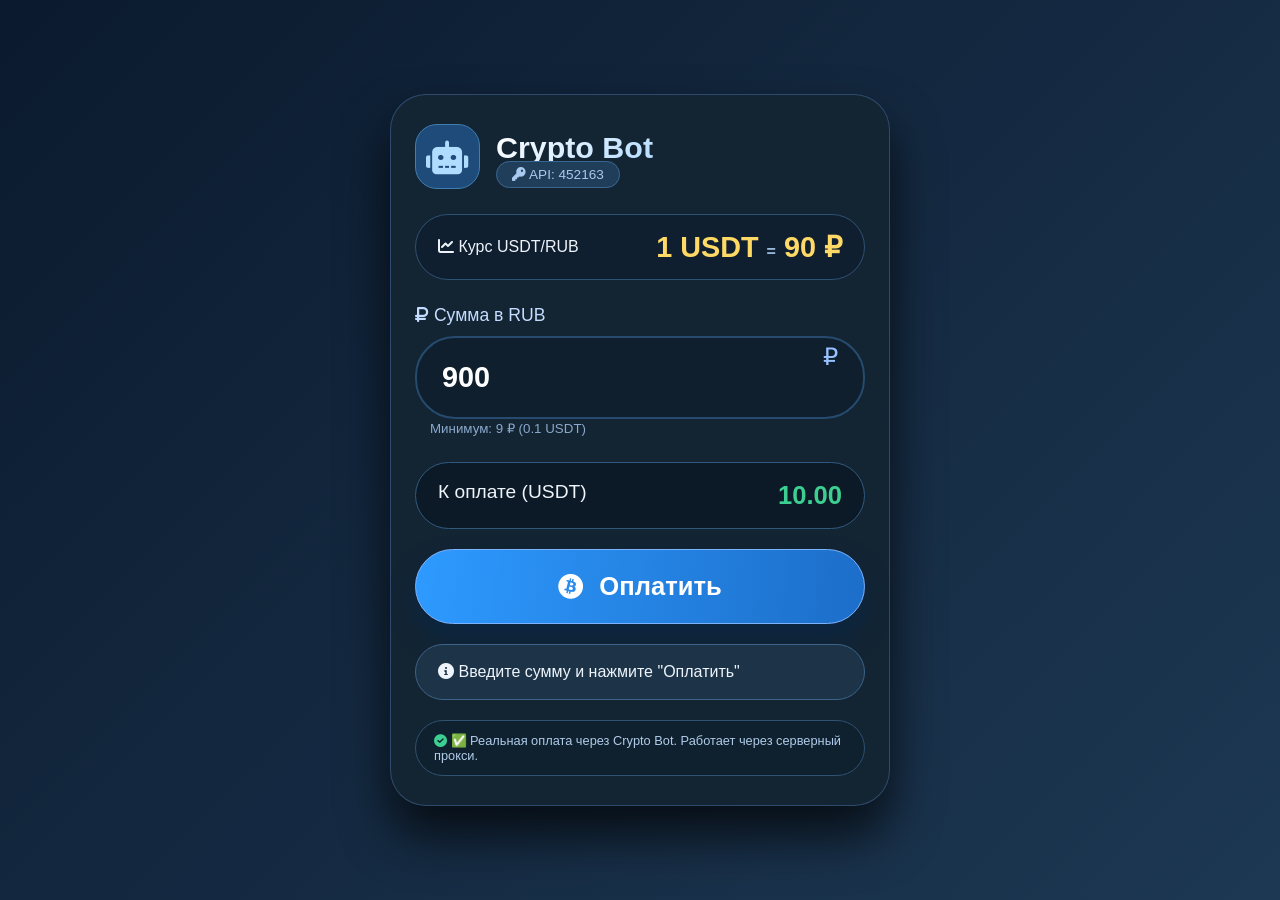
==== commit e0281fd1: "Create index.html" ====
--- a/index.html
+++ b/index.html
@@ -4,7 +4,6 @@
     <meta charset="UTF-8">
     <meta name="viewport" content="width=device-width, initial-scale=1.0">
     <title>Crypto Bot | Реальная оплата</title>
-    <!-- Font Awesome -->
     <link rel="stylesheet" href="https://cdnjs.cloudflare.com/ajax/libs/font-awesome/6.0.0-beta3/css/all.min.css">
     <style>
         * {
@@ -117,6 +116,10 @@
             outline: none;
         }
 
+        .amount-box input:focus {
+            border-color: #4f9eff;
+        }
+
         .amount-box span {
             font-size: 1.5rem;
             margin-right: 20px;
@@ -176,6 +179,17 @@
             padding: 18px 22px;
             border: 1px solid #3d6388;
             word-break: break-word;
+            transition: 0.2s;
+        }
+
+        .invoice-status.success {
+            border-color: #3ccf91;
+            background: #1a3a4a;
+        }
+
+        .invoice-status.error {
+            border-color: #ff6b6b;
+            background: #3a2a2a;
         }
 
         .warning-note {
@@ -188,8 +202,15 @@
             border: 1px solid #2f5172;
         }
 
-        a { color: #ffd966; text-decoration: none; font-weight: 600; }
-        a:hover { text-decoration: underline; }
+        a { 
+            color: #ffd966; 
+            text-decoration: none; 
+            font-weight: 600; 
+        }
+        
+        a:hover { 
+            text-decoration: underline; 
+        }
 
         .loader {
             display: inline-block;
@@ -200,7 +221,20 @@
             border-top-color: white;
             animation: spin 1s ease infinite;
         }
-        @keyframes spin { to { transform: rotate(360deg); } }
+
+        @keyframes spin { 
+            to { transform: rotate(360deg); } 
+        }
+
+        .pay-url {
+            display: inline-block;
+            background: #2d4b6e;
+            padding: 8px 15px;
+            border-radius: 30px;
+            margin-top: 10px;
+            font-size: 0.9rem;
+            border: 1px solid #4f8bc9;
+        }
     </style>
 </head>
 <body>
@@ -221,9 +255,10 @@
         <div class="input-group">
             <div class="input-label"><i class="fas fa-ruble-sign"></i> Сумма в RUB</div>
             <div class="amount-box">
-                <input type="number" id="rubAmount" value="900" min="1" step="1" placeholder="0">
+                <input type="number" id="rubAmount" value="900" min="9" step="1" placeholder="Введите сумму">
                 <span>₽</span>
             </div>
+            <small style="color: #8aa9cc; margin-left: 15px;">Минимум: 9 ₽ (0.1 USDT)</small>
         </div>
 
         <div class="total-row">
@@ -237,99 +272,92 @@
 
         <div class="invoice-status" id="invoiceBox">
             <i class="fas fa-info-circle"></i>
-            <span id="invoiceMessage">Готов к приёму платежей</span>
+            <span id="invoiceMessage">Введите сумму и нажмите "Оплатить"</span>
         </div>
 
         <div class="warning-note">
-            <i class="fas fa-exclamation-triangle" style="color: #ffb342;"></i>
-            ⚡ Реальная интеграция с Crypto Bot API. После оплаты товар/услуга будут предоставлены автоматически.
+            <i class="fas fa-check-circle" style="color: #3ccf91;"></i>
+            ✅ Реальная оплата через Crypto Bot. Работает через серверный прокси.
         </div>
     </div>
 
     <script>
         (function() {
-            const API_TOKEN = '452163:AAGTBJKe7YvufexfRN78tFhnTdGywQyUMSX';
-            const USDT_RATE = 90;
-
             const rubInput = document.getElementById('rubAmount');
             const totalSpan = document.getElementById('totalUSDT');
             const payButton = document.getElementById('payButton');
             const invoiceMessage = document.getElementById('invoiceMessage');
             const invoiceBox = document.getElementById('invoiceBox');
+            const USDT_RATE = 90;
 
             function updateTotal() {
                 let rub = parseFloat(rubInput.value) || 0;
                 if (rub < 0) rub = 0;
                 totalSpan.textContent = (rub / USDT_RATE).toFixed(2);
             }
+            
             rubInput.addEventListener('input', updateTotal);
             updateTotal();
 
             payButton.addEventListener('click', async function() {
                 const rub = parseFloat(rubInput.value);
-                if (!rub || rub < 9) { // минимум 0.1 USDT = 9 руб
-                    invoiceMessage.innerHTML = '❌ Минимальная сумма: 9 RUB (0.1 USDT)';
-                    invoiceBox.style.borderColor = '#ff6b6b';
+                
+                if (!rub || rub < 9) {
+                    showMessage('❌ Минимальная сумма: 9 RUB (0.1 USDT)', 'error');
                     return;
                 }
-
-                const usdtAmount = (rub / USDT_RATE).toFixed(2);
 
                 // Блокируем кнопку
                 payButton.disabled = true;
                 const originalText = payButton.innerHTML;
                 payButton.innerHTML = '<span class="loader"></span> Создание счёта...';
 
-                invoiceMessage.innerHTML = '⏳ Отправка запроса в Crypto Bot...';
-                invoiceBox.style.borderColor = '#3f8eff';
+                showMessage('⏳ Отправка запроса...', 'info');
 
                 try {
-                    // РЕАЛЬНЫЙ ЗАПРОС К CRYPTO BOT API
-                    const response = await fetch('https://pay.crypt.bot/api/createInvoice', {
+                    // Отправляем запрос на наш PHP-прокси
+                    const response = await fetch('create-invoice.php', {
                         method: 'POST',
                         headers: {
                             'Content-Type': 'application/json',
-                            'Crypto-Pay-API-Token': API_TOKEN
                         },
                         body: JSON.stringify({
-                            asset: 'USDT',
-                            amount: usdtAmount,
-                            description: `Оплата на сумму ${rub} RUB`,
-                            paid_btn_name: 'openBot',
-                            paid_btn_url: 'https://t.me/CryptoTestBot',
-                            currency_type: 'crypto'
+                            amount: rub
                         })
                     });
 
                     const data = await response.json();
 
-                    if (!response.ok) {
-                        throw new Error(data.error?.message || `Ошибка ${response.status}`);
+                    if (!response.ok || !data.success) {
+                        throw new Error(data.error || `Ошибка ${response.status}`);
                     }
 
-                    if (data.ok && data.result?.pay_url) {
-                        // УСПЕХ - показываем ссылку на реальный счёт
-                        invoiceMessage.innerHTML = `✅ Счёт создан! <a href="${data.result.pay_url}" target="_blank">🔗 Перейти к оплате</a><br><small>ID: ${data.result.invoice_id}</small>`;
-                        invoiceBox.style.borderColor = '#3ccf91';
-
-                        // Дополнительно открываем ссылку в новой вкладке (опционально)
-                        window.open(data.result.pay_url, '_blank');
-                    } else {
-                        throw new Error('Неверный ответ от API');
-                    }
+                    // Успех - показываем ссылку на оплату
+                    showMessage(
+                        `✅ Счёт создан!<br>
+                        <div class="pay-url">
+                            <a href="${data.pay_url}" target="_blank">🔗 Перейти к оплате</a>
+                        </div>
+                        <small>ID: ${data.invoice_id} | Сумма: ${data.amount_usdt} USDT</small>`,
+                        'success'
+                    );
+                    
+                    // Открываем ссылку в новой вкладке
+                    window.open(data.pay_url, '_blank');
 
                 } catch (error) {
                     console.error('Ошибка:', error);
-                    invoiceMessage.innerHTML = `❌ Ошибка: ${error.message}<br><small>Проверьте консоль (F12)</small>`;
-                    invoiceBox.style.borderColor = '#ff6b6b';
+                    showMessage(`❌ Ошибка: ${error.message}`, 'error');
                 } finally {
                     payButton.disabled = false;
                     payButton.innerHTML = originalText;
                 }
             });
 
-            // Предупреждение о CORS (но для GET можно использовать, для POST с токеном - работает с их API)
-            console.log('Реальная интеграция Crypto Bot API активна');
+            function showMessage(text, type = 'info') {
+                invoiceMessage.innerHTML = text;
+                invoiceBox.className = 'invoice-status ' + (type === 'error' ? 'error' : (type === 'success' ? 'success' : ''));
+            }
         })();
     </script>
 </body>
